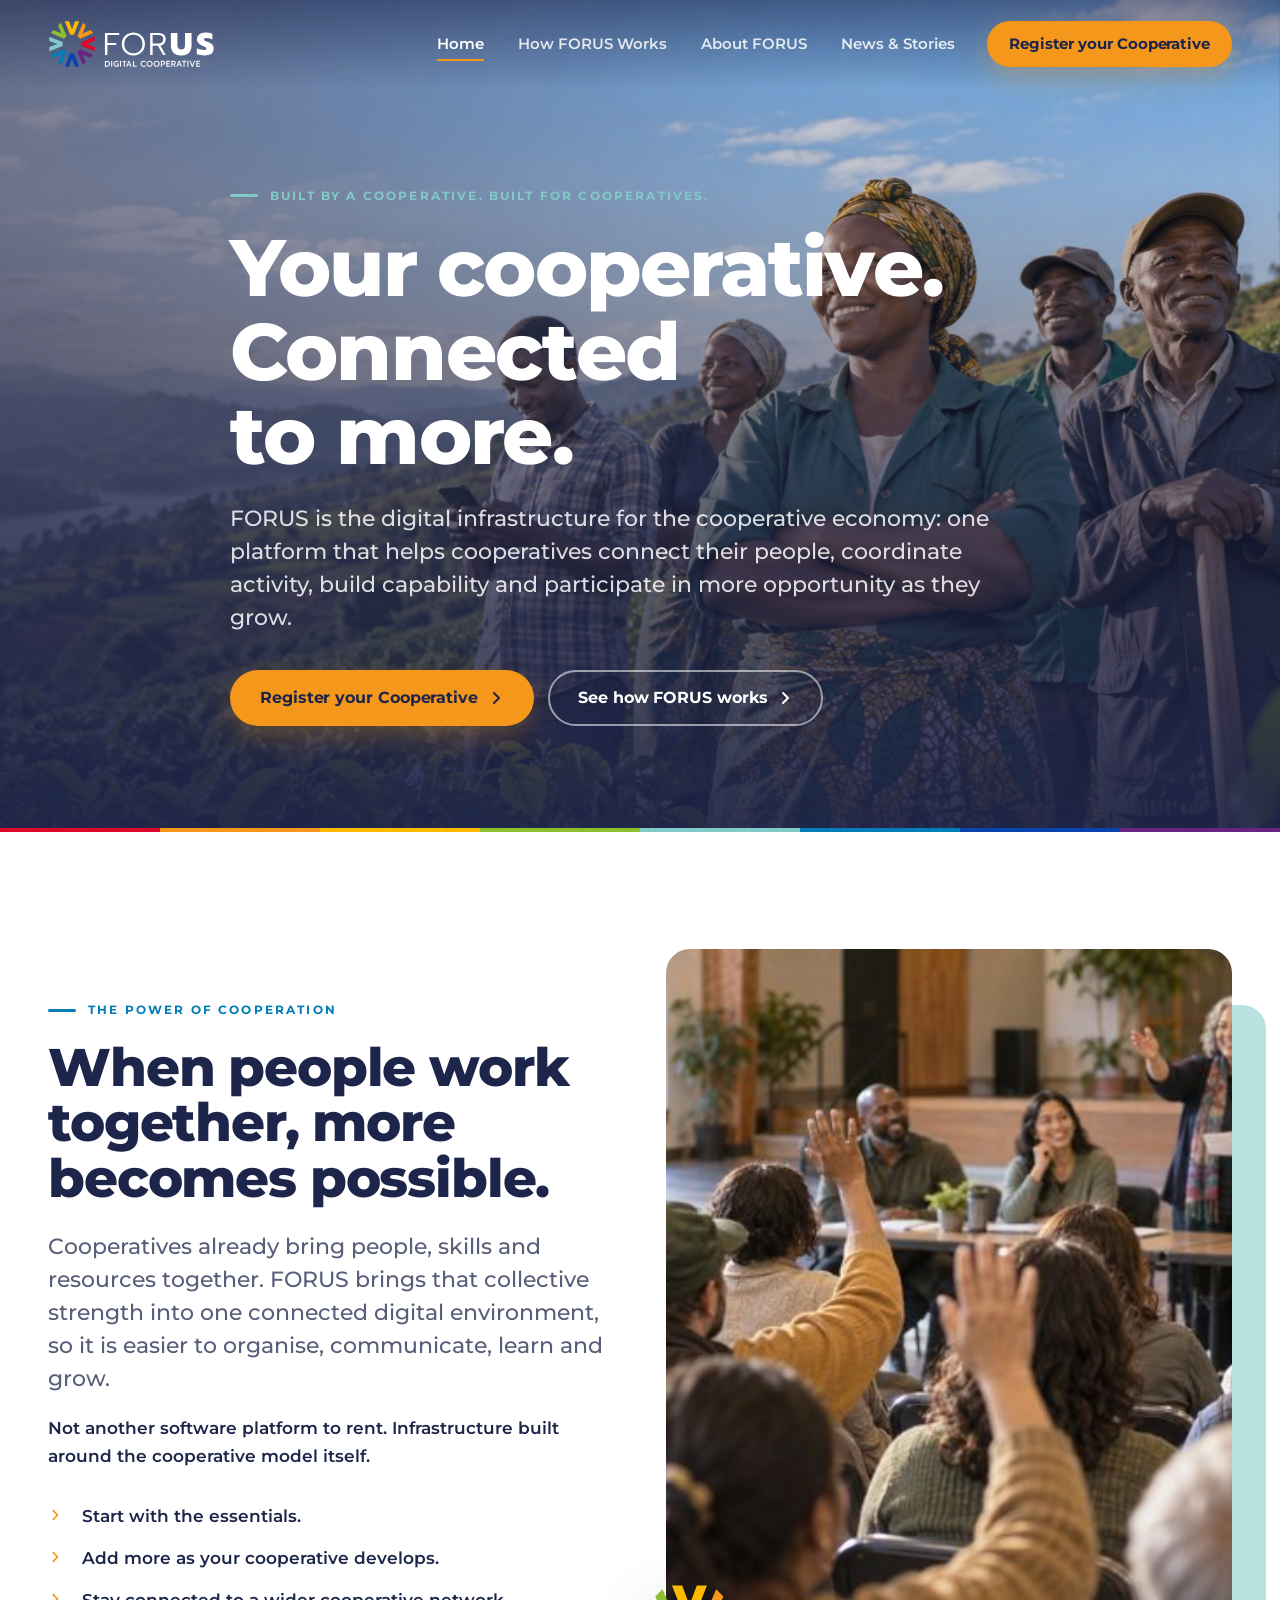
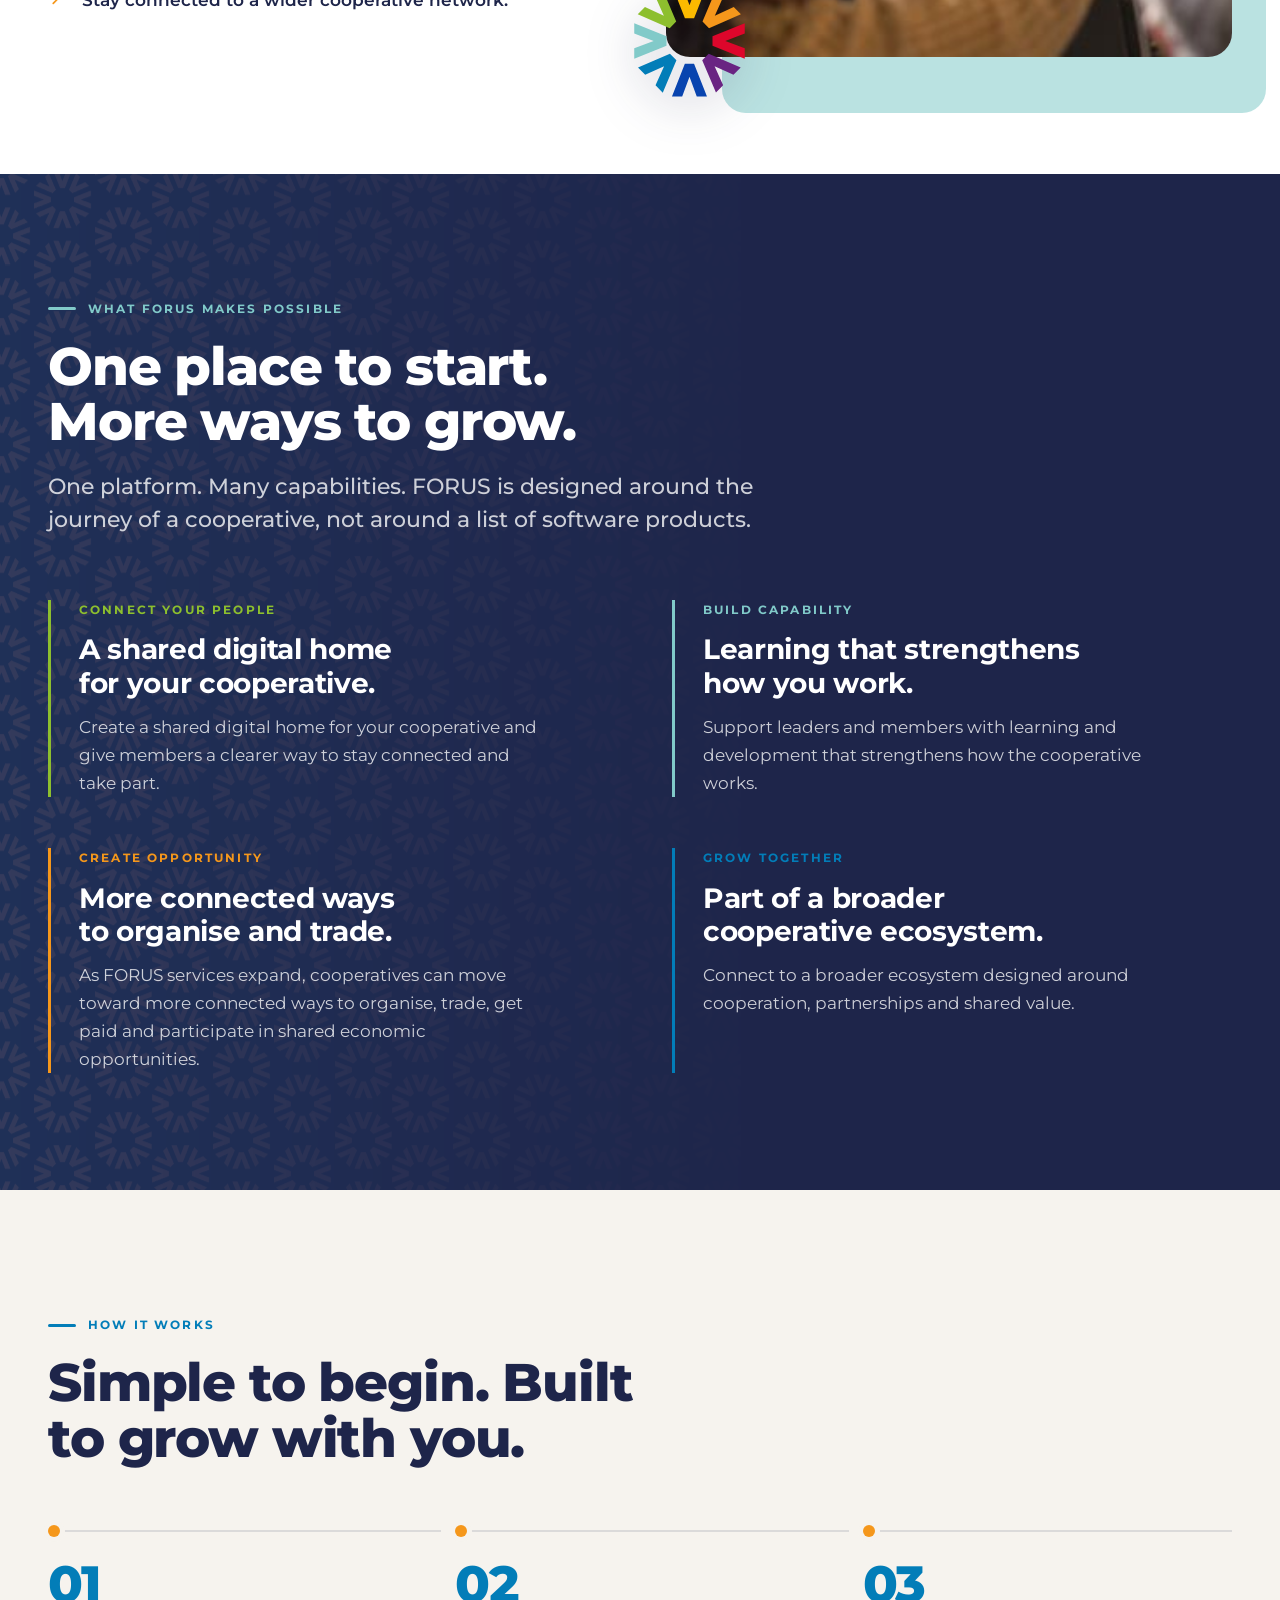
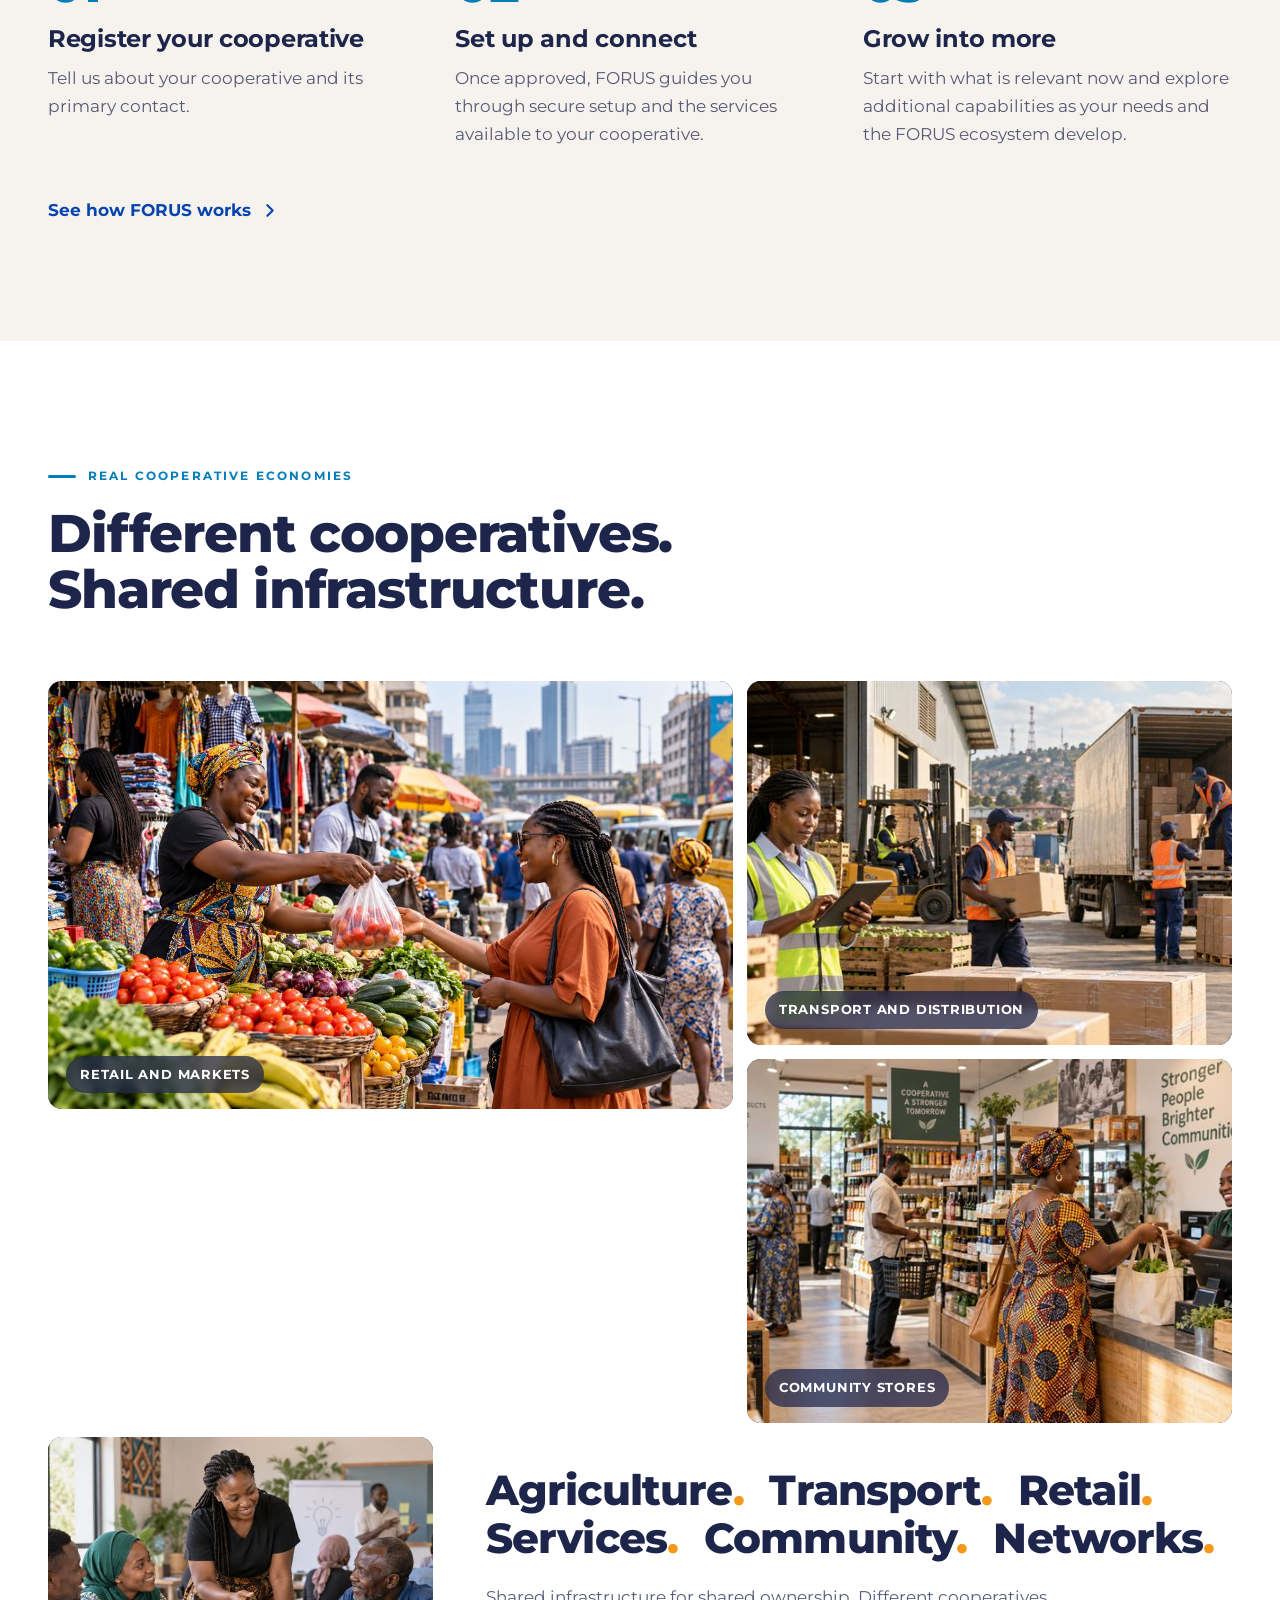
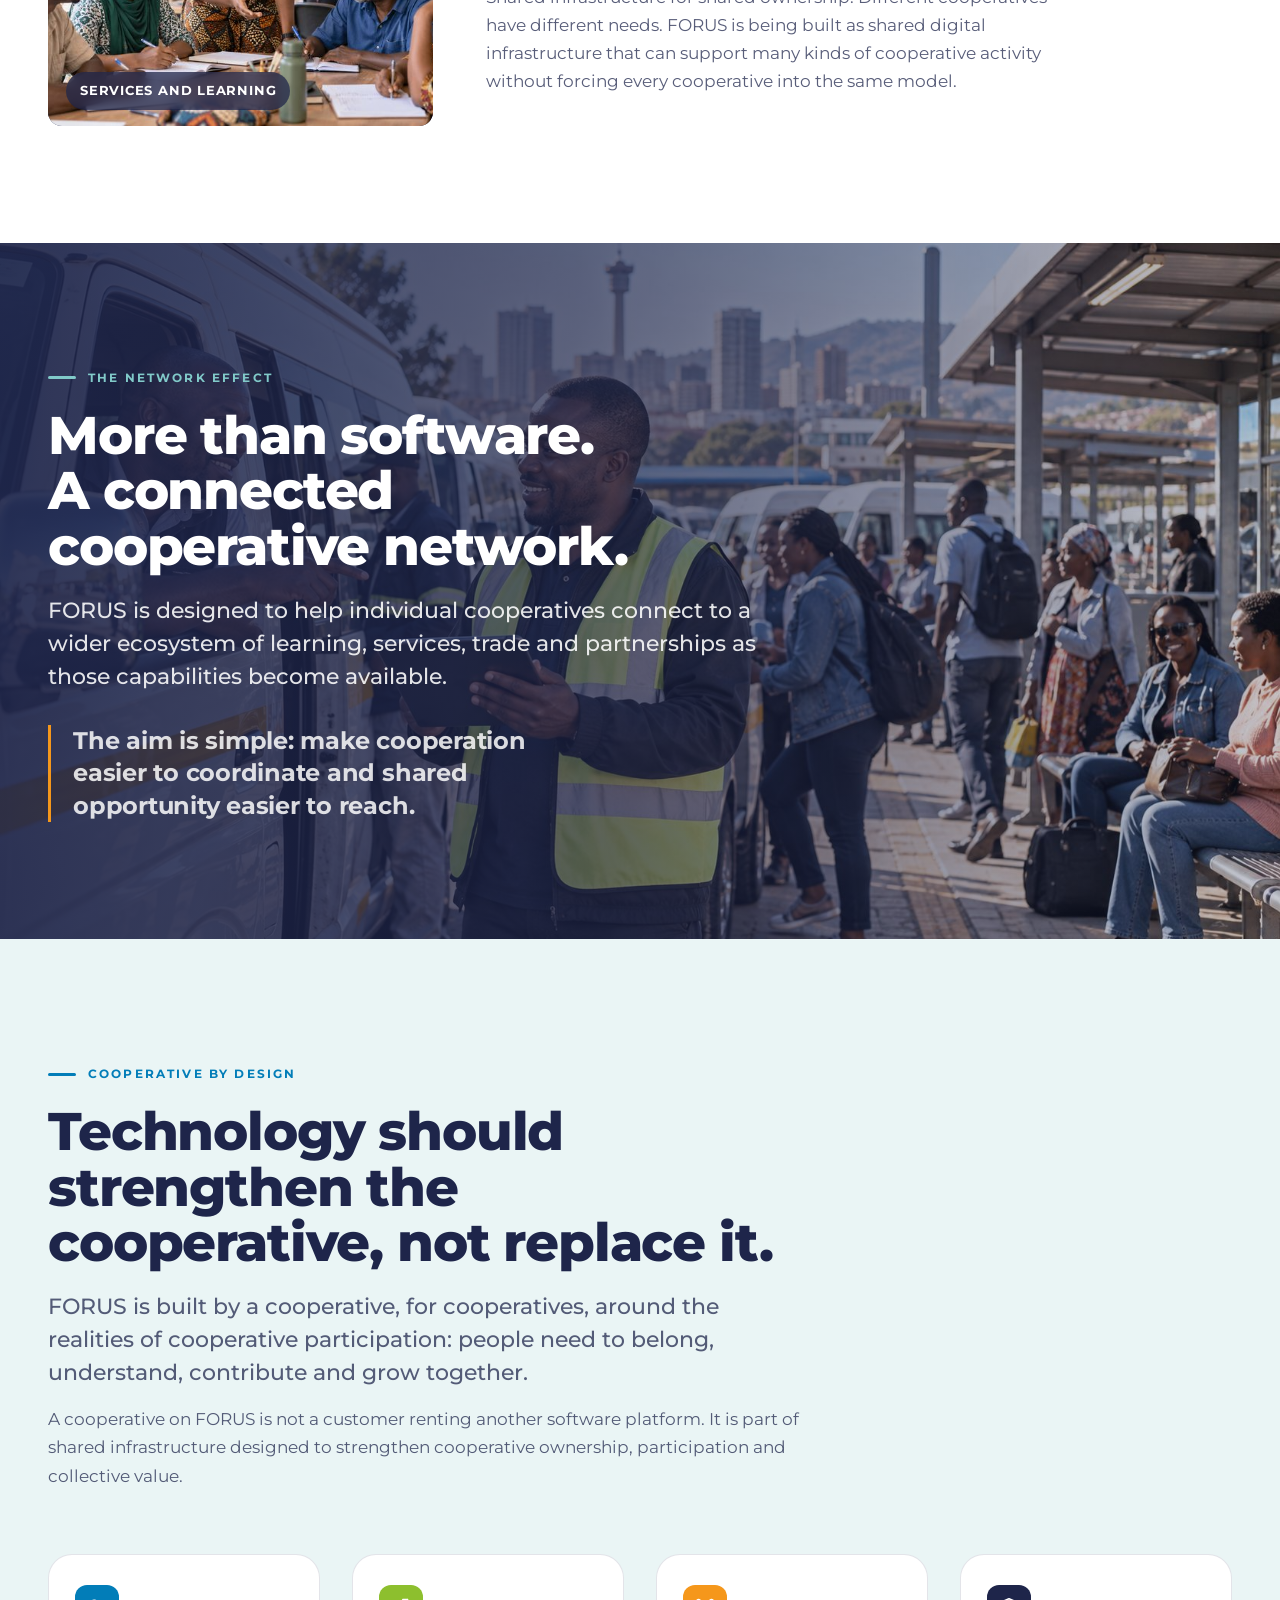
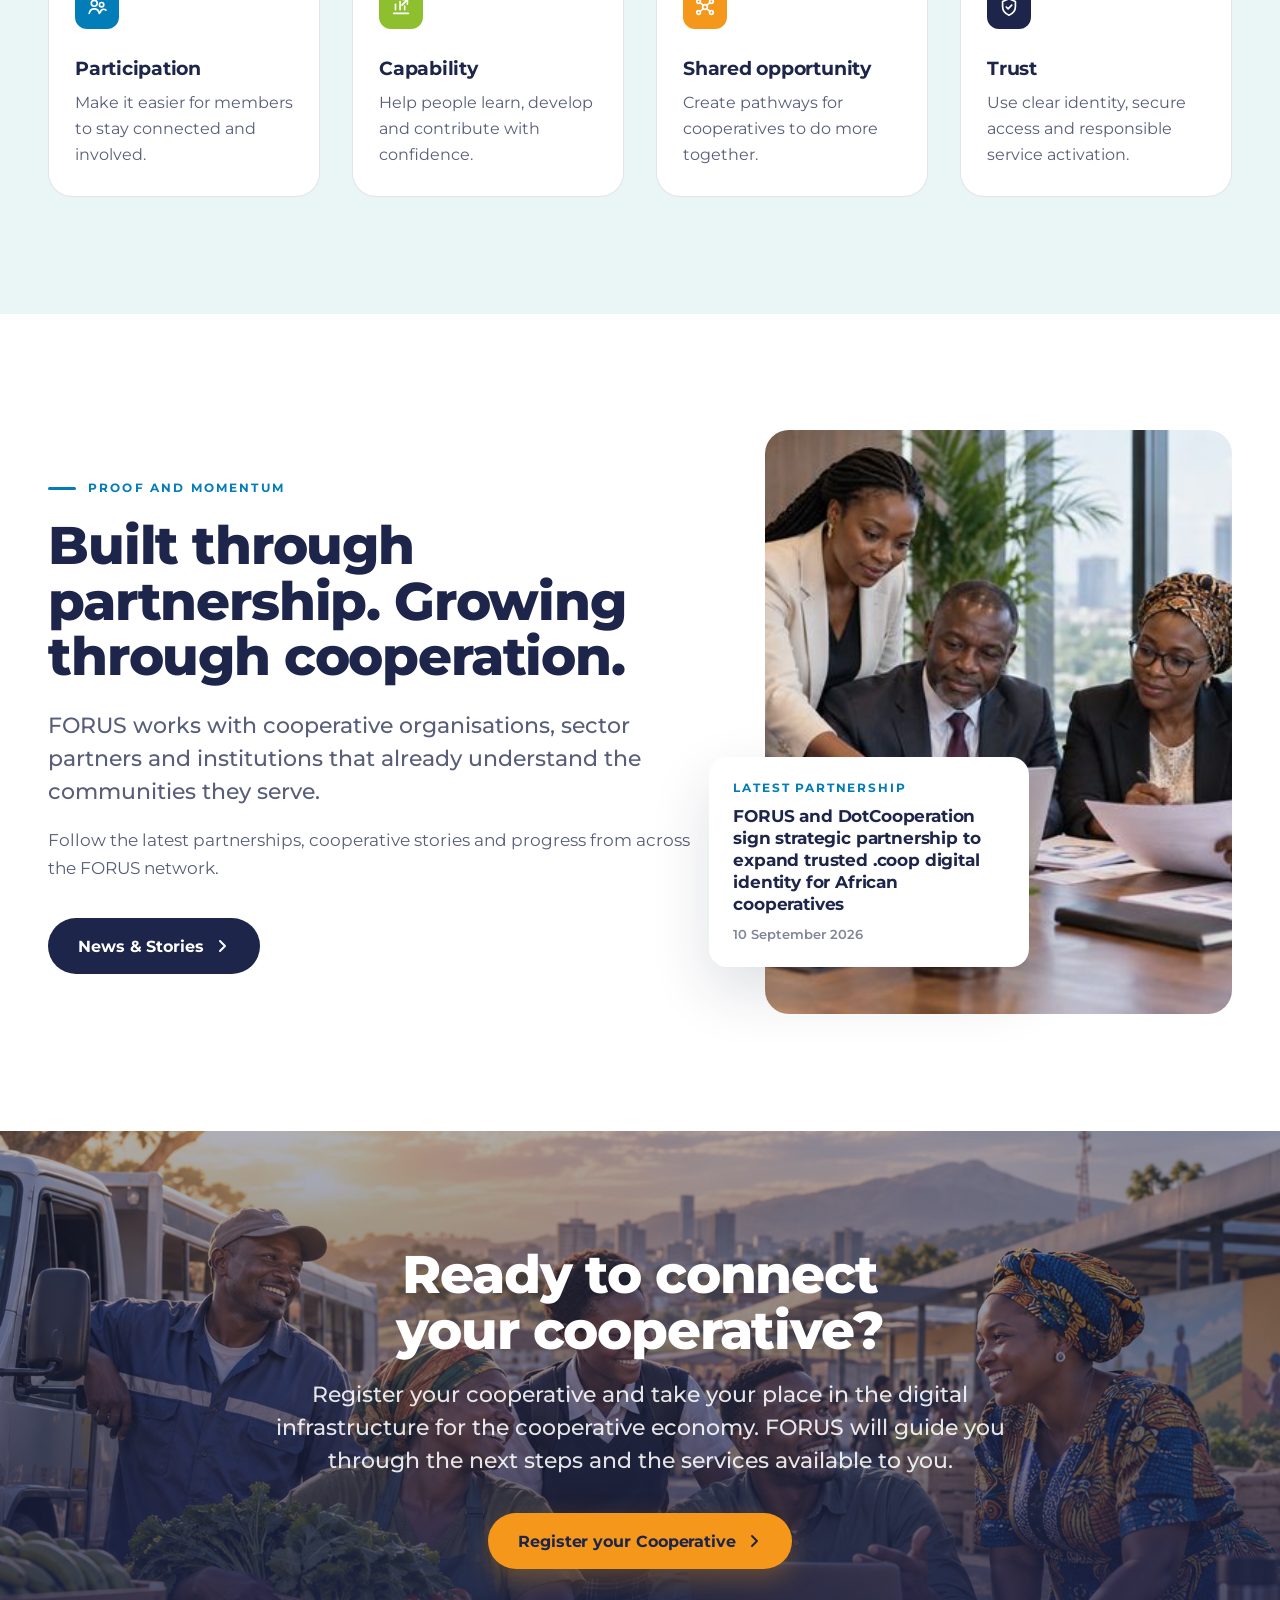
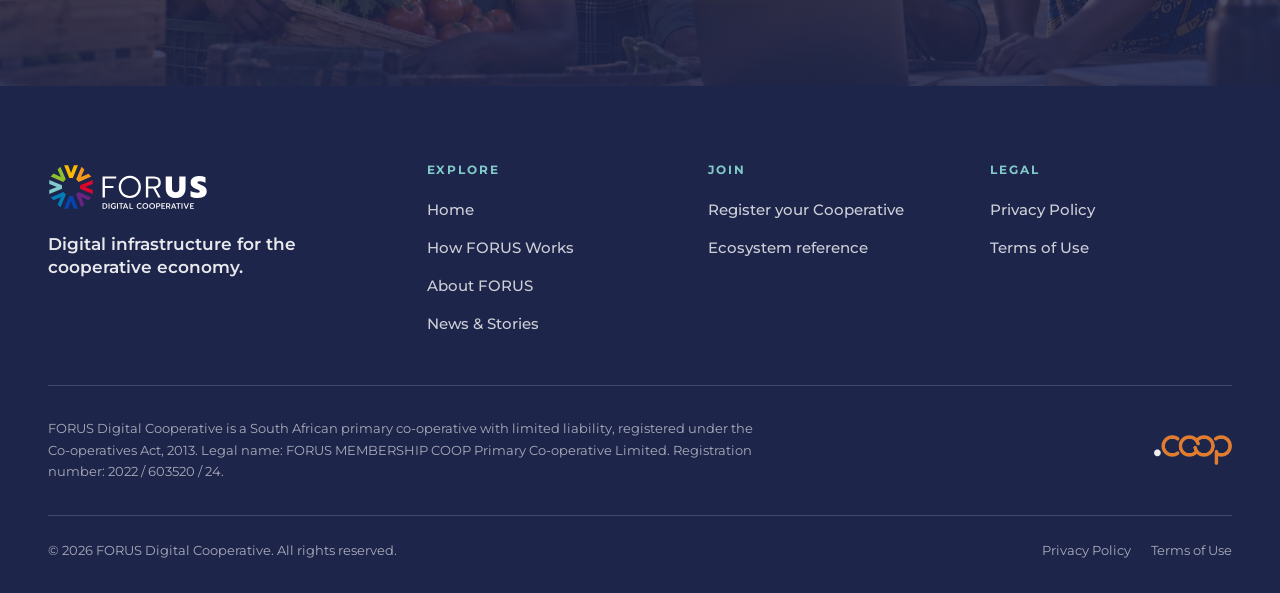
==== index.html @ 2038df40 "FORUS public website, review build 12 September 2026 Co-Authored-By: Claude Fable 5.1 <noreply@anthr" ====
<!DOCTYPE html>
<html lang="en">
<head>
<meta charset="utf-8">
<meta name="viewport" content="width=device-width, initial-scale=1">
<title>FORUS | A Connected Digital Home for Cooperatives</title>
<meta name="description" content="FORUS is the digital infrastructure for the cooperative economy: one platform that helps cooperatives connect their people, coordinate activity, build capability and participate in more opportunity.">
<meta property="og:title" content="FORUS | A Connected Digital Home for Cooperatives">
<meta property="og:description" content="FORUS is the digital infrastructure for the cooperative economy: one platform that helps cooperatives connect their people, coordinate activity, build capability and participate in more opportunity.">
<meta property="og:type" content="website">
<meta property="og:image" content="assets/img/agriculture-1200.jpg">
<meta name="theme-color" content="#1E254A">
<link rel="icon" href="favicon.svg" type="image/svg+xml">
<link rel="preconnect" href="https://fonts.googleapis.com">
<link rel="preconnect" href="https://fonts.gstatic.com" crossorigin>
<link rel="stylesheet" href="https://fonts.googleapis.com/css2?family=Montserrat:wght@400;500;600;700;800&display=swap">
<link rel="stylesheet" href="assets/css/site.css">
<script src="assets/js/site.js" defer></script>
</head>
<body>
<a class="skip-link" href="#main">Skip to content</a>
<header class="site-header" data-header>
  <div class="container header-inner">
    <a class="logo" href="index.html" aria-label="FORUS Digital Cooperative home"><img src="assets/brand/forus-digital-cooperative-horizontal-reversed.svg" alt="FORUS Digital Cooperative" width="173" height="52"></a>
    <nav class="nav" id="nav" aria-label="Primary">
      <a href="index.html" aria-current="page">Home</a><a href="how-forus-works.html">How FORUS Works</a><a href="about.html">About FORUS</a><a href="stories.html">News &amp; Stories</a>
      <a class="btn btn-primary btn-sm" href="register.html">Register your Cooperative</a>
    </nav>
    <button class="nav-toggle" type="button" aria-expanded="false" aria-controls="nav" aria-label="Open menu"><span></span></button>
  </div>
</header>
<main id="main">

<section class="hero" aria-labelledby="home-h1">
  <div class="hero-media"><img src="assets/img/agriculture-1200.jpg" srcset="assets/img/agriculture-720.jpg 720w, assets/img/agriculture-1200.jpg 1200w, assets/img/agriculture-1672.jpg 1672w" sizes="100vw" width="1672" height="941" alt="Members of an agricultural cooperative standing among crops on a hillside, one checking a phone" style="--focus:64% 42%" fetchpriority="high" decoding="async"></div>
  <div class="hero-scrim" aria-hidden="true"></div>
  <div class="container hero-content">
    <p class="eyebrow">Built by a cooperative. Built for cooperatives.</p>
    <h1 id="home-h1">Your cooperative. Connected to more.</h1>
    <p class="lead">FORUS is the digital infrastructure for the cooperative economy: one platform that helps cooperatives connect their people, coordinate activity, build capability and participate in more opportunity as they grow.</p>
    <div class="cta-row"><a class="btn btn-primary" href="register.html">Register your Cooperative<svg class="chev" viewBox="0 0 16 16" aria-hidden="true"><path d="M6 3l5 5-5 5" fill="none" stroke="currentColor" stroke-width="2" stroke-linecap="round" stroke-linejoin="round"/></svg></a><a class="btn btn-ghost" href="how-forus-works.html">See how FORUS works<svg class="chev" viewBox="0 0 16 16" aria-hidden="true"><path d="M6 3l5 5-5 5" fill="none" stroke="currentColor" stroke-width="2" stroke-linecap="round" stroke-linejoin="round"/></svg></a></div>
  </div>
</section>
<div class="spectrum" aria-hidden="true"></div>

<section class="section" aria-labelledby="idea-h2">
  <div class="container split">
    <div class="col-6 reveal">
      <p class="eyebrow">The power of cooperation</p>
      <h2 id="idea-h2">When people work together, more becomes possible.</h2>
      <div class="body-copy" style="margin-top:24px">
        <p class="lead">Cooperatives already bring people, skills and resources together. FORUS brings that collective strength into one connected digital environment, so it is easier to organise, communicate, learn and grow.</p>
        <p style="font-weight:600;color:var(--night-blue)">Not another software platform to rent. Infrastructure built around the cooperative model itself.</p>
      </div>
      <ul class="stack-list">
        <li><svg class="chev" viewBox="0 0 16 16" aria-hidden="true"><path d="M6 3l5 5-5 5" fill="none" stroke="currentColor" stroke-width="2" stroke-linecap="round" stroke-linejoin="round"/></svg><span>Start with the essentials.</span></li>
        <li><svg class="chev" viewBox="0 0 16 16" aria-hidden="true"><path d="M6 3l5 5-5 5" fill="none" stroke="currentColor" stroke-width="2" stroke-linecap="round" stroke-linejoin="round"/></svg><span>Add more as your cooperative develops.</span></li>
        <li><svg class="chev" viewBox="0 0 16 16" aria-hidden="true"><path d="M6 3l5 5-5 5" fill="none" stroke="currentColor" stroke-width="2" stroke-linecap="round" stroke-linejoin="round"/></svg><span>Stay connected to a wider cooperative network.</span></li>
      </ul>
    </div>
    <div class="col-6 reveal" data-delay="1">
      <div class="figure figure-tall figure-offset"><img src="assets/img/participation-1200.jpg" srcset="assets/img/participation-720.jpg 720w, assets/img/participation-1200.jpg 1200w, assets/img/participation-1672.jpg 1672w" sizes="(max-width: 900px) 100vw, 50vw" width="1672" height="941" alt="Cooperative members raising their hands during a meeting in a community hall" style="--focus:52% 42%" loading="lazy" decoding="async"><img class="figure-mark" src="assets/brand/forus-mark.svg" alt="" width="120" height="120" aria-hidden="true"></div>
    </div>
  </div>
</section>

<section class="section bg-night pattern" aria-labelledby="possible-h2">
  <div class="container">
    <div class="section-head reveal">
      <p class="eyebrow on-dark">What FORUS makes possible</p>
      <h2 id="possible-h2">One place to start. More ways to grow.</h2>
      <p class="lead">One platform. Many capabilities. FORUS is designed around the journey of a cooperative, not around a list of software products.</p>
    </div>
    <ul class="outcomes">
      <li class="outcome reveal" style="--accent:var(--green)"><small>Connect your people</small><h3>A shared digital home for your cooperative.</h3><p>Create a shared digital home for your cooperative and give members a clearer way to stay connected and take part.</p></li>
      <li class="outcome reveal" data-delay="1" style="--accent:var(--light-blue)"><small>Build capability</small><h3>Learning that strengthens how you work.</h3><p>Support leaders and members with learning and development that strengthens how the cooperative works.</p></li>
      <li class="outcome reveal" data-delay="2" style="--accent:var(--orange)"><small>Create opportunity</small><h3>More connected ways to organise and trade.</h3><p>As FORUS services expand, cooperatives can move toward more connected ways to organise, trade, get paid and participate in shared economic opportunities.</p></li>
      <li class="outcome reveal" data-delay="3" style="--accent:var(--medium-blue)"><small>Grow together</small><h3>Part of a broader cooperative ecosystem.</h3><p>Connect to a broader ecosystem designed around cooperation, partnerships and shared value.</p></li>
    </ul>
  </div>
</section>

<section class="section bg-sand" aria-labelledby="how-h2">
  <div class="container">
    <div class="section-head reveal">
      <p class="eyebrow">How it works</p>
      <h2 id="how-h2">Simple to begin. Built to grow with you.</h2>
    </div>
    <ol class="steps">
      <li class="step reveal"><span class="num">01</span><h3>Register your cooperative</h3><p>Tell us about your cooperative and its primary contact.</p></li>
      <li class="step reveal" data-delay="1"><span class="num">02</span><h3>Set up and connect</h3><p>Once approved, FORUS guides you through secure setup and the services available to your cooperative.</p></li>
      <li class="step reveal" data-delay="2"><span class="num">03</span><h3>Grow into more</h3><p>Start with what is relevant now and explore additional capabilities as your needs and the FORUS ecosystem develop.</p></li>
    </ol>
    <div class="cta-row reveal" style="margin-top:48px"><a class="link-more" href="how-forus-works.html">See how FORUS works<svg class="chev" viewBox="0 0 16 16" aria-hidden="true"><path d="M6 3l5 5-5 5" fill="none" stroke="currentColor" stroke-width="2" stroke-linecap="round" stroke-linejoin="round"/></svg></a></div>
  </div>
</section>

<section class="section" aria-labelledby="sectors-h2">
  <div class="container">
    <div class="section-head reveal">
      <p class="eyebrow">Real cooperative economies</p>
      <h2 id="sectors-h2">Different cooperatives. Shared infrastructure.</h2>
    </div>
    <div class="mosaic">
      <figure class="m1 reveal"><img src="assets/img/market-1200.jpg" srcset="assets/img/market-720.jpg 720w, assets/img/market-1200.jpg 1200w, assets/img/market-1672.jpg 1672w" sizes="(max-width: 900px) 100vw, 58vw" width="1672" height="941" alt="A market vendor handing fresh produce to a customer on a busy city street" style="--focus:45% 50%" loading="lazy" decoding="async"><figcaption>Retail and markets</figcaption></figure>
      <figure class="m2 reveal" data-delay="1"><img src="assets/img/logistics-1200.jpg" srcset="assets/img/logistics-720.jpg 720w, assets/img/logistics-1200.jpg 1200w, assets/img/logistics-1672.jpg 1672w" sizes="(max-width: 900px) 50vw, 42vw" width="1672" height="941" alt="Warehouse workers loading boxes onto a truck while a colleague checks a tablet" style="--focus:35% 50%" loading="lazy" decoding="async"><figcaption>Transport and distribution</figcaption></figure>
      <figure class="m3 reveal" data-delay="2"><img src="assets/img/retail-1200.jpg" srcset="assets/img/retail-720.jpg 720w, assets/img/retail-1200.jpg 1200w, assets/img/retail-1672.jpg 1672w" sizes="(max-width: 900px) 50vw, 42vw" width="1672" height="941" alt="A customer being served at the counter of a cooperative retail store" style="--focus:55% 50%" loading="lazy" decoding="async"><figcaption>Community stores</figcaption></figure>
      <figure class="m4 reveal" data-delay="1"><img src="assets/img/academy-1200.jpg" srcset="assets/img/academy-720.jpg 720w, assets/img/academy-1200.jpg 1200w, assets/img/academy-1672.jpg 1672w" sizes="(max-width: 900px) 100vw, 33vw" width="1672" height="941" alt="A facilitator leading a small training session around a table" style="--focus:40% 45%" loading="lazy" decoding="async"><figcaption>Services and learning</figcaption></figure>
      <div class="m-text reveal" data-delay="2">
        <div>
          <p class="word-list"><span>Agriculture</span> <span>Transport</span> <span>Retail</span> <span>Services</span> <span>Community</span> <span>Networks</span></p>
          <p class="body-copy" style="margin-top:20px;max-width:52ch">Shared infrastructure for shared ownership. Different cooperatives have different needs. FORUS is being built as shared digital infrastructure that can support many kinds of cooperative activity without forcing every cooperative into the same model.</p>
        </div>
      </div>
    </div>
  </div>
</section>

<section class="bleed section" aria-labelledby="network-h2">
  <div class="bleed-media"><img src="assets/img/transport-1200.jpg" srcset="assets/img/transport-720.jpg 720w, assets/img/transport-1200.jpg 1200w, assets/img/transport-1672.jpg 1672w" sizes="100vw" width="1672" height="941" alt="A minibus taxi operator and colleague reviewing a tablet at a busy taxi rank" style="--focus:38% 50%" loading="lazy" decoding="async"></div>
  <div class="bleed-scrim" aria-hidden="true"></div>
  <div class="container">
    <div class="section-head reveal">
      <p class="eyebrow on-dark">The network effect</p>
      <h2 id="network-h2">More than software. A connected cooperative network.</h2>
      <p class="lead">FORUS is designed to help individual cooperatives connect to a wider ecosystem of learning, services, trade and partnerships as those capabilities become available.</p>
      <p class="pull">The aim is simple: make cooperation easier to coordinate and shared opportunity easier to reach.</p>
    </div>
  </div>
</section>

<section class="section bg-mist" aria-labelledby="design-h2">
  <div class="container">
    <div class="section-head reveal">
      <p class="eyebrow">Cooperative by design</p>
      <h2 id="design-h2">Technology should strengthen the cooperative, not replace it.</h2>
      <p class="lead">FORUS is built by a cooperative, for cooperatives, around the realities of cooperative participation: people need to belong, understand, contribute and grow together.</p>
      <p class="body-copy" style="margin-top:16px">A cooperative on FORUS is not a customer renting another software platform. It is part of shared infrastructure designed to strengthen cooperative ownership, participation and collective value.</p>
    </div>
    <ul class="principles">
      <li class="principle reveal"><div class="principle-glyph" style="--accent:var(--medium-blue)"><svg viewBox="0 0 24 24" fill="none" stroke="currentColor" stroke-width="1.8" stroke-linecap="round" stroke-linejoin="round" aria-hidden="true"><circle cx="9" cy="8" r="3.2"/><circle cx="17" cy="9.5" r="2.4"/><path d="M3.5 19c.6-3.3 2.8-5 5.5-5s4.9 1.7 5.5 5"/><path d="M15.5 18c.4-2.2 1.9-3.5 3.8-3.5 1 0 1.8.3 2.4.9"/></svg></div><h3>Participation</h3><p>Make it easier for members to stay connected and involved.</p></li>
      <li class="principle reveal"><div class="principle-glyph" style="--accent:var(--green)"><svg viewBox="0 0 24 24" fill="none" stroke="currentColor" stroke-width="1.8" stroke-linecap="round" stroke-linejoin="round" aria-hidden="true"><path d="M4 19h16"/><path d="M6 15V9"/><path d="M11 15V6"/><path d="M16 15v-4"/><path d="M14 4h5v5"/><path d="M19 4l-6 6"/></svg></div><h3>Capability</h3><p>Help people learn, develop and contribute with confidence.</p></li>
      <li class="principle reveal"><div class="principle-glyph" style="--accent:var(--orange)"><svg viewBox="0 0 24 24" fill="none" stroke="currentColor" stroke-width="1.8" stroke-linecap="round" stroke-linejoin="round" aria-hidden="true"><circle cx="12" cy="12" r="2.6"/><circle cx="5" cy="6" r="2"/><circle cx="19" cy="6" r="2"/><circle cx="5" cy="18" r="2"/><circle cx="19" cy="18" r="2"/><path d="M6.6 7.3l3.6 3M17.4 7.3l-3.6 3M6.6 16.7l3.6-3M17.4 16.7l-3.6-3"/></svg></div><h3>Shared opportunity</h3><p>Create pathways for cooperatives to do more together.</p></li>
      <li class="principle reveal"><div class="principle-glyph" style="--accent:var(--night-blue)"><svg viewBox="0 0 24 24" fill="none" stroke="currentColor" stroke-width="1.8" stroke-linecap="round" stroke-linejoin="round" aria-hidden="true"><path d="M12 3l7 3v5.5c0 4.4-3 7.8-7 9.5-4-1.7-7-5.1-7-9.5V6z"/><path d="M9 12l2 2 4-4"/></svg></div><h3>Trust</h3><p>Use clear identity, secure access and responsible service activation.</p></li>
    </ul>
  </div>
</section>

<section class="section" aria-labelledby="proof-h2">
  <div class="container proof">
    <div class="reveal">
      <p class="eyebrow">Proof and momentum</p>
      <h2 id="proof-h2">Built through partnership. Growing through cooperation.</h2>
      <div class="body-copy" style="margin-top:24px">
        <p class="lead">FORUS works with cooperative organisations, sector partners and institutions that already understand the communities they serve.</p>
        <p>Follow the latest partnerships, cooperative stories and progress from across the FORUS network.</p>
      </div>
      <div class="cta-row"><a class="btn btn-dark" href="stories.html">News &amp; Stories<svg class="chev" viewBox="0 0 16 16" aria-hidden="true"><path d="M6 3l5 5-5 5" fill="none" stroke="currentColor" stroke-width="2" stroke-linecap="round" stroke-linejoin="round"/></svg></a></div>
    </div>
    <div class="proof-media reveal" data-delay="1">
      <img src="assets/img/leadership-1200.jpg" srcset="assets/img/leadership-720.jpg 720w, assets/img/leadership-1200.jpg 1200w, assets/img/leadership-1672.jpg 1672w" sizes="(max-width: 900px) 100vw, 40vw" width="1672" height="941" alt="Cooperative leaders reviewing documents together around a boardroom table" style="--focus:50% 45%" loading="lazy" decoding="async">
      <a class="proof-card" href="story-template.html" style="text-decoration:none">
        <small>Latest partnership</small>
        <b>FORUS and DotCooperation sign strategic partnership to expand trusted .coop digital identity for African cooperatives</b>
        <time datetime="2026-09-10">10 September 2026</time>
      </a>
    </div>
  </div>
</section>

<section class="bleed bleed-center section" aria-labelledby="cta-h2">
  <div class="bleed-media"><img src="assets/img/community-1200.jpg" srcset="assets/img/community-720.jpg 720w, assets/img/community-1200.jpg 1200w, assets/img/community-1672.jpg 1672w" sizes="100vw" width="1672" height="941" alt="A cooperative team gathered around a laptop and crates of produce in late afternoon light" style="--focus:55% 45%" loading="lazy" decoding="async"></div>
  <div class="bleed-scrim center" aria-hidden="true"></div>
  <div class="container">
    <div class="section-head reveal">
      <h2 id="cta-h2">Ready to connect your cooperative?</h2>
      <p class="lead">Register your cooperative and take your place in the digital infrastructure for the cooperative economy. FORUS will guide you through the next steps and the services available to you.</p>
      <div class="cta-row"><a class="btn btn-primary" href="register.html">Register your Cooperative<svg class="chev" viewBox="0 0 16 16" aria-hidden="true"><path d="M6 3l5 5-5 5" fill="none" stroke="currentColor" stroke-width="2" stroke-linecap="round" stroke-linejoin="round"/></svg></a></div>
    </div>
  </div>
</section>
</main>
<footer class="site-footer">
  <div class="container">
    <div class="footer-top">
      <div class="footer-brand">
        <img src="assets/brand/forus-digital-cooperative-horizontal-reversed.svg" alt="FORUS Digital Cooperative" width="160" height="48">
        <p>Digital infrastructure for the cooperative economy.</p>
      </div>
      <div class="footer-col">
        <h3>Explore</h3>
        <ul>
          <li><a href="index.html">Home</a></li>
          <li><a href="how-forus-works.html">How FORUS Works</a></li>
          <li><a href="about.html">About FORUS</a></li>
          <li><a href="stories.html">News &amp; Stories</a></li>
        </ul>
      </div>
      <div class="footer-col">
        <h3>Join</h3>
        <ul>
          <li><a href="register.html">Register your Cooperative</a></li>
          <li><a href="ecosystem.html">Ecosystem reference</a></li>
        </ul>
      </div>
      <div class="footer-col">
        <h3>Legal</h3>
        <ul>
          <li><a href="privacy.html">Privacy Policy</a></li>
          <li><a href="terms.html">Terms of Use</a></li>
        </ul>
      </div>
    </div>
    <div class="footer-mid">
      <p class="footer-legal">FORUS Digital Cooperative is a South African primary co-operative with limited liability, registered under the Co-operatives Act, 2013. Legal name: FORUS MEMBERSHIP COOP Primary Co-operative Limited. Registration number: 2022 / 603520 / 24.</p>
      <div class="footer-partners" aria-label="Cooperative partners">
        <a href="https://identity.coop" target="_blank" rel="noreferrer" aria-label=".coop domain"><img class="partner-coop" src="assets/brand/dotcoop-mark-reversed.png" alt=".coop" width="78" height="30"></a>
      </div>
    </div>
    <div class="footer-bottom">
      <p>© 2026 FORUS Digital Cooperative. All rights reserved.</p>
      <nav aria-label="Legal"><a href="privacy.html">Privacy Policy</a><a href="terms.html">Terms of Use</a></nav>
    </div>
  </div>
</footer>
</body>
</html>
---- assets/css/site.css ----
/* ==========================================================================
   FORUS public website · site.css
   Greenfield build · September 2026
   Tokens, base, layout, components, sections, responsive.
   ========================================================================== */

:root {
  /* Brand palette (FORUS design system V1.2) */
  --night-blue: #1E254A;
  --deep-blue: #0844AF;
  --medium-blue: #027DB8;
  --light-blue: #81CAC9;
  --orange: #F5971B;
  --green: #8DBF2E;
  --yellow: #FBBA00;
  --red: #DD062B;
  --purple: #692482;
  --light-grey: #EEEEEE;
  --dark-grey: #858585;
  --white: #FFFFFF;

  /* Tints and neutrals */
  --sand: #F6F3EE;
  --mist: #EAF5F5;
  --ink: var(--night-blue);
  --ink-soft: rgba(30, 37, 74, .74);
  --ink-mute: rgba(30, 37, 74, .56);
  --line: rgba(30, 37, 74, .12);
  --line-on-dark: rgba(255, 255, 255, .16);
  --text-on-dark: rgba(255, 255, 255, .78);

  /* Type */
  --font: 'Montserrat', 'Segoe UI', system-ui, -apple-system, sans-serif;
  --fs-body: clamp(1rem, .96rem + .2vw, 1.0625rem);
  --fs-lead: clamp(1.125rem, 1.05rem + .45vw, 1.375rem);
  --fs-h1: clamp(2.5rem, 1.6rem + 4.6vw, 5rem);
  --fs-h1-inner: clamp(2.25rem, 1.4rem + 3.6vw, 4.25rem);
  --fs-h2: clamp(1.9rem, 1.3rem + 2.6vw, 3.3rem);
  --fs-h3: clamp(1.25rem, 1.1rem + .6vw, 1.5rem);
  --fs-eyebrow: .75rem;

  /* Layout, 8px mini-unit */
  --container: 1200px;
  --gutter: clamp(20px, 4vw, 48px);
  --section: clamp(80px, 6vw + 40px, 136px);
  --radius: 24px;
  --radius-sm: 14px;
  --shadow: 0 24px 60px rgba(30, 37, 74, .14);
  --ease: cubic-bezier(.2, .7, .2, 1);
  --header-h: 88px;
}

/* --------------------------------------------------------------------------
   Base
   -------------------------------------------------------------------------- */
*, *::before, *::after { box-sizing: border-box; }
html { scroll-behavior: smooth; -webkit-text-size-adjust: 100%; }
@media (prefers-reduced-motion: reduce) { html { scroll-behavior: auto; } }
body {
  margin: 0;
  font-family: var(--font);
  font-size: var(--fs-body);
  line-height: 1.65;
  color: var(--ink);
  background: var(--white);
  -webkit-font-smoothing: antialiased;
  overflow-x: hidden;
}
img, svg, video { display: block; max-width: 100%; }
img { height: auto; }
a { color: var(--deep-blue); text-decoration-thickness: 1px; text-underline-offset: .18em; }
h1, h2, h3, h4 { margin: 0; font-weight: 800; line-height: 1.05; letter-spacing: -.022em; text-wrap: balance; }
h1 { font-size: var(--fs-h1); }
h2 { font-size: var(--fs-h2); }
h3 { font-size: var(--fs-h3); font-weight: 700; letter-spacing: -.012em; line-height: 1.2; }
p { margin: 0; }
p + p { margin-top: 1em; }
ul, ol { margin: 0; padding: 0; list-style: none; }
button { font: inherit; color: inherit; }
:focus-visible { outline: 3px solid var(--orange); outline-offset: 3px; border-radius: 4px; }
.visually-hidden { position: absolute !important; width: 1px; height: 1px; overflow: hidden; clip: rect(0 0 0 0); white-space: nowrap; }
::selection { background: var(--light-blue); color: var(--night-blue); }

.container { width: min(100% - 2 * var(--gutter), var(--container)); margin-inline: auto; }
.container-wide { width: min(100% - 2 * var(--gutter), 1440px); margin-inline: auto; }
.measure { max-width: 62ch; }
.measure-narrow { max-width: 46ch; }

.eyebrow {
  display: inline-flex; align-items: center; gap: 12px;
  font-size: var(--fs-eyebrow); font-weight: 700; letter-spacing: .18em; text-transform: uppercase;
  color: var(--medium-blue); margin-bottom: 20px;
}
.eyebrow::before { content: ""; width: 28px; height: 3px; border-radius: 2px; background: currentColor; }
.eyebrow.on-dark { color: var(--light-blue); }
.eyebrow.orange { color: var(--orange); }
.eyebrow.plain::before { display: none; }

.lead { font-size: var(--fs-lead); line-height: 1.5; color: var(--ink-soft); font-weight: 500; }
.on-dark .lead, .lead.on-dark { color: var(--text-on-dark); }
.body-copy { color: var(--ink-soft); }
.body-copy p + p { margin-top: 1.1em; }

.skip-link {
  position: absolute; left: 16px; top: -60px; z-index: 100;
  background: var(--night-blue); color: var(--white); padding: 12px 18px; border-radius: 10px; font-weight: 700; text-decoration: none;
  transition: top .2s;
}
.skip-link:focus { top: 16px; }

/* --------------------------------------------------------------------------
   Buttons and links
   -------------------------------------------------------------------------- */
.btn {
  display: inline-flex; align-items: center; justify-content: center; gap: 10px;
  min-height: 56px; padding: 14px 28px; border-radius: 999px;
  font-weight: 700; font-size: 1rem; line-height: 1.2; text-decoration: none; letter-spacing: -.005em;
  border: 2px solid transparent; cursor: pointer; white-space: nowrap;
  transition: transform .25s var(--ease), background-color .25s, border-color .25s, color .25s, box-shadow .25s;
}
.btn:hover { transform: translateY(-2px); }
.btn:active { transform: translateY(0); }
.btn-primary { background: var(--orange); color: var(--night-blue); box-shadow: 0 10px 28px rgba(245, 151, 27, .3); }
.btn-primary:hover { background: #FFA733; box-shadow: 0 14px 32px rgba(245, 151, 27, .38); }
.btn-ghost { background: transparent; color: var(--white); border-color: rgba(255, 255, 255, .55); }
.btn-ghost:hover { border-color: var(--white); background: rgba(255, 255, 255, .08); }
.btn-dark { background: var(--night-blue); color: var(--white); }
.btn-dark:hover { background: #2A3266; }
.btn-outline { background: transparent; color: var(--night-blue); border-color: rgba(30, 37, 74, .35); }
.btn-outline:hover { border-color: var(--night-blue); }
.btn-sm { min-height: 46px; padding: 10px 20px; font-size: .9375rem; }
.btn .chev { transition: transform .25s var(--ease); }
.btn:hover .chev { transform: translateX(3px); }

.link-more {
  display: inline-flex; align-items: center; gap: 10px;
  font-weight: 700; color: var(--deep-blue); text-decoration: none;
}
.link-more .chev { transition: transform .25s var(--ease); }
.link-more:hover .chev { transform: translateX(4px); }
.link-more.on-dark { color: var(--light-blue); }
.link-more.on-dark:hover { color: var(--white); }
.chev { display: inline-block; width: 1em; height: 1em; flex: none; }

.cta-row { display: flex; flex-wrap: wrap; gap: 14px; align-items: center; margin-top: 36px; }

/* --------------------------------------------------------------------------
   Header
   -------------------------------------------------------------------------- */
.site-header {
  position: fixed; inset: 0 0 auto 0; z-index: 50;
  height: var(--header-h);
  background: transparent;
  transition: background-color .35s, box-shadow .35s, height .35s var(--ease);
}
.site-header::before {
  content: ""; position: absolute; inset: 0; pointer-events: none;
  background: linear-gradient(to bottom, rgba(30, 37, 74, .55), rgba(30, 37, 74, 0));
  opacity: 1; transition: opacity .35s;
}
.site-header.is-solid, .site-header.is-static { background: var(--night-blue); box-shadow: 0 8px 30px rgba(30, 37, 74, .18); }
.site-header.is-solid::before, .site-header.is-static::before { opacity: 0; }
.site-header.is-solid { height: 72px; }
.header-inner { position: relative; height: 100%; display: flex; align-items: center; justify-content: space-between; gap: 24px; }
.logo { display: inline-flex; flex: none; position: relative; z-index: 60; }
.logo img { height: 50px; width: auto; transition: height .35s var(--ease); }
.site-header.is-solid .logo img { height: 42px; }
.nav { display: flex; align-items: center; gap: 6px; }
.nav a:not(.btn) {
  display: inline-block; padding: 10px 14px; border-radius: 999px;
  color: rgba(255, 255, 255, .84); font-weight: 600; font-size: .9375rem; text-decoration: none;
  transition: background-color .2s, color .2s;
}
.nav a:not(.btn):hover { color: var(--white); background: rgba(255, 255, 255, .1); }
.nav a[aria-current="page"] { color: var(--white); position: relative; }
.nav a[aria-current="page"]::after { content: ""; position: absolute; left: 14px; right: 14px; bottom: 5px; height: 2px; border-radius: 2px; background: var(--orange); }
.nav .btn { margin-left: 12px; }
.nav-toggle {
  display: none; position: relative; z-index: 60; width: 48px; height: 48px; border: 0; border-radius: 12px; background: transparent; cursor: pointer;
}
.nav-toggle span, .nav-toggle span::before, .nav-toggle span::after {
  content: ""; position: absolute; left: 12px; width: 24px; height: 2px; border-radius: 2px; background: var(--white); transition: transform .3s var(--ease), opacity .2s, top .3s;
}
.nav-toggle span { top: 23px; }
.nav-toggle span::before { top: -8px; left: 0; }
.nav-toggle span::after { top: 8px; left: 0; }
.nav-toggle[aria-expanded="true"] span { background: transparent; }
.nav-toggle[aria-expanded="true"] span::before { top: 0; transform: rotate(45deg); }
.nav-toggle[aria-expanded="true"] span::after { top: 0; transform: rotate(-45deg); }

/* --------------------------------------------------------------------------
   Reveal on scroll (opt-in, reduced-motion safe)
   -------------------------------------------------------------------------- */
.reveal { opacity: 0; transform: translateY(28px); transition: opacity .8s var(--ease), transform .9s var(--ease); }
.reveal.is-in { opacity: 1; transform: none; }
.reveal[data-delay="1"] { transition-delay: .1s; }
.reveal[data-delay="2"] { transition-delay: .2s; }
.reveal[data-delay="3"] { transition-delay: .3s; }
.reveal[data-delay="4"] { transition-delay: .4s; }
@media (prefers-reduced-motion: reduce) {
  .reveal { opacity: 1; transform: none; transition: none; }
  .btn, .link-more .chev, .btn .chev { transition: none; }
}

/* --------------------------------------------------------------------------
   Hero
   -------------------------------------------------------------------------- */
.hero {
  position: relative; isolation: isolate; overflow: hidden;
  min-height: min(92vh, 900px); display: flex; align-items: flex-end;
  background: var(--night-blue); color: var(--white);
  padding: calc(var(--header-h) + 64px) 0 clamp(56px, 8vw, 104px);
}
.hero-media { position: absolute; inset: 0; z-index: -2; }
.hero-media img { width: 100%; height: 100%; object-fit: cover; object-position: var(--focus, 50% 40%); }
.hero-scrim {
  position: absolute; inset: 0; z-index: -1;
  background:
    linear-gradient(to top, rgba(30, 37, 74, .92) 0%, rgba(30, 37, 74, .55) 42%, rgba(30, 37, 74, .12) 78%, rgba(30, 37, 74, 0) 100%),
    linear-gradient(to right, rgba(30, 37, 74, .55) 0%, rgba(30, 37, 74, .1) 60%, rgba(30, 37, 74, 0) 100%);
}
.hero-content { position: relative; max-width: 820px; }
.hero h1 { color: var(--white); max-width: 14ch; }
.hero .lead { color: rgba(255, 255, 255, .84); max-width: 54ch; margin-top: 24px; }
.hero .eyebrow { color: var(--light-blue); }
.hero-inner { min-height: min(72vh, 720px); }
.hero-inner h1 { font-size: var(--fs-h1-inner); max-width: 16ch; }
.hero-split { min-height: 0; padding-bottom: 0; }
.hero-note { margin-top: 28px; font-size: .9375rem; color: rgba(255, 255, 255, .7); font-weight: 500; }

/* Animated hero entrance */
.hero-content > * { animation: rise .9s var(--ease) both; }
.hero-content > :nth-child(2) { animation-delay: .1s; }
.hero-content > :nth-child(3) { animation-delay: .2s; }
.hero-content > :nth-child(4) { animation-delay: .3s; }
.hero-media img { animation: settle 1.6s var(--ease) both; }
@keyframes rise { from { opacity: 0; transform: translateY(24px); } to { opacity: 1; transform: none; } }
@keyframes settle { from { transform: scale(1.06); } to { transform: scale(1); } }
@media (prefers-reduced-motion: reduce) { .hero-content > *, .hero-media img { animation: none; } }

/* --------------------------------------------------------------------------
   Section scaffolding
   -------------------------------------------------------------------------- */
.section { padding: var(--section) 0; position: relative; }
.section-tight { padding: calc(var(--section) * .7) 0; }
.bg-sand { background: var(--sand); }
.bg-mist { background: var(--mist); }
.bg-night { background: var(--night-blue); color: var(--white); }
.bg-night h2, .bg-night h3 { color: var(--white); }
.bg-night .body-copy, .bg-night .lead { color: var(--text-on-dark); }
.bg-deep { background: var(--deep-blue); color: var(--white); }
.pattern { position: relative; }
.pattern::before {
  content: ""; position: absolute; inset: 0; pointer-events: none;
  background: url("../brand/forus-pattern-tile.png") center / 240px 278px repeat;
  opacity: .11; mix-blend-mode: screen;
  -webkit-mask-image: linear-gradient(to right, rgba(0,0,0,.9), rgba(0,0,0,0) 58%);
          mask-image: linear-gradient(to right, rgba(0,0,0,.9), rgba(0,0,0,0) 58%);
}
.pattern > * { position: relative; }
.section-head { max-width: 760px; margin-bottom: clamp(40px, 5vw, 72px); }
.section-head .lead { margin-top: 20px; }
.section-head.center { margin-inline: auto; text-align: center; }
.section-head.center .eyebrow { justify-content: center; }

/* Brand spectrum rule: the eight arrows as a thin line */
.spectrum { height: 4px; background: linear-gradient(90deg, var(--red) 0 12.5%, var(--orange) 0 25%, var(--yellow) 0 37.5%, var(--green) 0 50%, var(--light-blue) 0 62.5%, var(--medium-blue) 0 75%, var(--deep-blue) 0 87.5%, var(--purple) 0); }

/* --------------------------------------------------------------------------
   Layout helpers
   -------------------------------------------------------------------------- */
.split { display: grid; grid-template-columns: repeat(12, 1fr); gap: clamp(28px, 4vw, 64px); align-items: center; }
.split > .col-5 { grid-column: span 5; }
.split > .col-6 { grid-column: span 6; }
.split > .col-7 { grid-column: span 7; }
.split .order-first { order: -1; }

.figure { position: relative; }
.figure > img:not(.figure-mark) { width: 100%; height: 100%; object-fit: cover; border-radius: var(--radius); object-position: var(--focus, 50% 50%); }
.figure-tall img { aspect-ratio: 4 / 5; }
.figure-wide img { aspect-ratio: 16 / 10; }
.figure-square img { aspect-ratio: 1; }
.figure-offset::before {
  content: ""; position: absolute; z-index: -1; inset: 8% -6% -8% 10%;
  border-radius: var(--radius); background: var(--light-blue); opacity: .55;
}
.figure-offset.orange::before { background: var(--orange); opacity: .35; }
.figure-offset.night::before { background: var(--night-blue); opacity: .12; }
.figure-mark { position: absolute; width: clamp(72px, 9vw, 120px); height: auto; bottom: -8%; left: -6%; filter: drop-shadow(0 12px 24px rgba(30, 37, 74, .25)); }
.figure-caption { margin-top: 14px; font-size: .875rem; color: var(--ink-mute); font-weight: 500; }

.stack-list { display: grid; gap: 14px; margin-top: 32px; }
.stack-list li { display: grid; grid-template-columns: 22px 1fr; gap: 12px; align-items: start; font-weight: 600; font-size: 1.0625rem; }
.stack-list .chev { color: var(--orange); margin-top: .35em; width: 14px; height: 14px; }

/* --------------------------------------------------------------------------
   Outcomes (dark) : four numbered outcomes with colour accents
   -------------------------------------------------------------------------- */
.outcomes { display: grid; grid-template-columns: repeat(2, 1fr); gap: clamp(28px, 4vw, 56px) clamp(32px, 5vw, 80px); margin-top: 8px; }
.outcome { position: relative; padding-left: 28px; border-left: 3px solid var(--accent, var(--light-blue)); }
.outcome h3 { color: var(--white); margin-bottom: 12px; font-size: clamp(1.35rem, 1.2rem + .8vw, 1.75rem); }
.outcome p { color: var(--text-on-dark); max-width: 42ch; }
.outcome small { display: block; font-size: .75rem; font-weight: 700; letter-spacing: .18em; text-transform: uppercase; color: var(--accent, var(--light-blue)); margin-bottom: 14px; }

/* --------------------------------------------------------------------------
   Steps: numbered journey
   -------------------------------------------------------------------------- */
.steps { display: grid; grid-template-columns: repeat(3, 1fr); gap: clamp(24px, 3vw, 40px); counter-reset: step; position: relative; }
.steps.five { grid-template-columns: repeat(5, 1fr); }
.step { position: relative; padding-top: 28px; }
.step::before { content: ""; position: absolute; left: 0; right: -24px; top: 0; height: 2px; background: var(--line); }
.step:last-child::before { right: 0; }
.step::after { content: ""; position: absolute; left: 0; top: -5px; width: 12px; height: 12px; border-radius: 50%; background: var(--orange); box-shadow: 0 0 0 5px var(--white); }
.bg-sand .step::after { box-shadow: 0 0 0 5px var(--sand); }
.step .num { display: block; font-size: clamp(2.2rem, 2rem + 1.5vw, 3.2rem); font-weight: 800; line-height: 1; letter-spacing: -.03em; color: var(--medium-blue); margin-bottom: 16px; }
.step h3 { margin-bottom: 10px; }
.step p { color: var(--ink-soft); }
.steps.five .step .num { font-size: clamp(1.8rem, 1.6rem + 1vw, 2.4rem); }
.steps.five .step h3 { font-size: 1.15rem; }
.steps.five .step p { font-size: .9375rem; }

/* Vertical steps with image (register page) */
.steps-v { display: grid; gap: 0; }
.steps-v li { display: grid; grid-template-columns: 64px 1fr; gap: 20px; padding: 26px 0; border-top: 1px solid var(--line); }
.steps-v li:last-child { border-bottom: 1px solid var(--line); }
.steps-v .num { width: 48px; height: 48px; border-radius: 50%; display: grid; place-items: center; font-weight: 800; background: var(--night-blue); color: var(--white); }
.steps-v h3 { font-size: 1.15rem; margin-bottom: 6px; }
.steps-v p { color: var(--ink-soft); }

/* --------------------------------------------------------------------------
   Mosaic: real cooperative economies
   -------------------------------------------------------------------------- */
.mosaic { display: grid; grid-template-columns: repeat(12, 1fr); grid-auto-rows: minmax(120px, auto); gap: 14px; }
.mosaic figure { margin: 0; position: relative; overflow: hidden; border-radius: var(--radius-sm); background: var(--night-blue); }
.mosaic img { width: 100%; height: 100%; object-fit: cover; object-position: var(--focus, 50% 50%); transition: transform 1.2s var(--ease); }
.mosaic figure:hover img { transform: scale(1.04); }
.mosaic figcaption { position: absolute; left: 18px; bottom: 16px; padding: 8px 14px; border-radius: 999px; background: rgba(30, 37, 74, .72); color: var(--white); font-size: .8125rem; font-weight: 700; letter-spacing: .06em; text-transform: uppercase; backdrop-filter: blur(6px); }
.mosaic .m1 { grid-column: 1 / 8; grid-row: 1 / 3; aspect-ratio: 16 / 10; }
.mosaic .m2 { grid-column: 8 / 13; grid-row: 1 / 2; aspect-ratio: 4 / 3; }
.mosaic .m3 { grid-column: 8 / 13; grid-row: 2 / 3; aspect-ratio: 4 / 3; }
.mosaic .m4 { grid-column: 1 / 5; grid-row: 3 / 4; aspect-ratio: 4 / 3; }
.mosaic .m-text { grid-column: 5 / 13; grid-row: 3 / 4; display: flex; align-items: center; padding: 8px 0 8px clamp(8px, 3vw, 40px); }
.word-list { font-size: clamp(1.5rem, 1.1rem + 2vw, 2.6rem); font-weight: 800; letter-spacing: -.02em; line-height: 1.15; color: var(--night-blue); }
.word-list span { display: inline; }
.word-list span::after { content: "."; color: var(--orange); margin-right: .35em; }

/* --------------------------------------------------------------------------
   Full-bleed statement (network effect, final CTA)
   -------------------------------------------------------------------------- */
.bleed { position: relative; isolation: isolate; color: var(--white); overflow: hidden; background: var(--night-blue); }
.bleed-media { position: absolute; inset: 0; z-index: -2; }
.bleed-media img { width: 100%; height: 100%; object-fit: cover; object-position: var(--focus, 50% 50%); }
.bleed-scrim { position: absolute; inset: 0; z-index: -1; background: linear-gradient(to right, rgba(30, 37, 74, .92) 0%, rgba(30, 37, 74, .7) 45%, rgba(30, 37, 74, .25) 100%); }
.bleed-scrim.center { background: linear-gradient(to top, rgba(30, 37, 74, .9), rgba(30, 37, 74, .5) 60%, rgba(30, 37, 74, .35)); }
.bleed .section-head { margin-bottom: 0; }
.bleed h2 { color: var(--white); }
.bleed p { color: rgba(255, 255, 255, .84); }
.bleed .lead { color: rgba(255, 255, 255, .88); }
.bleed-center { text-align: center; }
.bleed-center .section-head { margin-inline: auto; }
.bleed-center .cta-row { justify-content: center; }
.pull { margin-top: 32px; padding-left: 22px; border-left: 3px solid var(--orange); font-size: var(--fs-h3); font-weight: 700; line-height: 1.35; letter-spacing: -.01em; max-width: 30ch; color: var(--white); }

/* --------------------------------------------------------------------------
   Principles
   -------------------------------------------------------------------------- */
.principles { display: grid; grid-template-columns: repeat(4, 1fr); gap: clamp(20px, 2.5vw, 32px); }
.principle { position: relative; padding: 30px 26px 28px; border-radius: var(--radius); background: var(--white); border: 1px solid var(--line); min-height: 240px; display: flex; flex-direction: column; transition: transform .35s var(--ease), box-shadow .35s var(--ease); }
.principle:hover { transform: translateY(-4px); box-shadow: var(--shadow); }
.principle .mark { width: 44px; height: 44px; margin-bottom: auto; }
.principle h3 { margin: 28px 0 10px; font-size: 1.2rem; }
.principle p { color: var(--ink-soft); font-size: .9875rem; }
.principle-glyph { width: 44px; height: 44px; border-radius: 12px; display: grid; place-items: center; color: var(--white); background: var(--accent, var(--medium-blue)); }
.principle-glyph svg { width: 22px; height: 22px; }

/* --------------------------------------------------------------------------
   Proof / momentum
   -------------------------------------------------------------------------- */
.proof { display: grid; grid-template-columns: 7fr 5fr; gap: clamp(32px, 5vw, 80px); align-items: center; }
.proof-media { position: relative; }
.proof-media img { border-radius: var(--radius); aspect-ratio: 4 / 5; object-fit: cover; width: 100%; object-position: var(--focus, 50% 50%); }
.proof-card { position: absolute; left: -12%; bottom: 8%; width: min(320px, 78%); padding: 22px 24px; border-radius: 18px; background: var(--white); box-shadow: var(--shadow); color: var(--night-blue); }
.proof-card small { display: block; font-size: .72rem; font-weight: 700; letter-spacing: .16em; text-transform: uppercase; color: var(--medium-blue); margin-bottom: 8px; }
.proof-card b { display: block; font-size: 1.05rem; line-height: 1.3; letter-spacing: -.01em; }
.proof-card time { display: block; margin-top: 8px; font-size: .8125rem; color: var(--ink-mute); font-weight: 600; }

/* --------------------------------------------------------------------------
   Ecosystem areas (How FORUS Works)
   -------------------------------------------------------------------------- */
.areas { display: grid; grid-template-columns: repeat(12, 1fr); gap: 16px; }
.area { grid-column: span 4; padding: 30px 28px; border-radius: var(--radius); background: rgba(255, 255, 255, .07); border: 1px solid rgba(255, 255, 255, .12); backdrop-filter: blur(8px); }
.area:nth-child(4), .area:nth-child(5) { grid-column: span 6; }
.area small { display: block; font-size: .72rem; font-weight: 700; letter-spacing: .18em; text-transform: uppercase; color: var(--light-blue); margin-bottom: 14px; }
.area h3 { color: var(--white); margin-bottom: 10px; font-size: 1.25rem; }
.area p { color: var(--text-on-dark); font-size: .9875rem; }
.area .bar { display: block; width: 40px; height: 4px; border-radius: 2px; background: var(--accent, var(--light-blue)); margin-bottom: 18px; }

/* Transparency: readiness states */
.readiness { display: grid; grid-template-columns: repeat(3, 1fr); gap: 20px; margin-top: 40px; }
.state { padding: 26px 26px 28px; border-radius: var(--radius); background: var(--white); border: 1px solid var(--line); }
.state .dot { display: block; width: 14px; height: 14px; border-radius: 50%; background: var(--accent); margin-bottom: 18px; box-shadow: 0 0 0 5px color-mix(in srgb, var(--accent) 22%, transparent); }
.state h3 { font-size: 1.1rem; margin-bottom: 8px; }
.state p { color: var(--ink-soft); font-size: .9375rem; }

/* Sector strip */
.sector-strip { display: flex; flex-wrap: wrap; gap: 10px; margin-top: 32px; }
.sector-strip span { padding: 12px 18px; border-radius: 999px; background: var(--white); border: 1px solid var(--line); font-weight: 600; font-size: .9375rem; }

/* --------------------------------------------------------------------------
   Reference panel (link to ecosystem page)
   -------------------------------------------------------------------------- */
.reference { display: grid; grid-template-columns: 1fr auto; gap: 32px; align-items: center; padding: clamp(28px, 4vw, 48px); border-radius: var(--radius); background: var(--night-blue); color: var(--white); overflow: hidden; position: relative; }
.reference::after { content: ""; position: absolute; right: -60px; top: -60px; width: 300px; height: 300px; background: url("../brand/forus-mark-white.svg") center / contain no-repeat; opacity: .06; pointer-events: none; }
.reference h2 { color: var(--white); font-size: clamp(1.5rem, 1.3rem + 1vw, 2.1rem); margin-bottom: 10px; }
.reference p { color: var(--text-on-dark); max-width: 56ch; }
.reference > * { position: relative; }

/* --------------------------------------------------------------------------
   Legal / who we are block
   -------------------------------------------------------------------------- */
.legal-card { padding: clamp(28px, 4vw, 48px); border-radius: var(--radius); background: var(--white); border: 1px solid var(--line); }
.legal-card dl { display: grid; grid-template-columns: auto 1fr; gap: 12px 28px; margin-top: 24px; }
.legal-card dt { font-size: .75rem; font-weight: 700; letter-spacing: .14em; text-transform: uppercase; color: var(--ink-mute); padding-top: 3px; }
.legal-card dd { margin: 0; font-weight: 600; }

/* Partner area (design only, awaiting approved names) */
.partner-area { display: grid; grid-template-columns: repeat(3, 1fr); gap: 16px; margin-top: 36px; }
.partner-slot { min-height: 120px; border-radius: var(--radius-sm); border: 1.5px dashed rgba(30, 37, 74, .22); display: grid; place-items: center; color: var(--ink-mute); font-size: .8125rem; font-weight: 600; text-align: center; padding: 16px; }

/* --------------------------------------------------------------------------
   Stories
   -------------------------------------------------------------------------- */
.featured { display: grid; grid-template-columns: 7fr 5fr; gap: clamp(28px, 4vw, 64px); align-items: center; }
.featured .figure img { aspect-ratio: 16 / 11; }
.tag { display: inline-block; padding: 6px 12px; border-radius: 999px; font-size: .72rem; font-weight: 700; letter-spacing: .12em; text-transform: uppercase; background: var(--mist); color: var(--medium-blue); }
.tag.orange { background: #FFF1DE; color: #B3600A; }
.tag.green { background: #EEF6DD; color: #5B8218; }
.meta { display: flex; flex-wrap: wrap; align-items: center; gap: 14px; margin-bottom: 18px; font-size: .875rem; color: var(--ink-mute); font-weight: 600; }
.story-grid { display: grid; grid-template-columns: repeat(3, 1fr); gap: 28px; }
.story-card { display: flex; flex-direction: column; text-decoration: none; color: inherit; border-radius: var(--radius); overflow: hidden; background: var(--white); border: 1px solid var(--line); transition: transform .35s var(--ease), box-shadow .35s var(--ease); }
.story-card:hover { transform: translateY(-4px); box-shadow: var(--shadow); }
.story-card img { aspect-ratio: 16 / 10; object-fit: cover; width: 100%; object-position: var(--focus, 50% 50%); }
.story-card .body { padding: 24px 24px 26px; display: flex; flex-direction: column; gap: 12px; flex: 1; }
.story-card h3 { font-size: 1.2rem; }
.story-card p { color: var(--ink-soft); font-size: .9375rem; }
.story-card .link-more { margin-top: auto; padding-top: 8px; }
.story-card.is-placeholder { border-style: dashed; background: transparent; }
.story-card.is-placeholder .ph { aspect-ratio: 16 / 10; background: repeating-linear-gradient(135deg, rgba(30, 37, 74, .05) 0 12px, transparent 12px 24px); }
.launch-note { padding: clamp(28px, 4vw, 48px); border-radius: var(--radius); background: var(--sand); display: grid; grid-template-columns: 1fr auto; gap: 24px; align-items: center; }

/* Story detail */
.article-hero { padding: calc(var(--header-h) + 48px) 0 40px; }
.article-hero h1 { font-size: clamp(2rem, 1.4rem + 2.8vw, 3.6rem); max-width: 22ch; }
.article-hero .standfirst { font-size: var(--fs-lead); color: var(--ink-soft); margin-top: 24px; max-width: 62ch; font-weight: 500; }
.article-figure img { width: 100%; aspect-ratio: 21 / 9; object-fit: cover; border-radius: var(--radius); object-position: var(--focus, 50% 40%); }
.article { display: grid; grid-template-columns: minmax(0, 720px) 300px; gap: clamp(32px, 6vw, 96px); justify-content: space-between; }
.prose { font-size: 1.0625rem; line-height: 1.75; color: rgba(30, 37, 74, .86); }
.prose > * + * { margin-top: 1.25em; }
.prose h2 { font-size: 1.6rem; margin-top: 2em; }
.prose h2:first-child { margin-top: 0; }
.prose ul { padding-left: 1.2em; list-style: disc; }
.prose li + li { margin-top: .4em; }
.prose blockquote { margin: 2em 0; padding: 28px 32px; border-left: 4px solid var(--orange); background: var(--sand); border-radius: 0 var(--radius-sm) var(--radius-sm) 0; font-size: 1.25rem; font-weight: 600; line-height: 1.45; letter-spacing: -.01em; }
.prose blockquote footer { margin-top: 14px; font-size: .9rem; font-weight: 600; color: var(--ink-mute); }
.prose .pathway { display: flex; flex-wrap: wrap; gap: 8px; align-items: center; font-weight: 800; letter-spacing: .1em; font-size: .8rem; text-transform: uppercase; color: var(--medium-blue); }
.prose .pathway .chev { color: var(--orange); }
.aside { position: sticky; top: 100px; align-self: start; display: grid; gap: 20px; }
.facts { padding: 24px; border-radius: var(--radius); background: var(--sand); }
.facts h3 { font-size: .8rem; letter-spacing: .16em; text-transform: uppercase; color: var(--ink-mute); margin-bottom: 14px; }
.facts dl { display: grid; gap: 12px; }
.facts dt { font-size: .75rem; font-weight: 700; color: var(--ink-mute); }
.facts dd { margin: 0; font-weight: 600; font-size: .9375rem; }
.facts a { color: var(--deep-blue); }
.share { padding: 24px; border-radius: var(--radius); border: 1px solid var(--line); font-size: .9375rem; }
.related h2 { font-size: clamp(1.5rem, 1.3rem + 1vw, 2rem); margin-bottom: 28px; }

/* --------------------------------------------------------------------------
   Register
   -------------------------------------------------------------------------- */
.register-hero { display: grid; grid-template-columns: 1fr 1fr; min-height: min(88vh, 860px); background: var(--night-blue); color: var(--white); }
.register-hero .copy { display: flex; align-items: center; padding: calc(var(--header-h) + 56px) clamp(24px, 5vw, 80px) clamp(56px, 6vw, 96px) max(var(--gutter), calc((100vw - var(--container)) / 2)); }
.register-hero .copy h1 { color: var(--white); max-width: 12ch; font-size: var(--fs-h1-inner); }
.register-hero .copy .lead { color: rgba(255, 255, 255, .84); margin-top: 24px; max-width: 46ch; }
.register-hero .media { position: relative; min-height: 420px; }
.register-hero .media img { position: absolute; inset: 0; width: 100%; height: 100%; object-fit: cover; object-position: var(--focus, 50% 50%); }
.register-hero .media::after { content: ""; position: absolute; inset: 0; background: linear-gradient(to right, var(--night-blue), rgba(30, 37, 74, 0) 35%); }
.checklist { display: grid; gap: 14px; margin-top: 28px; }
.checklist li { display: grid; grid-template-columns: 26px 1fr; gap: 12px; align-items: start; font-weight: 600; }
.checklist .tick { width: 22px; height: 22px; border-radius: 50%; background: var(--green); color: var(--white); display: grid; place-items: center; margin-top: 2px; }
.checklist .tick svg { width: 12px; height: 12px; }
.faq { display: grid; gap: 12px; }
.faq details { border-radius: var(--radius-sm); border: 1px solid var(--line); background: var(--white); overflow: hidden; }
.faq summary { list-style: none; cursor: pointer; padding: 20px 24px; font-weight: 700; display: flex; justify-content: space-between; align-items: center; gap: 20px; }
.faq summary::-webkit-details-marker { display: none; }
.faq summary .plus { flex: none; width: 28px; height: 28px; border-radius: 50%; background: var(--sand); display: grid; place-items: center; transition: transform .3s var(--ease), background-color .3s; }
.faq details[open] summary .plus { transform: rotate(45deg); background: var(--orange); }
.faq .answer { padding: 0 24px 22px; color: var(--ink-soft); }
.note { display: flex; gap: 14px; align-items: flex-start; padding: 20px 22px; border-radius: var(--radius-sm); background: var(--mist); color: var(--ink); font-size: .9375rem; font-weight: 500; }
.note .chev { color: var(--medium-blue); margin-top: .3em; flex: none; }

/* --------------------------------------------------------------------------
   Legal pages
   -------------------------------------------------------------------------- */
.legal-page { padding: calc(var(--header-h) + 56px) 0 var(--section); }
.legal-page h1 { font-size: clamp(2rem, 1.5rem + 2.4vw, 3.2rem); }

/* --------------------------------------------------------------------------
   Footer
   -------------------------------------------------------------------------- */
.site-footer { background: var(--night-blue); color: var(--white); padding: clamp(56px, 6vw, 88px) 0 32px; }
.footer-top { display: grid; grid-template-columns: 1.4fr 1fr 1fr 1fr; gap: 40px; padding-bottom: 48px; border-bottom: 1px solid var(--line-on-dark); }
.footer-brand img { height: 48px; width: auto; }
.footer-brand p { margin-top: 22px; font-size: 1.05rem; font-weight: 600; max-width: 26ch; line-height: 1.4; color: rgba(255, 255, 255, .9); }
.footer-col h3 { font-size: .75rem; letter-spacing: .16em; text-transform: uppercase; color: var(--light-blue); margin-bottom: 18px; font-weight: 700; }
.footer-col ul { display: grid; gap: 10px; }
.footer-col a { color: rgba(255, 255, 255, .78); text-decoration: none; font-weight: 500; font-size: .9375rem; }
.footer-col a:hover { color: var(--white); text-decoration: underline; }
.footer-mid { display: flex; justify-content: space-between; align-items: center; gap: 32px; flex-wrap: wrap; padding: 32px 0; border-bottom: 1px solid var(--line-on-dark); }
.footer-legal { font-size: .8125rem; line-height: 1.65; color: rgba(255, 255, 255, .62); max-width: 720px; }
.footer-partners { display: flex; align-items: center; gap: 28px; }
.footer-partners a { display: inline-flex; line-height: 0; }
.footer-partners img { display: block; width: auto; opacity: .92; transition: opacity .15s; }
.footer-partners a:hover img { opacity: 1; }
.partner-coop { height: 30px; }
.footer-bottom { display: flex; justify-content: space-between; align-items: center; gap: 16px; flex-wrap: wrap; padding-top: 24px; font-size: .8125rem; color: rgba(255, 255, 255, .62); }
.footer-bottom nav { display: flex; gap: 20px; }
.footer-bottom a { color: inherit; text-decoration: none; }
.footer-bottom a:hover { color: var(--white); }

/* --------------------------------------------------------------------------
   Responsive
   -------------------------------------------------------------------------- */
@media (max-width: 1100px) {
  .principles { grid-template-columns: repeat(2, 1fr); }
  .steps.five { grid-template-columns: repeat(3, 1fr); row-gap: 40px; }
  .steps.five .step:nth-child(3n)::before { right: 0; }
  .areas .area { grid-column: span 6; }
  .areas .area:nth-child(5) { grid-column: span 12; }
}
@media (max-width: 900px) {
  :root { --header-h: 76px; }
  .nav {
    position: fixed; inset: 0; z-index: 55; flex-direction: column; justify-content: center; align-items: stretch; gap: 8px;
    padding: 96px var(--gutter) 40px; background: var(--night-blue);
    opacity: 0; visibility: hidden; transform: translateY(-8px);
    transition: opacity .3s var(--ease), transform .3s var(--ease), visibility 0s .3s;
  }
  .nav.is-open { opacity: 1; visibility: visible; transform: none; transition: opacity .3s var(--ease), transform .3s var(--ease), visibility 0s; }
  .nav a:not(.btn) { font-size: 1.5rem; font-weight: 700; padding: 14px 8px; border-radius: 10px; }
  .nav a[aria-current="page"]::after { left: 8px; right: auto; width: 32px; bottom: 8px; }
  .nav .btn { margin: 24px 0 0; align-self: flex-start; }
  .nav-toggle { display: block; }
  .site-header.nav-open { background: var(--night-blue); }
  .logo img { height: 42px; }
  .site-header.is-solid .logo img { height: 38px; }

  .split { grid-template-columns: 1fr; gap: 36px; }
  .split > [class*="col-"] { grid-column: auto; }
  .split .order-first { order: 0; }
  .figure-tall img { aspect-ratio: 16 / 11; }
  .figure-mark { left: auto; right: -4%; }
  .outcomes { grid-template-columns: 1fr; gap: 32px; }
  .steps { grid-template-columns: 1fr; gap: 32px; }
  .step::before { right: 0; }
  .steps.five { grid-template-columns: 1fr; }
  .mosaic { grid-auto-rows: auto; }
  .mosaic .m1 { grid-column: 1 / 13; grid-row: auto; }
  .mosaic .m2, .mosaic .m3 { grid-column: span 6; grid-row: auto; }
  .mosaic .m4 { grid-column: 1 / 13; grid-row: auto; aspect-ratio: 16 / 9; }
  .mosaic .m-text { grid-column: 1 / 13; grid-row: auto; padding: 16px 0 0; }
  .proof { grid-template-columns: 1fr; }
  .proof-media { order: -1; }
  .proof-media img { aspect-ratio: 16 / 11; }
  .proof-card { left: 16px; bottom: 16px; }
  .readiness { grid-template-columns: 1fr; }
  .areas .area, .areas .area:nth-child(5) { grid-column: span 12; }
  .reference { grid-template-columns: 1fr; }
  .featured { grid-template-columns: 1fr; }
  .story-grid { grid-template-columns: 1fr 1fr; }
  .article { grid-template-columns: 1fr; }
  .aside { position: static; }
  .register-hero { grid-template-columns: 1fr; }
  .register-hero .copy { padding: calc(var(--header-h) + 48px) var(--gutter) 48px; }
  .register-hero .media { min-height: 46vw; }
  .register-hero .media::after { background: linear-gradient(to bottom, var(--night-blue), rgba(30, 37, 74, 0) 30%); }
  .footer-top { grid-template-columns: 1fr 1fr; }
  .footer-brand { grid-column: 1 / -1; }
  .launch-note { grid-template-columns: 1fr; }
  .partner-area { grid-template-columns: 1fr 1fr; }
}
@media (max-width: 600px) {
  .hero { min-height: min(88vh, 760px); }
  .hero h1 { max-width: none; }
  .hero-scrim { background: linear-gradient(to top, rgba(30, 37, 74, .96) 0%, rgba(30, 37, 74, .7) 45%, rgba(30, 37, 74, .2) 85%, rgba(30, 37, 74, .05)); }
  .cta-row .btn { width: 100%; }
  .principles { grid-template-columns: 1fr; }
  .principle { min-height: 0; }
  .principle .mark, .principle-glyph { margin-bottom: 0; }
  .principle h3 { margin-top: 20px; }
  .mosaic .m2, .mosaic .m3 { grid-column: 1 / 13; }
  .story-grid { grid-template-columns: 1fr; }
  .footer-top { grid-template-columns: 1fr; }
  .footer-mid { flex-direction: column; align-items: flex-start; }
  .legal-card dl { grid-template-columns: 1fr; gap: 6px 0; }
  .legal-card dd { margin-bottom: 12px; }
  .partner-area { grid-template-columns: 1fr; }
  .steps-v li { grid-template-columns: 44px 1fr; gap: 14px; }
  .steps-v .num { width: 40px; height: 40px; font-size: .9rem; }
  .btn { white-space: normal; text-align: center; }
}

/* --------------------------------------------------------------------------
   About: "Simple at the front. Connected underneath." visual
   -------------------------------------------------------------------------- */
.layers { position: relative; padding: 0 0 0 clamp(0px, 3vw, 32px); }
.layers-front { display: flex; gap: 10px; margin-bottom: 18px; position: relative; z-index: 2; }
.layers-front span { flex: 1; text-align: center; padding: 22px 12px; border-radius: 16px; background: var(--night-blue); color: var(--white); font-weight: 800; font-size: 1.1rem; letter-spacing: -.01em; box-shadow: 0 18px 40px rgba(30, 37, 74, .22); }
.layers-list { display: grid; gap: 8px; }
.layers-list li { display: flex; align-items: center; gap: 16px; padding: 12px 18px; border-radius: 12px; background: var(--white); border: 1px solid var(--line); font-weight: 600; font-size: .9375rem; color: var(--ink-soft); transform: translateX(calc(var(--i) * 6px)); }
.layers-list .bar { width: 12px; height: 12px; border-radius: 4px; background: var(--accent); flex: none; }

/* Partnership cards */
.partners { display: grid; grid-template-columns: 1fr 1fr; gap: 20px; margin-top: 48px; }
.partner-card { padding: 30px 30px 28px; border-radius: var(--radius); background: var(--white); border: 1px solid var(--line); display: flex; flex-direction: column; gap: 12px; }
.partner-card .partner-logo.dark-bg { align-self: flex-start; height: 30px; width: auto; padding: 10px 14px; box-sizing: content-box; border-radius: 10px; background: var(--night-blue); }
.partner-card .partner-name { display: inline-block; align-self: flex-start; padding: 12px 14px; border-radius: 10px; background: var(--night-blue); color: var(--white); font-weight: 800; font-size: .8rem; letter-spacing: .08em; text-transform: uppercase; }
.partner-card h3 { margin-top: 10px; font-size: 1.25rem; }
.partner-card p { color: var(--ink-soft); font-size: .9875rem; }
.partner-card .link-more { margin-top: auto; padding-top: 10px; }

.story-grid.two { grid-template-columns: 1fr 1fr; }

@media (max-width: 900px) {
  .partners { grid-template-columns: 1fr; }
  .layers { padding: 0; }
  .layers-list li { transform: none; }
}
@media (max-width: 600px) {
  .story-grid.two { grid-template-columns: 1fr; }
  .layers-front span { padding: 16px 8px; font-size: .95rem; }
}
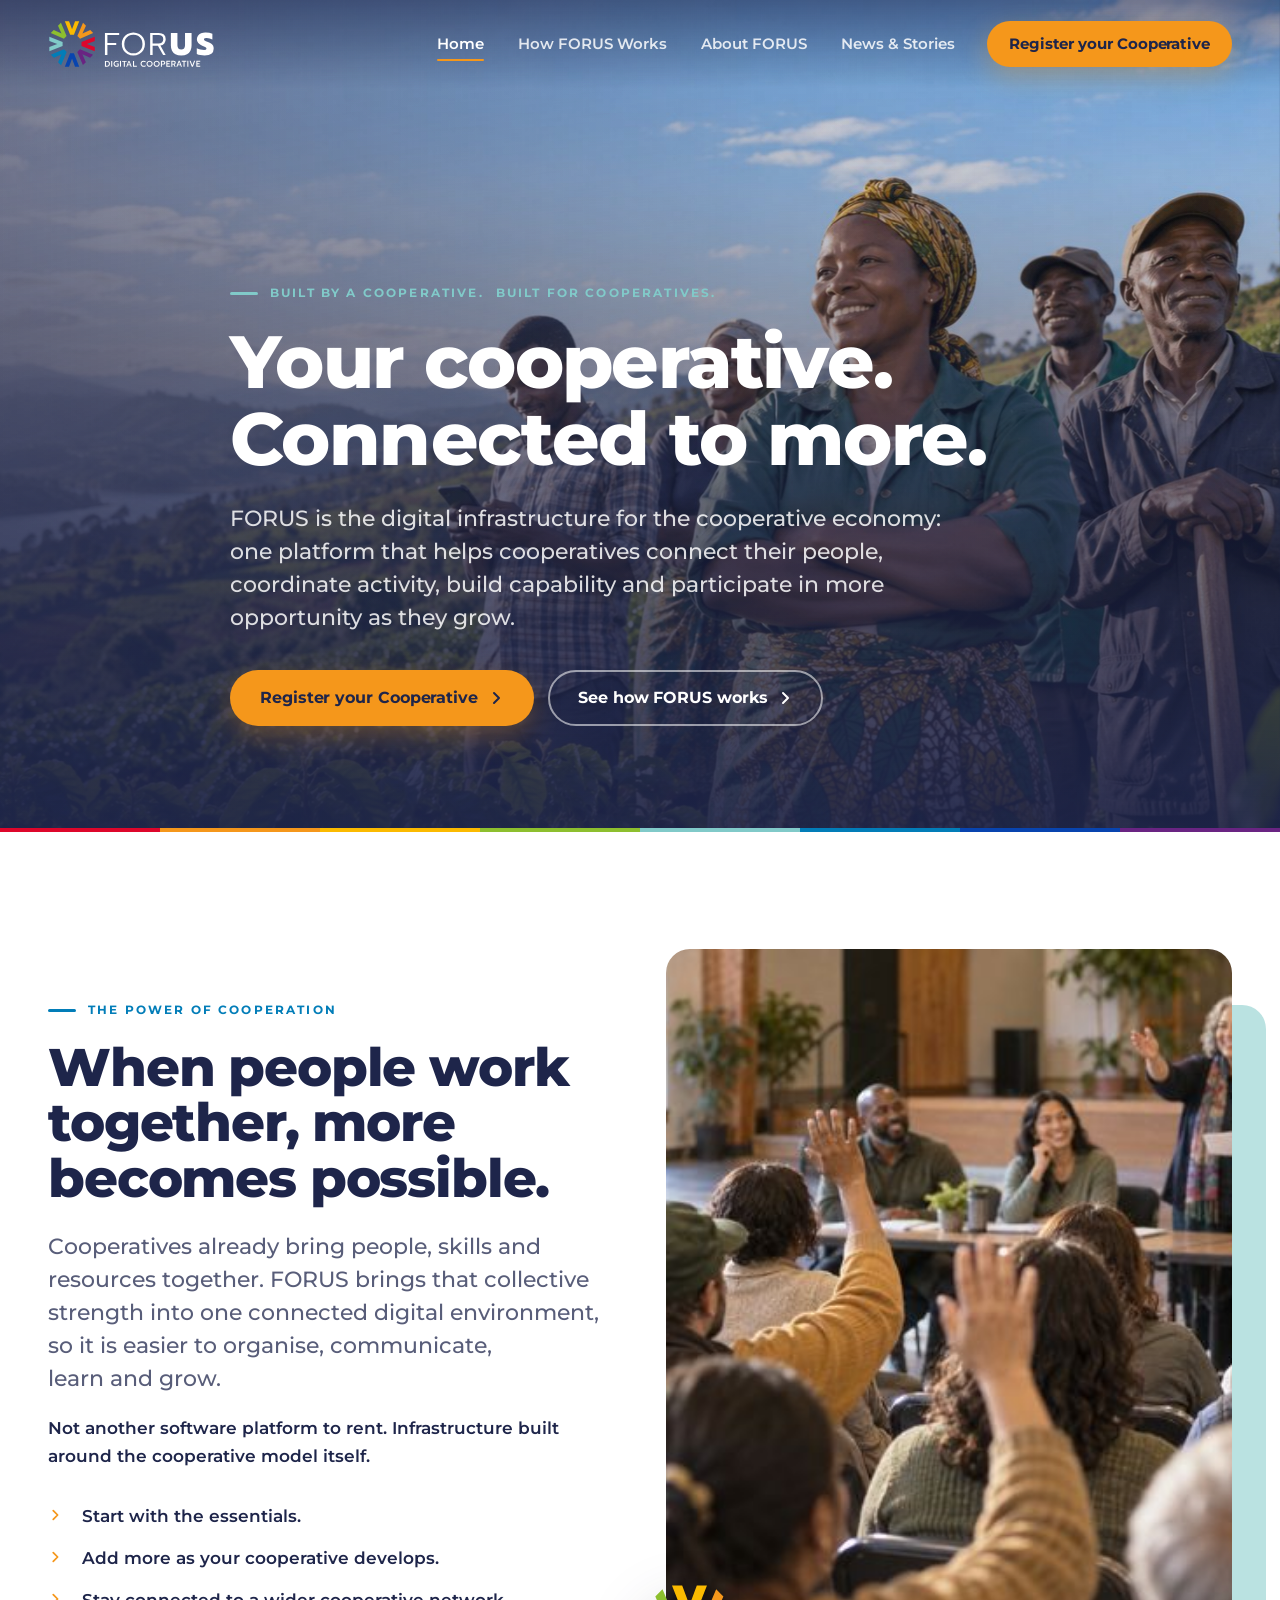
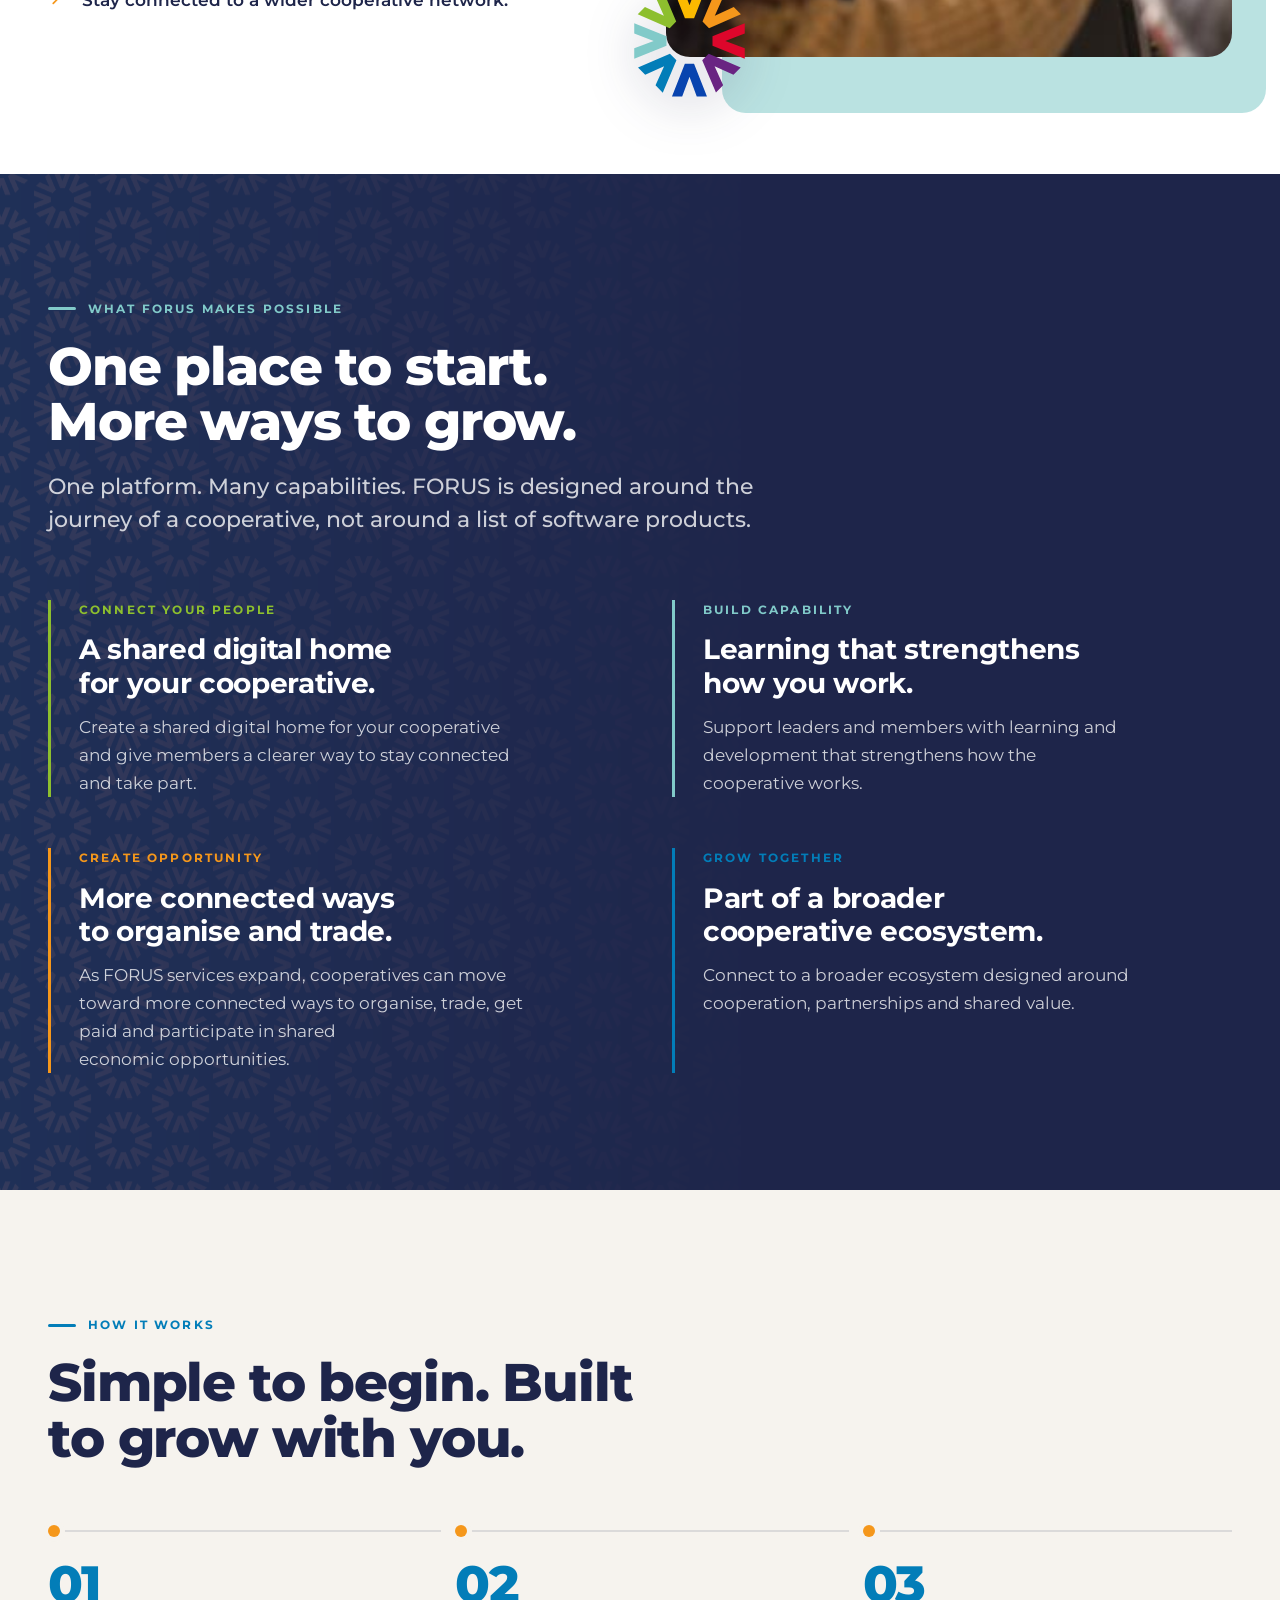
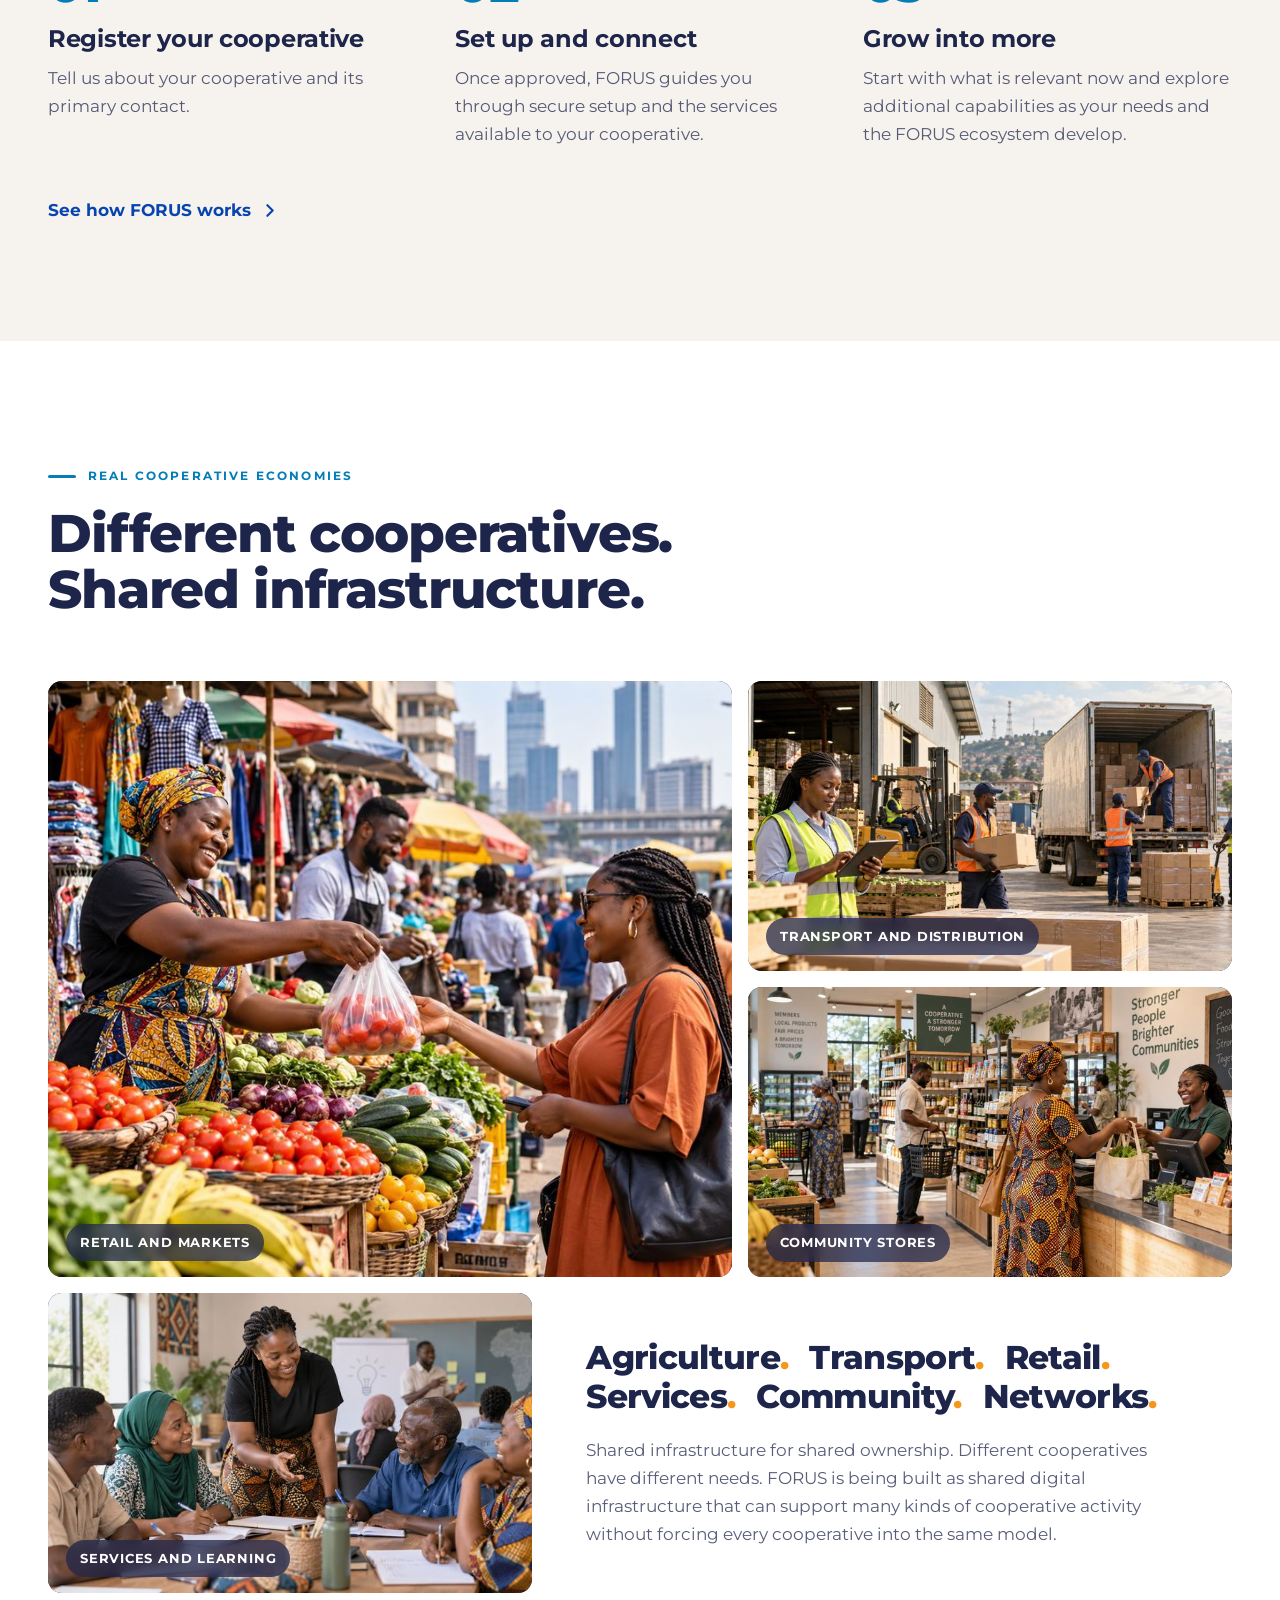
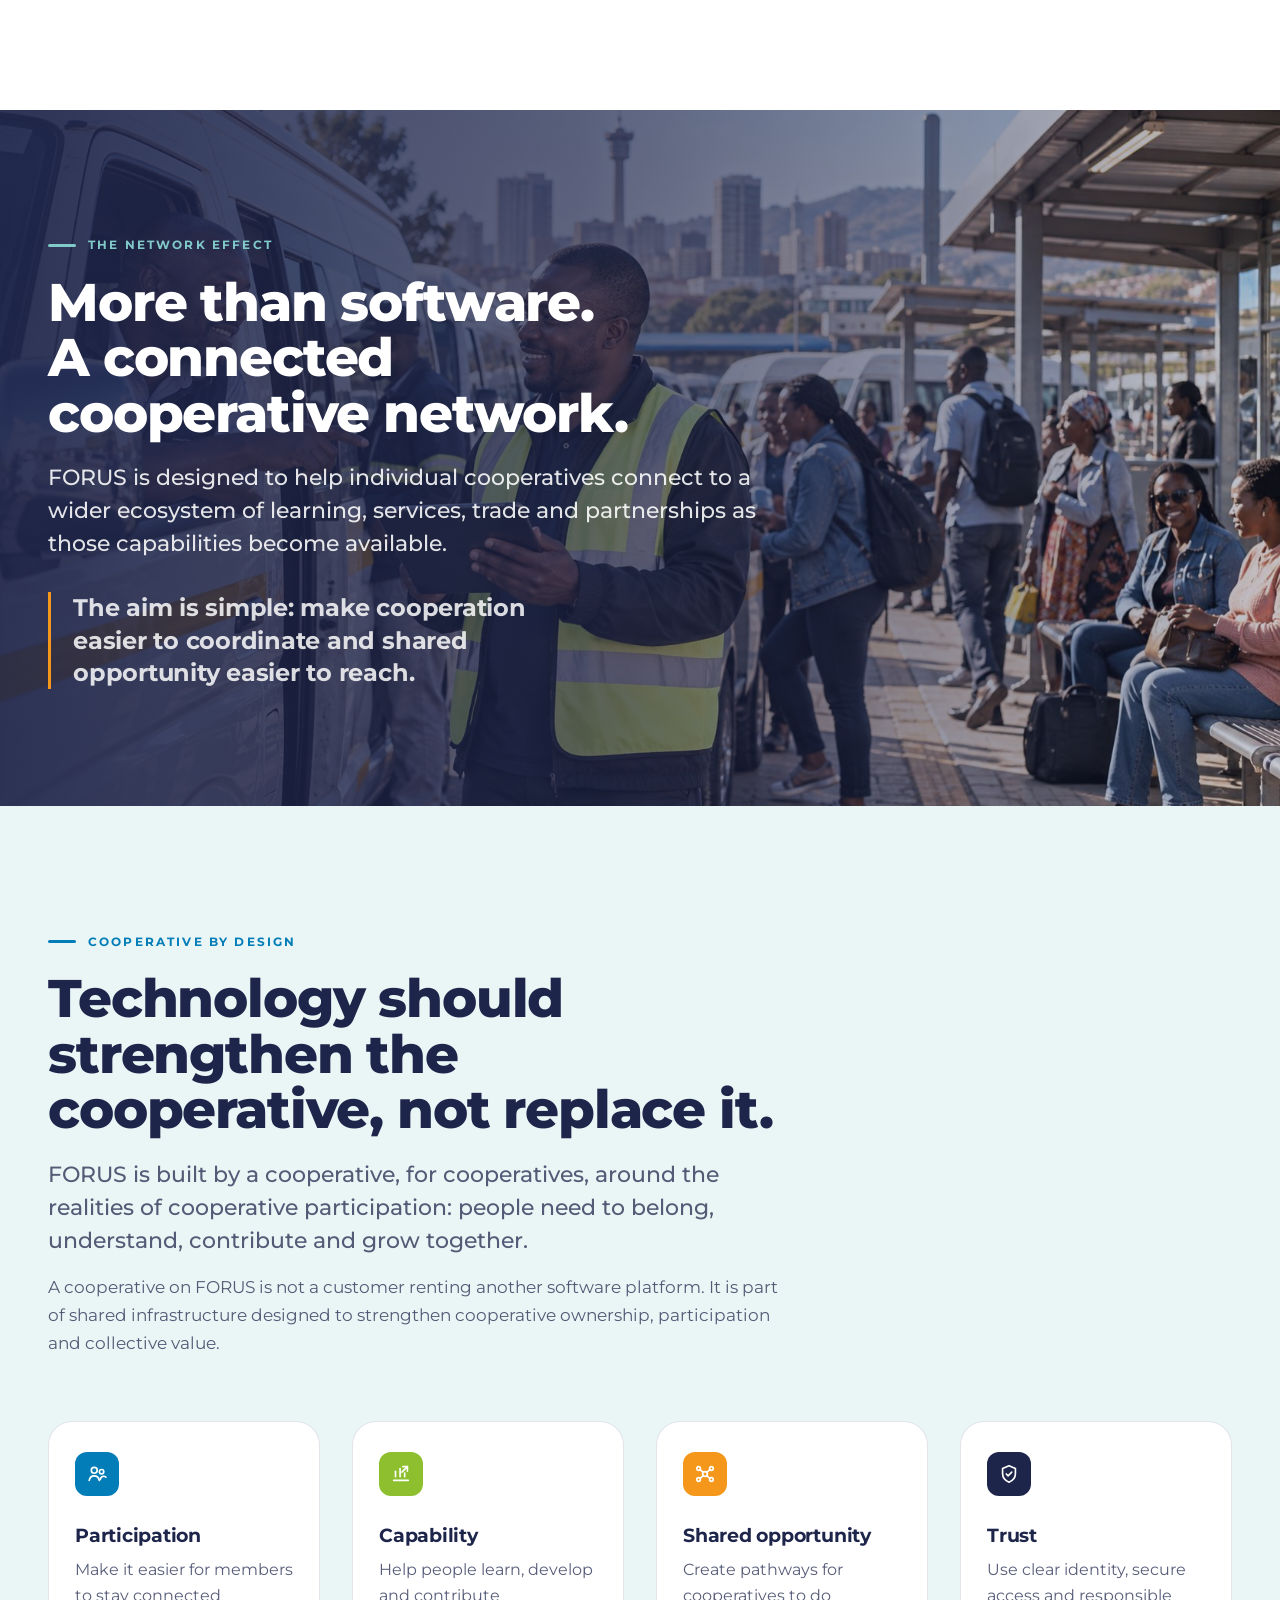
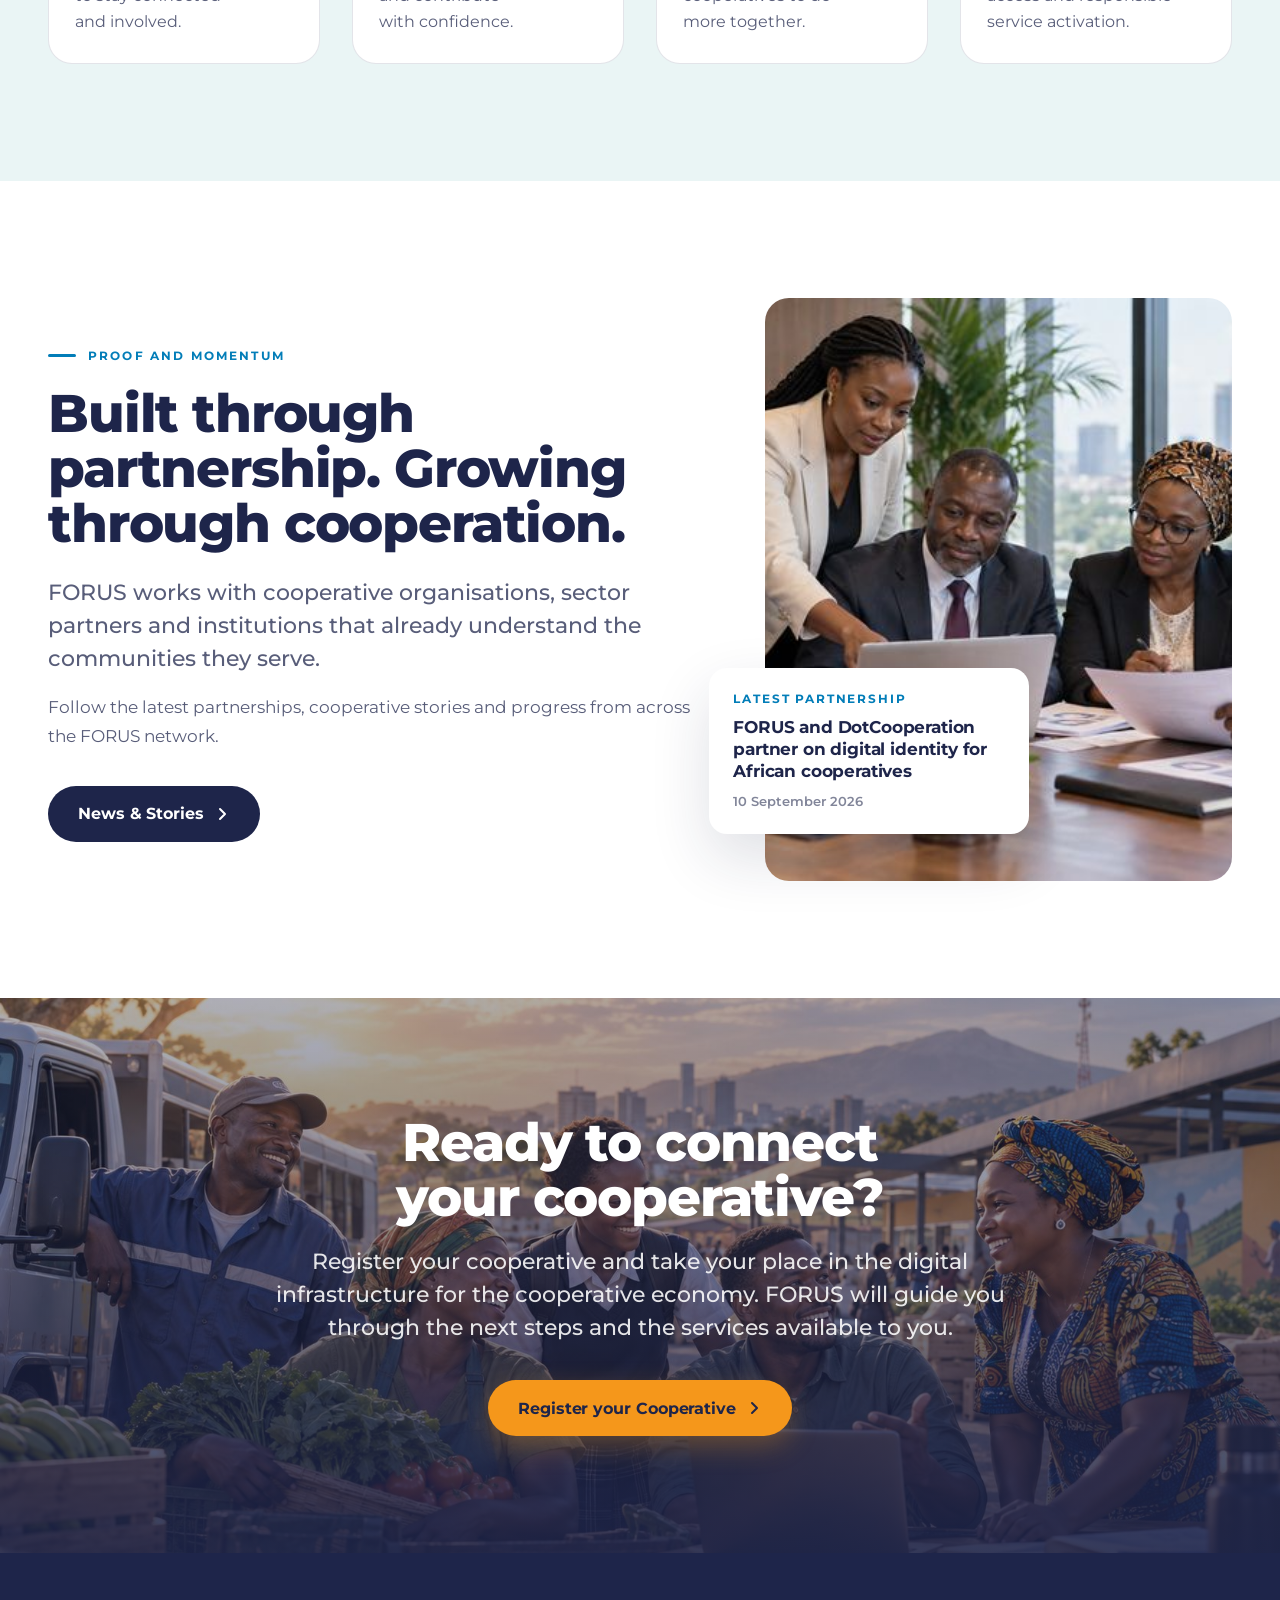
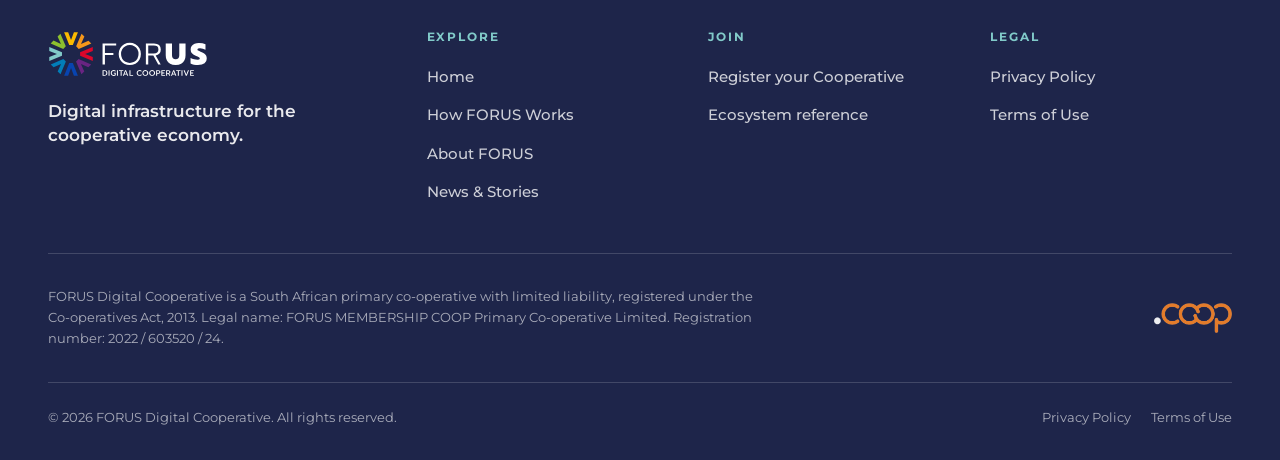
==== commit 34e5728f: "Final art-direction polish: mosaic, hero typesetting, orphan guard, story display titles Co-Authored" ====
--- a/index.html
+++ b/index.html
@@ -31,13 +31,13 @@
 </header>
 <main id="main">
 
-<section class="hero" aria-labelledby="home-h1">
+<section class="hero hero-home" aria-labelledby="home-h1">
   <div class="hero-media"><img src="assets/img/agriculture-1200.jpg" srcset="assets/img/agriculture-720.jpg 720w, assets/img/agriculture-1200.jpg 1200w, assets/img/agriculture-1672.jpg 1672w" sizes="100vw" width="1672" height="941" alt="Members of an agricultural cooperative standing among crops on a hillside, one checking a phone" style="--focus:64% 42%" fetchpriority="high" decoding="async"></div>
   <div class="hero-scrim" aria-hidden="true"></div>
   <div class="container hero-content">
-    <p class="eyebrow">Built by a cooperative. Built for cooperatives.</p>
-    <h1 id="home-h1">Your cooperative. Connected to more.</h1>
-    <p class="lead">FORUS is the digital infrastructure for the cooperative economy: one platform that helps cooperatives connect their people, coordinate activity, build capability and participate in more opportunity as they grow.</p>
+    <p class="eyebrow"><span class="nb">Built by a&nbsp;cooperative.</span> <span class="nb">Built for&nbsp;cooperatives.</span></p>
+    <h1 id="home-h1"><span class="nb">Your&nbsp;cooperative.</span><br><span class="nb">Connected to&nbsp;more.</span></h1>
+    <p class="lead">FORUS is the digital infrastructure for the cooperative economy: one platform that helps cooperatives connect their people, coordinate activity, build capability and participate in more opportunity as they&nbsp;grow.</p>
     <div class="cta-row"><a class="btn btn-primary" href="register.html">Register your Cooperative<svg class="chev" viewBox="0 0 16 16" aria-hidden="true"><path d="M6 3l5 5-5 5" fill="none" stroke="currentColor" stroke-width="2" stroke-linecap="round" stroke-linejoin="round"/></svg></a><a class="btn btn-ghost" href="how-forus-works.html">See how FORUS works<svg class="chev" viewBox="0 0 16 16" aria-hidden="true"><path d="M6 3l5 5-5 5" fill="none" stroke="currentColor" stroke-width="2" stroke-linecap="round" stroke-linejoin="round"/></svg></a></div>
   </div>
 </section>
@@ -46,16 +46,16 @@
 <section class="section" aria-labelledby="idea-h2">
   <div class="container split">
     <div class="col-6 reveal">
-      <p class="eyebrow">The power of cooperation</p>
-      <h2 id="idea-h2">When people work together, more becomes possible.</h2>
+      <p class="eyebrow">The power of&nbsp;cooperation</p>
+      <h2 id="idea-h2">When people work together, more becomes&nbsp;possible.</h2>
       <div class="body-copy" style="margin-top:24px">
-        <p class="lead">Cooperatives already bring people, skills and resources together. FORUS brings that collective strength into one connected digital environment, so it is easier to organise, communicate, learn and grow.</p>
-        <p style="font-weight:600;color:var(--night-blue)">Not another software platform to rent. Infrastructure built around the cooperative model itself.</p>
+        <p class="lead">Cooperatives already bring people, skills and resources together. FORUS brings that collective strength into one connected digital environment, so it is easier to organise, communicate, learn and&nbsp;grow.</p>
+        <p style="font-weight:600;color:var(--night-blue)">Not another software platform to rent. Infrastructure built around the cooperative model&nbsp;itself.</p>
       </div>
       <ul class="stack-list">
-        <li><svg class="chev" viewBox="0 0 16 16" aria-hidden="true"><path d="M6 3l5 5-5 5" fill="none" stroke="currentColor" stroke-width="2" stroke-linecap="round" stroke-linejoin="round"/></svg><span>Start with the essentials.</span></li>
-        <li><svg class="chev" viewBox="0 0 16 16" aria-hidden="true"><path d="M6 3l5 5-5 5" fill="none" stroke="currentColor" stroke-width="2" stroke-linecap="round" stroke-linejoin="round"/></svg><span>Add more as your cooperative develops.</span></li>
-        <li><svg class="chev" viewBox="0 0 16 16" aria-hidden="true"><path d="M6 3l5 5-5 5" fill="none" stroke="currentColor" stroke-width="2" stroke-linecap="round" stroke-linejoin="round"/></svg><span>Stay connected to a wider cooperative network.</span></li>
+        <li><svg class="chev" viewBox="0 0 16 16" aria-hidden="true"><path d="M6 3l5 5-5 5" fill="none" stroke="currentColor" stroke-width="2" stroke-linecap="round" stroke-linejoin="round"/></svg><span>Start with the&nbsp;essentials.</span></li>
+        <li><svg class="chev" viewBox="0 0 16 16" aria-hidden="true"><path d="M6 3l5 5-5 5" fill="none" stroke="currentColor" stroke-width="2" stroke-linecap="round" stroke-linejoin="round"/></svg><span>Add more as your cooperative&nbsp;develops.</span></li>
+        <li><svg class="chev" viewBox="0 0 16 16" aria-hidden="true"><path d="M6 3l5 5-5 5" fill="none" stroke="currentColor" stroke-width="2" stroke-linecap="round" stroke-linejoin="round"/></svg><span>Stay connected to a wider cooperative&nbsp;network.</span></li>
       </ul>
     </div>
     <div class="col-6 reveal" data-delay="1">
@@ -67,15 +67,15 @@
 <section class="section bg-night pattern" aria-labelledby="possible-h2">
   <div class="container">
     <div class="section-head reveal">
-      <p class="eyebrow on-dark">What FORUS makes possible</p>
-      <h2 id="possible-h2">One place to start. More ways to grow.</h2>
-      <p class="lead">One platform. Many capabilities. FORUS is designed around the journey of a cooperative, not around a list of software products.</p>
+      <p class="eyebrow on-dark">What FORUS makes&nbsp;possible</p>
+      <h2 id="possible-h2">One place to start. More ways to&nbsp;grow.</h2>
+      <p class="lead">One platform. Many capabilities. FORUS is designed around the journey of a cooperative, not around a list of software&nbsp;products.</p>
     </div>
     <ul class="outcomes">
-      <li class="outcome reveal" style="--accent:var(--green)"><small>Connect your people</small><h3>A shared digital home for your cooperative.</h3><p>Create a shared digital home for your cooperative and give members a clearer way to stay connected and take part.</p></li>
-      <li class="outcome reveal" data-delay="1" style="--accent:var(--light-blue)"><small>Build capability</small><h3>Learning that strengthens how you work.</h3><p>Support leaders and members with learning and development that strengthens how the cooperative works.</p></li>
-      <li class="outcome reveal" data-delay="2" style="--accent:var(--orange)"><small>Create opportunity</small><h3>More connected ways to organise and trade.</h3><p>As FORUS services expand, cooperatives can move toward more connected ways to organise, trade, get paid and participate in shared economic opportunities.</p></li>
-      <li class="outcome reveal" data-delay="3" style="--accent:var(--medium-blue)"><small>Grow together</small><h3>Part of a broader cooperative ecosystem.</h3><p>Connect to a broader ecosystem designed around cooperation, partnerships and shared value.</p></li>
+      <li class="outcome reveal" style="--accent:var(--green)"><small>Connect your&nbsp;people</small><h3>A shared digital home for your&nbsp;cooperative.</h3><p>Create a shared digital home for your cooperative and give members a clearer way to stay connected and take&nbsp;part.</p></li>
+      <li class="outcome reveal" data-delay="1" style="--accent:var(--light-blue)"><small>Build&nbsp;capability</small><h3>Learning that strengthens how you&nbsp;work.</h3><p>Support leaders and members with learning and development that strengthens how the cooperative&nbsp;works.</p></li>
+      <li class="outcome reveal" data-delay="2" style="--accent:var(--orange)"><small>Create&nbsp;opportunity</small><h3>More connected ways to organise and&nbsp;trade.</h3><p>As FORUS services expand, cooperatives can move toward more connected ways to organise, trade, get paid and participate in shared economic&nbsp;opportunities.</p></li>
+      <li class="outcome reveal" data-delay="3" style="--accent:var(--medium-blue)"><small>Grow&nbsp;together</small><h3>Part of a broader cooperative&nbsp;ecosystem.</h3><p>Connect to a broader ecosystem designed around cooperation, partnerships and shared&nbsp;value.</p></li>
     </ul>
   </div>
 </section>
@@ -83,13 +83,13 @@
 <section class="section bg-sand" aria-labelledby="how-h2">
   <div class="container">
     <div class="section-head reveal">
-      <p class="eyebrow">How it works</p>
-      <h2 id="how-h2">Simple to begin. Built to grow with you.</h2>
+      <p class="eyebrow">How it&nbsp;works</p>
+      <h2 id="how-h2">Simple to begin. Built to grow with&nbsp;you.</h2>
     </div>
     <ol class="steps">
-      <li class="step reveal"><span class="num">01</span><h3>Register your cooperative</h3><p>Tell us about your cooperative and its primary contact.</p></li>
-      <li class="step reveal" data-delay="1"><span class="num">02</span><h3>Set up and connect</h3><p>Once approved, FORUS guides you through secure setup and the services available to your cooperative.</p></li>
-      <li class="step reveal" data-delay="2"><span class="num">03</span><h3>Grow into more</h3><p>Start with what is relevant now and explore additional capabilities as your needs and the FORUS ecosystem develop.</p></li>
+      <li class="step reveal"><span class="num">01</span><h3>Register your&nbsp;cooperative</h3><p>Tell us about your cooperative and its primary&nbsp;contact.</p></li>
+      <li class="step reveal" data-delay="1"><span class="num">02</span><h3>Set up and&nbsp;connect</h3><p>Once approved, FORUS guides you through secure setup and the services available to your&nbsp;cooperative.</p></li>
+      <li class="step reveal" data-delay="2"><span class="num">03</span><h3>Grow into&nbsp;more</h3><p>Start with what is relevant now and explore additional capabilities as your needs and the FORUS ecosystem&nbsp;develop.</p></li>
     </ol>
     <div class="cta-row reveal" style="margin-top:48px"><a class="link-more" href="how-forus-works.html">See how FORUS works<svg class="chev" viewBox="0 0 16 16" aria-hidden="true"><path d="M6 3l5 5-5 5" fill="none" stroke="currentColor" stroke-width="2" stroke-linecap="round" stroke-linejoin="round"/></svg></a></div>
   </div>
@@ -98,18 +98,18 @@
 <section class="section" aria-labelledby="sectors-h2">
   <div class="container">
     <div class="section-head reveal">
-      <p class="eyebrow">Real cooperative economies</p>
-      <h2 id="sectors-h2">Different cooperatives. Shared infrastructure.</h2>
+      <p class="eyebrow">Real cooperative&nbsp;economies</p>
+      <h2 id="sectors-h2">Different cooperatives. Shared&nbsp;infrastructure.</h2>
     </div>
     <div class="mosaic">
-      <figure class="m1 reveal"><img src="assets/img/market-1200.jpg" srcset="assets/img/market-720.jpg 720w, assets/img/market-1200.jpg 1200w, assets/img/market-1672.jpg 1672w" sizes="(max-width: 900px) 100vw, 58vw" width="1672" height="941" alt="A market vendor handing fresh produce to a customer on a busy city street" style="--focus:45% 50%" loading="lazy" decoding="async"><figcaption>Retail and markets</figcaption></figure>
-      <figure class="m2 reveal" data-delay="1"><img src="assets/img/logistics-1200.jpg" srcset="assets/img/logistics-720.jpg 720w, assets/img/logistics-1200.jpg 1200w, assets/img/logistics-1672.jpg 1672w" sizes="(max-width: 900px) 50vw, 42vw" width="1672" height="941" alt="Warehouse workers loading boxes onto a truck while a colleague checks a tablet" style="--focus:35% 50%" loading="lazy" decoding="async"><figcaption>Transport and distribution</figcaption></figure>
-      <figure class="m3 reveal" data-delay="2"><img src="assets/img/retail-1200.jpg" srcset="assets/img/retail-720.jpg 720w, assets/img/retail-1200.jpg 1200w, assets/img/retail-1672.jpg 1672w" sizes="(max-width: 900px) 50vw, 42vw" width="1672" height="941" alt="A customer being served at the counter of a cooperative retail store" style="--focus:55% 50%" loading="lazy" decoding="async"><figcaption>Community stores</figcaption></figure>
-      <figure class="m4 reveal" data-delay="1"><img src="assets/img/academy-1200.jpg" srcset="assets/img/academy-720.jpg 720w, assets/img/academy-1200.jpg 1200w, assets/img/academy-1672.jpg 1672w" sizes="(max-width: 900px) 100vw, 33vw" width="1672" height="941" alt="A facilitator leading a small training session around a table" style="--focus:40% 45%" loading="lazy" decoding="async"><figcaption>Services and learning</figcaption></figure>
+      <figure class="m1 reveal"><img src="assets/img/market-1200.jpg" srcset="assets/img/market-720.jpg 720w, assets/img/market-1200.jpg 1200w, assets/img/market-1672.jpg 1672w" sizes="(max-width: 900px) 100vw, 58vw" width="1672" height="941" alt="A market vendor handing fresh produce to a customer on a busy city street" style="--focus:45% 50%" loading="lazy" decoding="async"><figcaption>Retail and&nbsp;markets</figcaption></figure>
+      <figure class="m2 reveal" data-delay="1"><img src="assets/img/logistics-1200.jpg" srcset="assets/img/logistics-720.jpg 720w, assets/img/logistics-1200.jpg 1200w, assets/img/logistics-1672.jpg 1672w" sizes="(max-width: 900px) 50vw, 42vw" width="1672" height="941" alt="Warehouse workers loading boxes onto a truck while a colleague checks a tablet" style="--focus:35% 50%" loading="lazy" decoding="async"><figcaption>Transport and&nbsp;distribution</figcaption></figure>
+      <figure class="m3 reveal" data-delay="2"><img src="assets/img/retail-1200.jpg" srcset="assets/img/retail-720.jpg 720w, assets/img/retail-1200.jpg 1200w, assets/img/retail-1672.jpg 1672w" sizes="(max-width: 900px) 50vw, 42vw" width="1672" height="941" alt="A customer being served at the counter of a cooperative retail store" style="--focus:55% 50%" loading="lazy" decoding="async"><figcaption>Community&nbsp;stores</figcaption></figure>
+      <figure class="m4 reveal" data-delay="1"><img src="assets/img/academy-1200.jpg" srcset="assets/img/academy-720.jpg 720w, assets/img/academy-1200.jpg 1200w, assets/img/academy-1672.jpg 1672w" sizes="(max-width: 900px) 100vw, 33vw" width="1672" height="941" alt="A facilitator leading a small training session around a table" style="--focus:40% 45%" loading="lazy" decoding="async"><figcaption>Services and&nbsp;learning</figcaption></figure>
       <div class="m-text reveal" data-delay="2">
         <div>
           <p class="word-list"><span>Agriculture</span> <span>Transport</span> <span>Retail</span> <span>Services</span> <span>Community</span> <span>Networks</span></p>
-          <p class="body-copy" style="margin-top:20px;max-width:52ch">Shared infrastructure for shared ownership. Different cooperatives have different needs. FORUS is being built as shared digital infrastructure that can support many kinds of cooperative activity without forcing every cooperative into the same model.</p>
+          <p class="body-copy" style="margin-top:20px;max-width:52ch">Shared infrastructure for shared ownership. Different cooperatives have different needs. FORUS is being built as shared digital infrastructure that can support many kinds of cooperative activity without forcing every cooperative into the same&nbsp;model.</p>
         </div>
       </div>
     </div>
@@ -121,10 +121,10 @@
   <div class="bleed-scrim" aria-hidden="true"></div>
   <div class="container">
     <div class="section-head reveal">
-      <p class="eyebrow on-dark">The network effect</p>
-      <h2 id="network-h2">More than software. A connected cooperative network.</h2>
-      <p class="lead">FORUS is designed to help individual cooperatives connect to a wider ecosystem of learning, services, trade and partnerships as those capabilities become available.</p>
-      <p class="pull">The aim is simple: make cooperation easier to coordinate and shared opportunity easier to reach.</p>
+      <p class="eyebrow on-dark">The network&nbsp;effect</p>
+      <h2 id="network-h2">More than software. A connected cooperative&nbsp;network.</h2>
+      <p class="lead">FORUS is designed to help individual cooperatives connect to a wider ecosystem of learning, services, trade and partnerships as those capabilities become&nbsp;available.</p>
+      <p class="pull">The aim is simple: make cooperation easier to coordinate and shared opportunity easier to&nbsp;reach.</p>
     </div>
   </div>
 </section>
@@ -132,16 +132,16 @@
 <section class="section bg-mist" aria-labelledby="design-h2">
   <div class="container">
     <div class="section-head reveal">
-      <p class="eyebrow">Cooperative by design</p>
-      <h2 id="design-h2">Technology should strengthen the cooperative, not replace it.</h2>
-      <p class="lead">FORUS is built by a cooperative, for cooperatives, around the realities of cooperative participation: people need to belong, understand, contribute and grow together.</p>
-      <p class="body-copy" style="margin-top:16px">A cooperative on FORUS is not a customer renting another software platform. It is part of shared infrastructure designed to strengthen cooperative ownership, participation and collective value.</p>
+      <p class="eyebrow">Cooperative by&nbsp;design</p>
+      <h2 id="design-h2">Technology should strengthen the cooperative, not replace&nbsp;it.</h2>
+      <p class="lead">FORUS is built by a cooperative, for cooperatives, around the realities of cooperative participation: people need to belong, understand, contribute and grow&nbsp;together.</p>
+      <p class="body-copy" style="margin-top:16px">A cooperative on FORUS is not a customer renting another software platform. It is part of shared infrastructure designed to strengthen cooperative ownership, participation and collective&nbsp;value.</p>
     </div>
     <ul class="principles">
-      <li class="principle reveal"><div class="principle-glyph" style="--accent:var(--medium-blue)"><svg viewBox="0 0 24 24" fill="none" stroke="currentColor" stroke-width="1.8" stroke-linecap="round" stroke-linejoin="round" aria-hidden="true"><circle cx="9" cy="8" r="3.2"/><circle cx="17" cy="9.5" r="2.4"/><path d="M3.5 19c.6-3.3 2.8-5 5.5-5s4.9 1.7 5.5 5"/><path d="M15.5 18c.4-2.2 1.9-3.5 3.8-3.5 1 0 1.8.3 2.4.9"/></svg></div><h3>Participation</h3><p>Make it easier for members to stay connected and involved.</p></li>
-      <li class="principle reveal"><div class="principle-glyph" style="--accent:var(--green)"><svg viewBox="0 0 24 24" fill="none" stroke="currentColor" stroke-width="1.8" stroke-linecap="round" stroke-linejoin="round" aria-hidden="true"><path d="M4 19h16"/><path d="M6 15V9"/><path d="M11 15V6"/><path d="M16 15v-4"/><path d="M14 4h5v5"/><path d="M19 4l-6 6"/></svg></div><h3>Capability</h3><p>Help people learn, develop and contribute with confidence.</p></li>
-      <li class="principle reveal"><div class="principle-glyph" style="--accent:var(--orange)"><svg viewBox="0 0 24 24" fill="none" stroke="currentColor" stroke-width="1.8" stroke-linecap="round" stroke-linejoin="round" aria-hidden="true"><circle cx="12" cy="12" r="2.6"/><circle cx="5" cy="6" r="2"/><circle cx="19" cy="6" r="2"/><circle cx="5" cy="18" r="2"/><circle cx="19" cy="18" r="2"/><path d="M6.6 7.3l3.6 3M17.4 7.3l-3.6 3M6.6 16.7l3.6-3M17.4 16.7l-3.6-3"/></svg></div><h3>Shared opportunity</h3><p>Create pathways for cooperatives to do more together.</p></li>
-      <li class="principle reveal"><div class="principle-glyph" style="--accent:var(--night-blue)"><svg viewBox="0 0 24 24" fill="none" stroke="currentColor" stroke-width="1.8" stroke-linecap="round" stroke-linejoin="round" aria-hidden="true"><path d="M12 3l7 3v5.5c0 4.4-3 7.8-7 9.5-4-1.7-7-5.1-7-9.5V6z"/><path d="M9 12l2 2 4-4"/></svg></div><h3>Trust</h3><p>Use clear identity, secure access and responsible service activation.</p></li>
+      <li class="principle reveal"><div class="principle-glyph" style="--accent:var(--medium-blue)"><svg viewBox="0 0 24 24" fill="none" stroke="currentColor" stroke-width="1.8" stroke-linecap="round" stroke-linejoin="round" aria-hidden="true"><circle cx="9" cy="8" r="3.2"/><circle cx="17" cy="9.5" r="2.4"/><path d="M3.5 19c.6-3.3 2.8-5 5.5-5s4.9 1.7 5.5 5"/><path d="M15.5 18c.4-2.2 1.9-3.5 3.8-3.5 1 0 1.8.3 2.4.9"/></svg></div><h3>Participation</h3><p>Make it easier for members to stay connected and&nbsp;involved.</p></li>
+      <li class="principle reveal"><div class="principle-glyph" style="--accent:var(--green)"><svg viewBox="0 0 24 24" fill="none" stroke="currentColor" stroke-width="1.8" stroke-linecap="round" stroke-linejoin="round" aria-hidden="true"><path d="M4 19h16"/><path d="M6 15V9"/><path d="M11 15V6"/><path d="M16 15v-4"/><path d="M14 4h5v5"/><path d="M19 4l-6 6"/></svg></div><h3>Capability</h3><p>Help people learn, develop and contribute with&nbsp;confidence.</p></li>
+      <li class="principle reveal"><div class="principle-glyph" style="--accent:var(--orange)"><svg viewBox="0 0 24 24" fill="none" stroke="currentColor" stroke-width="1.8" stroke-linecap="round" stroke-linejoin="round" aria-hidden="true"><circle cx="12" cy="12" r="2.6"/><circle cx="5" cy="6" r="2"/><circle cx="19" cy="6" r="2"/><circle cx="5" cy="18" r="2"/><circle cx="19" cy="18" r="2"/><path d="M6.6 7.3l3.6 3M17.4 7.3l-3.6 3M6.6 16.7l3.6-3M17.4 16.7l-3.6-3"/></svg></div><h3>Shared&nbsp;opportunity</h3><p>Create pathways for cooperatives to do more&nbsp;together.</p></li>
+      <li class="principle reveal"><div class="principle-glyph" style="--accent:var(--night-blue)"><svg viewBox="0 0 24 24" fill="none" stroke="currentColor" stroke-width="1.8" stroke-linecap="round" stroke-linejoin="round" aria-hidden="true"><path d="M12 3l7 3v5.5c0 4.4-3 7.8-7 9.5-4-1.7-7-5.1-7-9.5V6z"/><path d="M9 12l2 2 4-4"/></svg></div><h3>Trust</h3><p>Use clear identity, secure access and responsible service&nbsp;activation.</p></li>
     </ul>
   </div>
 </section>
@@ -149,19 +149,19 @@
 <section class="section" aria-labelledby="proof-h2">
   <div class="container proof">
     <div class="reveal">
-      <p class="eyebrow">Proof and momentum</p>
-      <h2 id="proof-h2">Built through partnership. Growing through cooperation.</h2>
+      <p class="eyebrow">Proof and&nbsp;momentum</p>
+      <h2 id="proof-h2">Built through partnership. Growing through&nbsp;cooperation.</h2>
       <div class="body-copy" style="margin-top:24px">
-        <p class="lead">FORUS works with cooperative organisations, sector partners and institutions that already understand the communities they serve.</p>
-        <p>Follow the latest partnerships, cooperative stories and progress from across the FORUS network.</p>
+        <p class="lead">FORUS works with cooperative organisations, sector partners and institutions that already understand the communities they&nbsp;serve.</p>
+        <p>Follow the latest partnerships, cooperative stories and progress from across the FORUS&nbsp;network.</p>
       </div>
       <div class="cta-row"><a class="btn btn-dark" href="stories.html">News &amp; Stories<svg class="chev" viewBox="0 0 16 16" aria-hidden="true"><path d="M6 3l5 5-5 5" fill="none" stroke="currentColor" stroke-width="2" stroke-linecap="round" stroke-linejoin="round"/></svg></a></div>
     </div>
     <div class="proof-media reveal" data-delay="1">
       <img src="assets/img/leadership-1200.jpg" srcset="assets/img/leadership-720.jpg 720w, assets/img/leadership-1200.jpg 1200w, assets/img/leadership-1672.jpg 1672w" sizes="(max-width: 900px) 100vw, 40vw" width="1672" height="941" alt="Cooperative leaders reviewing documents together around a boardroom table" style="--focus:50% 45%" loading="lazy" decoding="async">
       <a class="proof-card" href="story-template.html" style="text-decoration:none">
-        <small>Latest partnership</small>
-        <b>FORUS and DotCooperation sign strategic partnership to expand trusted .coop digital identity for African cooperatives</b>
+        <small>Latest&nbsp;partnership</small>
+        <b>FORUS and DotCooperation partner on digital identity for African&nbsp;cooperatives</b>
         <time datetime="2026-09-10">10 September 2026</time>
       </a>
     </div>
@@ -173,8 +173,8 @@
   <div class="bleed-scrim center" aria-hidden="true"></div>
   <div class="container">
     <div class="section-head reveal">
-      <h2 id="cta-h2">Ready to connect your cooperative?</h2>
-      <p class="lead">Register your cooperative and take your place in the digital infrastructure for the cooperative economy. FORUS will guide you through the next steps and the services available to you.</p>
+      <h2 id="cta-h2">Ready to connect your&nbsp;cooperative?</h2>
+      <p class="lead">Register your cooperative and take your place in the digital infrastructure for the cooperative economy. FORUS will guide you through the next steps and the services available to&nbsp;you.</p>
       <div class="cta-row"><a class="btn btn-primary" href="register.html">Register your Cooperative<svg class="chev" viewBox="0 0 16 16" aria-hidden="true"><path d="M6 3l5 5-5 5" fill="none" stroke="currentColor" stroke-width="2" stroke-linecap="round" stroke-linejoin="round"/></svg></a></div>
     </div>
   </div>
@@ -185,7 +185,7 @@
     <div class="footer-top">
       <div class="footer-brand">
         <img src="assets/brand/forus-digital-cooperative-horizontal-reversed.svg" alt="FORUS Digital Cooperative" width="160" height="48">
-        <p>Digital infrastructure for the cooperative economy.</p>
+        <p>Digital infrastructure for the cooperative&nbsp;economy.</p>
       </div>
       <div class="footer-col">
         <h3>Explore</h3>
@@ -212,13 +212,13 @@
       </div>
     </div>
     <div class="footer-mid">
-      <p class="footer-legal">FORUS Digital Cooperative is a South African primary co-operative with limited liability, registered under the Co-operatives Act, 2013. Legal name: FORUS MEMBERSHIP COOP Primary Co-operative Limited. Registration number: 2022 / 603520 / 24.</p>
+      <p class="footer-legal">FORUS Digital Cooperative is a South African primary co-operative with limited liability, registered under the Co-operatives Act, 2013. Legal name: FORUS MEMBERSHIP COOP Primary Co-operative Limited. Registration number: 2022 / 603520 /&nbsp;24.</p>
       <div class="footer-partners" aria-label="Cooperative partners">
         <a href="https://identity.coop" target="_blank" rel="noreferrer" aria-label=".coop domain"><img class="partner-coop" src="assets/brand/dotcoop-mark-reversed.png" alt=".coop" width="78" height="30"></a>
       </div>
     </div>
     <div class="footer-bottom">
-      <p>© 2026 FORUS Digital Cooperative. All rights reserved.</p>
+      <p>© 2026 FORUS Digital Cooperative. All rights&nbsp;reserved.</p>
       <nav aria-label="Legal"><a href="privacy.html">Privacy Policy</a><a href="terms.html">Terms of Use</a></nav>
     </div>
   </div>
--- a/assets/css/site.css
+++ b/assets/css/site.css
@@ -73,7 +73,8 @@
 h1 { font-size: var(--fs-h1); }
 h2 { font-size: var(--fs-h2); }
 h3 { font-size: var(--fs-h3); font-weight: 700; letter-spacing: -.012em; line-height: 1.2; }
-p { margin: 0; }
+p { margin: 0; text-wrap: pretty; }
+li { text-wrap: pretty; }
 p + p { margin-top: 1em; }
 ul, ol { margin: 0; padding: 0; list-style: none; }
 button { font: inherit; color: inherit; }
@@ -87,7 +88,7 @@
 .measure-narrow { max-width: 46ch; }
 
 .eyebrow {
-  display: inline-flex; align-items: center; gap: 12px;
+  display: inline-flex; flex-wrap: wrap; align-items: center; gap: 6px 12px;
   font-size: var(--fs-eyebrow); font-weight: 700; letter-spacing: .18em; text-transform: uppercase;
   color: var(--medium-blue); margin-bottom: 20px;
 }
@@ -220,8 +221,10 @@
     linear-gradient(to right, rgba(30, 37, 74, .55) 0%, rgba(30, 37, 74, .1) 60%, rgba(30, 37, 74, 0) 100%);
 }
 .hero-content { position: relative; max-width: 820px; }
-.hero h1 { color: var(--white); max-width: 14ch; }
-.hero .lead { color: rgba(255, 255, 255, .84); max-width: 54ch; margin-top: 24px; }
+.hero h1 { color: var(--white); max-width: 20ch; }
+.nb { white-space: nowrap; }
+.hero-home h1 { font-size: clamp(2.5rem, 1.5rem + 4.3vw, 4.6rem); }
+.hero .lead { color: rgba(255, 255, 255, .84); max-width: 50ch; margin-top: 24px; }
 .hero .eyebrow { color: var(--light-blue); }
 .hero-inner { min-height: min(72vh, 720px); }
 .hero-inner h1 { font-size: var(--fs-h1-inner); max-width: 16ch; }
@@ -274,6 +277,8 @@
 .split > .col-6 { grid-column: span 6; }
 .split > .col-7 { grid-column: span 7; }
 .split .order-first { order: -1; }
+.split.editorial { align-items: start; }
+.split.editorial > .col-7 { padding-top: 42px; }
 
 .figure { position: relative; }
 .figure > img:not(.figure-mark) { width: 100%; height: 100%; object-fit: cover; border-radius: var(--radius); object-position: var(--focus, 50% 50%); }
@@ -329,18 +334,20 @@
 
 /* --------------------------------------------------------------------------
    Mosaic: real cooperative economies
-   -------------------------------------------------------------------------- */
-.mosaic { display: grid; grid-template-columns: repeat(12, 1fr); grid-auto-rows: minmax(120px, auto); gap: 14px; }
+   Desktop: fixed row heights so every frame fills its cell. One tall anchor
+   frame, two stacked frames beside it, one wide frame under, text alongside.
+   -------------------------------------------------------------------------- */
+.mosaic { display: grid; grid-template-columns: repeat(12, 1fr); grid-template-rows: 290px 290px 300px; gap: 16px; }
 .mosaic figure { margin: 0; position: relative; overflow: hidden; border-radius: var(--radius-sm); background: var(--night-blue); }
 .mosaic img { width: 100%; height: 100%; object-fit: cover; object-position: var(--focus, 50% 50%); transition: transform 1.2s var(--ease); }
 .mosaic figure:hover img { transform: scale(1.04); }
 .mosaic figcaption { position: absolute; left: 18px; bottom: 16px; padding: 8px 14px; border-radius: 999px; background: rgba(30, 37, 74, .72); color: var(--white); font-size: .8125rem; font-weight: 700; letter-spacing: .06em; text-transform: uppercase; backdrop-filter: blur(6px); }
-.mosaic .m1 { grid-column: 1 / 8; grid-row: 1 / 3; aspect-ratio: 16 / 10; }
-.mosaic .m2 { grid-column: 8 / 13; grid-row: 1 / 2; aspect-ratio: 4 / 3; }
-.mosaic .m3 { grid-column: 8 / 13; grid-row: 2 / 3; aspect-ratio: 4 / 3; }
-.mosaic .m4 { grid-column: 1 / 5; grid-row: 3 / 4; aspect-ratio: 4 / 3; }
-.mosaic .m-text { grid-column: 5 / 13; grid-row: 3 / 4; display: flex; align-items: center; padding: 8px 0 8px clamp(8px, 3vw, 40px); }
-.word-list { font-size: clamp(1.5rem, 1.1rem + 2vw, 2.6rem); font-weight: 800; letter-spacing: -.02em; line-height: 1.15; color: var(--night-blue); }
+.mosaic .m1 { grid-column: 1 / 8; grid-row: 1 / 3; }
+.mosaic .m2 { grid-column: 8 / 13; grid-row: 1 / 2; }
+.mosaic .m3 { grid-column: 8 / 13; grid-row: 2 / 3; }
+.mosaic .m4 { grid-column: 1 / 6; grid-row: 3 / 4; }
+.mosaic .m-text { grid-column: 6 / 13; grid-row: 3 / 4; display: flex; align-items: center; padding: 0 0 0 clamp(16px, 3vw, 40px); }
+.word-list { font-size: clamp(1.5rem, 1.05rem + 1.5vw, 2.05rem); font-weight: 800; letter-spacing: -.02em; line-height: 1.18; color: var(--night-blue); }
 .word-list span { display: inline; }
 .word-list span::after { content: "."; color: var(--orange); margin-right: .35em; }
 
@@ -387,7 +394,7 @@
 /* --------------------------------------------------------------------------
    Ecosystem areas (How FORUS Works)
    -------------------------------------------------------------------------- */
-.areas { display: grid; grid-template-columns: repeat(12, 1fr); gap: 16px; }
+.areas { display: grid; grid-template-columns: repeat(12, 1fr); gap: 16px; margin-top: clamp(40px, 5vw, 64px); }
 .area { grid-column: span 4; padding: 30px 28px; border-radius: var(--radius); background: rgba(255, 255, 255, .07); border: 1px solid rgba(255, 255, 255, .12); backdrop-filter: blur(8px); }
 .area:nth-child(4), .area:nth-child(5) { grid-column: span 6; }
 .area small { display: block; font-size: .72rem; font-weight: 700; letter-spacing: .18em; text-transform: uppercase; color: var(--light-blue); margin-bottom: 14px; }
@@ -430,7 +437,7 @@
 /* --------------------------------------------------------------------------
    Stories
    -------------------------------------------------------------------------- */
-.featured { display: grid; grid-template-columns: 7fr 5fr; gap: clamp(28px, 4vw, 64px); align-items: center; }
+.featured { display: grid; grid-template-columns: 6fr 6fr; gap: clamp(28px, 4vw, 64px); align-items: center; }
 .featured .figure img { aspect-ratio: 16 / 11; }
 .tag { display: inline-block; padding: 6px 12px; border-radius: 999px; font-size: .72rem; font-weight: 700; letter-spacing: .12em; text-transform: uppercase; background: var(--mist); color: var(--medium-blue); }
 .tag.orange { background: #FFF1DE; color: #B3600A; }
@@ -450,7 +457,7 @@
 
 /* Story detail */
 .article-hero { padding: calc(var(--header-h) + 48px) 0 40px; }
-.article-hero h1 { font-size: clamp(2rem, 1.4rem + 2.8vw, 3.6rem); max-width: 22ch; }
+.article-hero h1 { font-size: clamp(1.75rem, 1.2rem + 2.6vw, 3.4rem); max-width: 24ch; }
 .article-hero .standfirst { font-size: var(--fs-lead); color: var(--ink-soft); margin-top: 24px; max-width: 62ch; font-weight: 500; }
 .article-figure img { width: 100%; aspect-ratio: 21 / 9; object-fit: cover; border-radius: var(--radius); object-position: var(--focus, 50% 40%); }
 .article { display: grid; grid-template-columns: minmax(0, 720px) 300px; gap: clamp(32px, 6vw, 96px); justify-content: space-between; }
@@ -531,6 +538,7 @@
    Responsive
    -------------------------------------------------------------------------- */
 @media (max-width: 1100px) {
+  .mosaic { grid-template-rows: 240px 240px 260px; }
   .principles { grid-template-columns: repeat(2, 1fr); }
   .steps.five { grid-template-columns: repeat(3, 1fr); row-gap: 40px; }
   .steps.five .step:nth-child(3n)::before { right: 0; }
@@ -557,15 +565,16 @@
   .split { grid-template-columns: 1fr; gap: 36px; }
   .split > [class*="col-"] { grid-column: auto; }
   .split .order-first { order: 0; }
+  .split.editorial > .col-7 { padding-top: 0; }
   .figure-tall img { aspect-ratio: 16 / 11; }
   .figure-mark { left: auto; right: -4%; }
   .outcomes { grid-template-columns: 1fr; gap: 32px; }
   .steps { grid-template-columns: 1fr; gap: 32px; }
   .step::before { right: 0; }
   .steps.five { grid-template-columns: 1fr; }
-  .mosaic { grid-auto-rows: auto; }
-  .mosaic .m1 { grid-column: 1 / 13; grid-row: auto; }
-  .mosaic .m2, .mosaic .m3 { grid-column: span 6; grid-row: auto; }
+  .mosaic { grid-template-rows: auto; gap: 12px; }
+  .mosaic .m1 { grid-column: 1 / 13; grid-row: auto; aspect-ratio: 16 / 10; }
+  .mosaic .m2, .mosaic .m3 { grid-column: span 6; grid-row: auto; aspect-ratio: 4 / 3; }
   .mosaic .m4 { grid-column: 1 / 13; grid-row: auto; aspect-ratio: 16 / 9; }
   .mosaic .m-text { grid-column: 1 / 13; grid-row: auto; padding: 16px 0 0; }
   .proof { grid-template-columns: 1fr; }
@@ -590,6 +599,7 @@
 }
 @media (max-width: 600px) {
   .hero { min-height: min(88vh, 760px); }
+  h1 .nb, h2 .nb { white-space: normal; }
   .hero h1 { max-width: none; }
   .hero-scrim { background: linear-gradient(to top, rgba(30, 37, 74, .96) 0%, rgba(30, 37, 74, .7) 45%, rgba(30, 37, 74, .2) 85%, rgba(30, 37, 74, .05)); }
   .cta-row .btn { width: 100%; }
@@ -597,7 +607,7 @@
   .principle { min-height: 0; }
   .principle .mark, .principle-glyph { margin-bottom: 0; }
   .principle h3 { margin-top: 20px; }
-  .mosaic .m2, .mosaic .m3 { grid-column: 1 / 13; }
+  .mosaic .m2, .mosaic .m3 { grid-column: 1 / 13; aspect-ratio: 16 / 10; }
   .story-grid { grid-template-columns: 1fr; }
   .footer-top { grid-template-columns: 1fr; }
   .footer-mid { flex-direction: column; align-items: flex-start; }
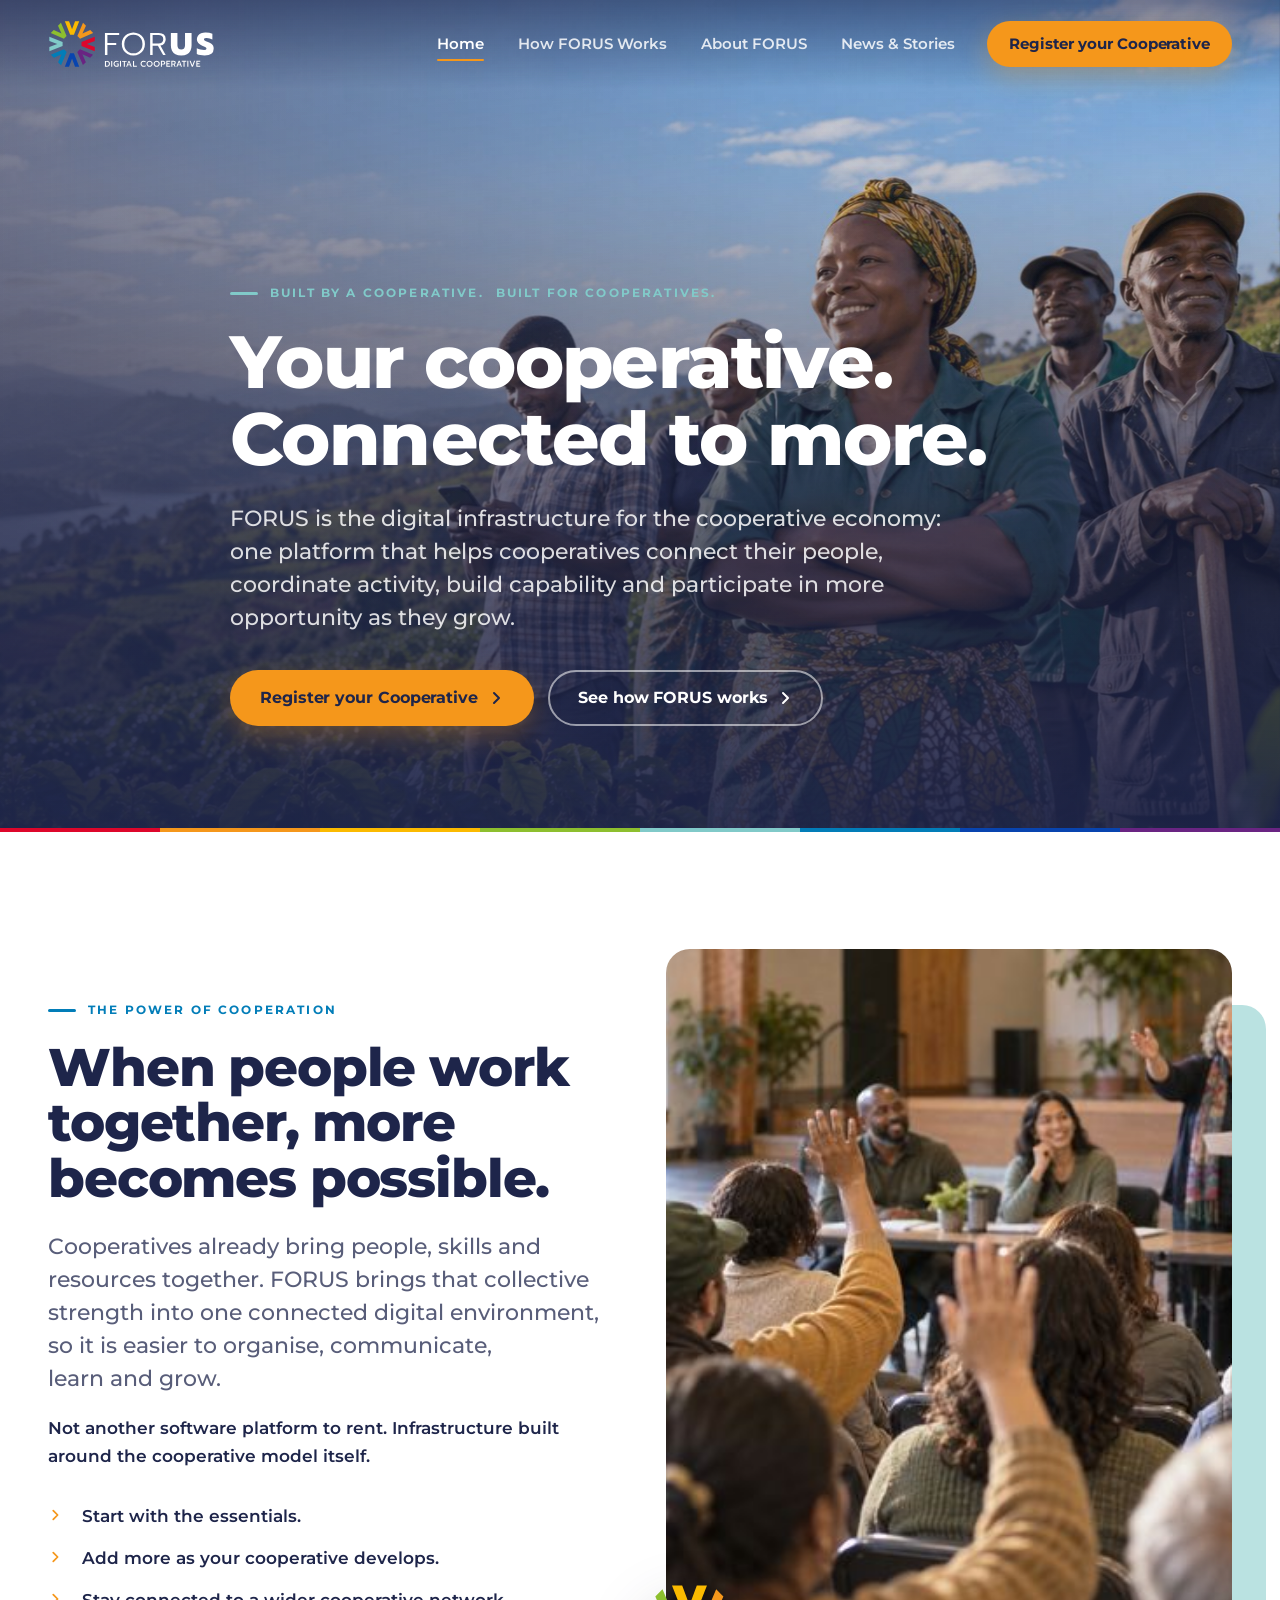
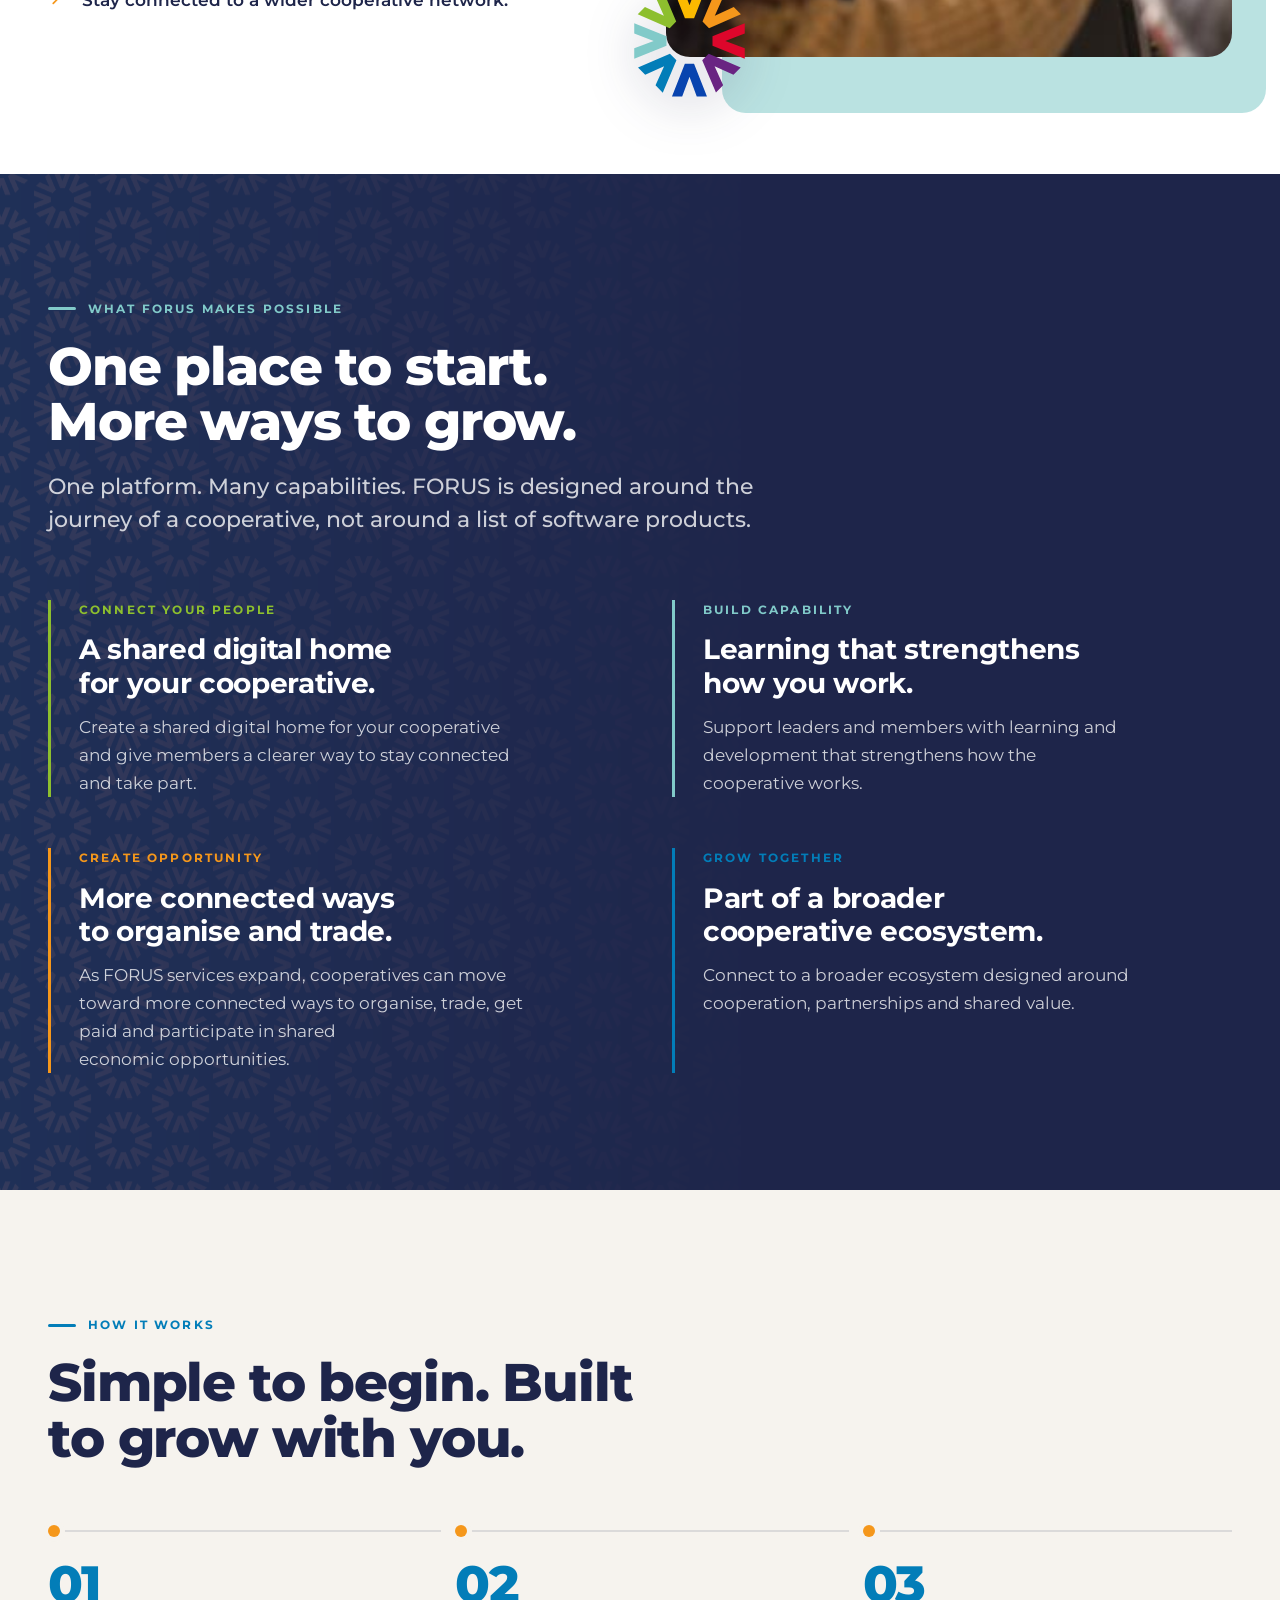
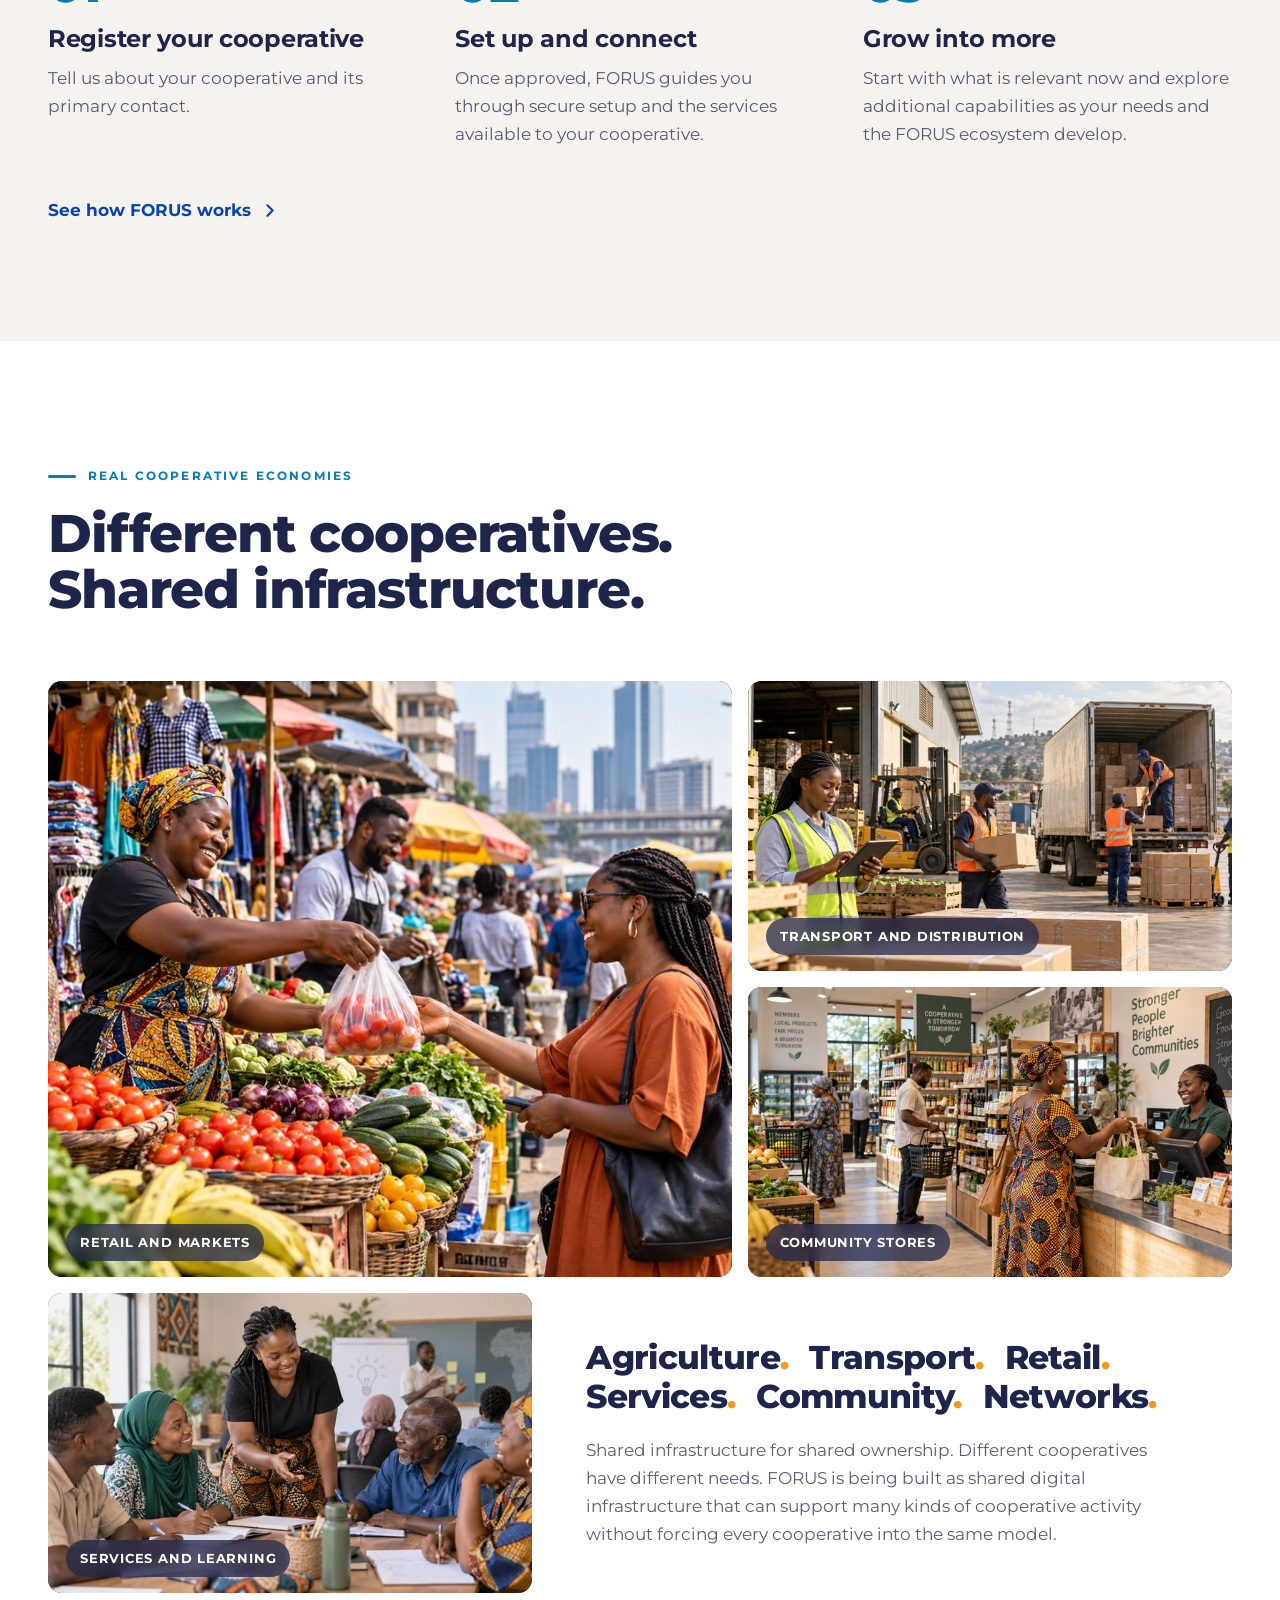
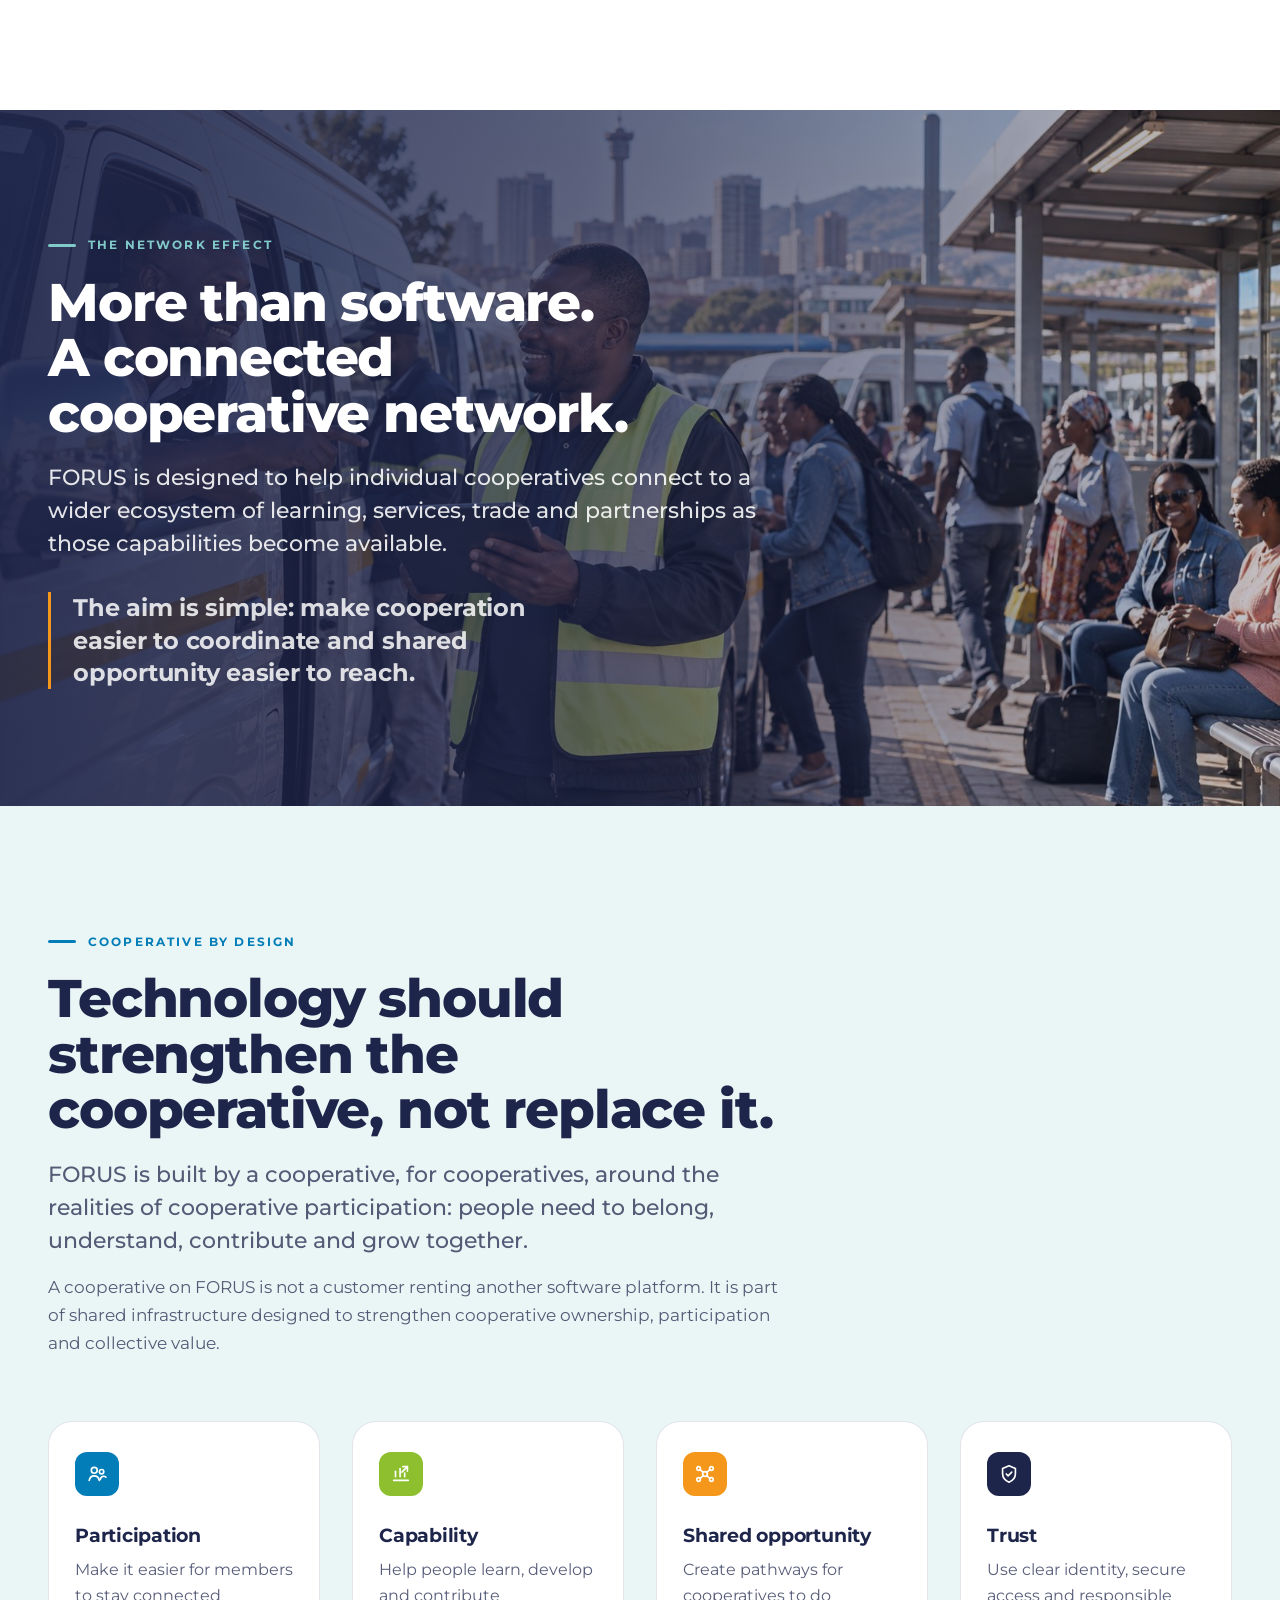
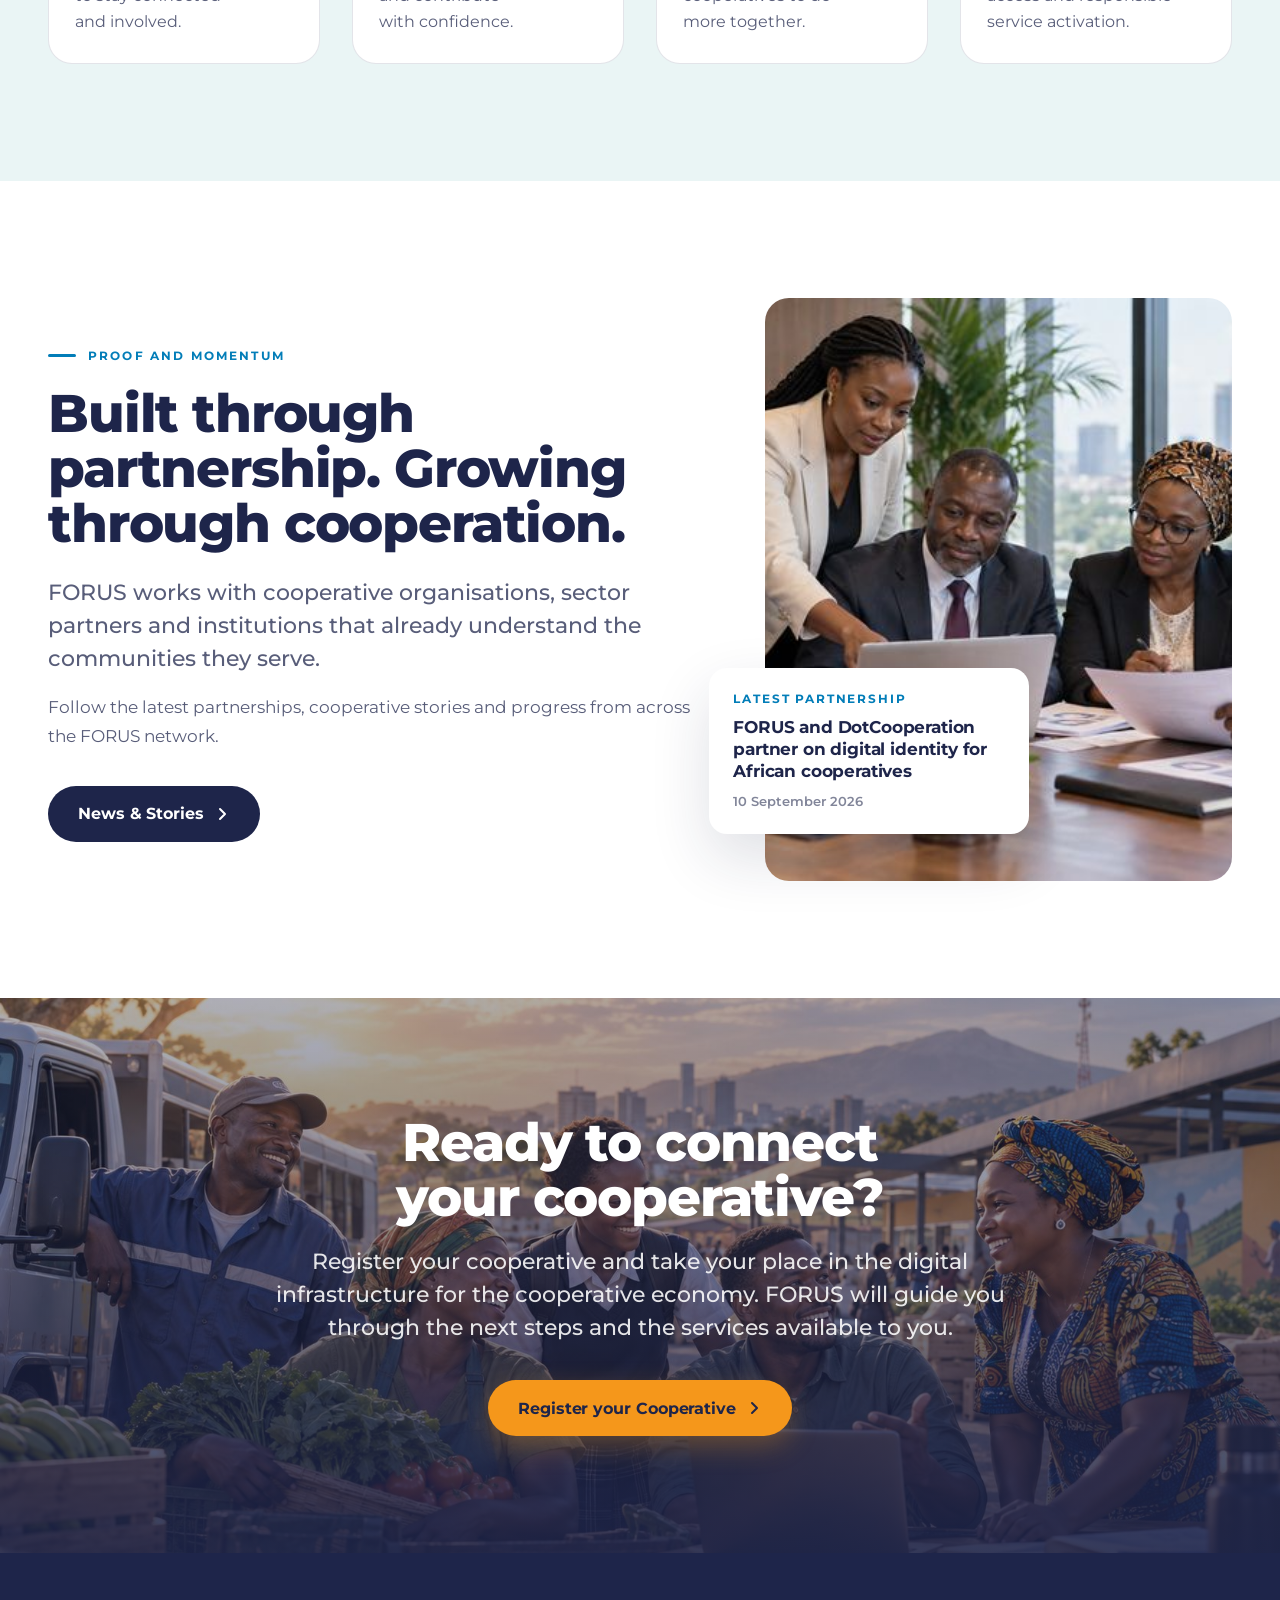
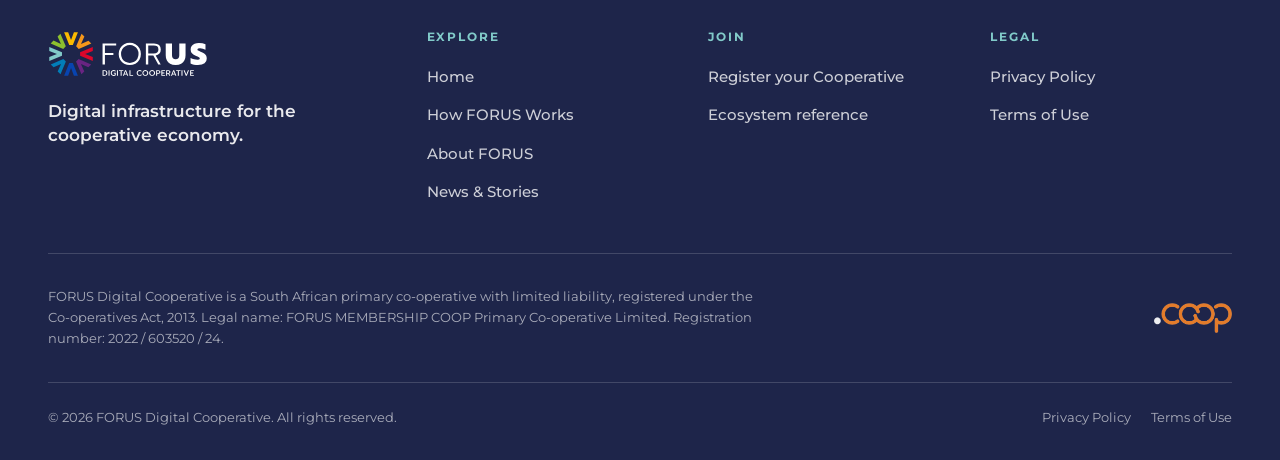
==== commit d5eff004: "Polish: keep long heading pairs breakable on phones Co-Authored-By: Claude Fable 5.1 <noreply@anthro" ====
--- a/index.html
+++ b/index.html
@@ -35,8 +35,8 @@
   <div class="hero-media"><img src="assets/img/agriculture-1200.jpg" srcset="assets/img/agriculture-720.jpg 720w, assets/img/agriculture-1200.jpg 1200w, assets/img/agriculture-1672.jpg 1672w" sizes="100vw" width="1672" height="941" alt="Members of an agricultural cooperative standing among crops on a hillside, one checking a phone" style="--focus:64% 42%" fetchpriority="high" decoding="async"></div>
   <div class="hero-scrim" aria-hidden="true"></div>
   <div class="container hero-content">
-    <p class="eyebrow"><span class="nb">Built by a&nbsp;cooperative.</span> <span class="nb">Built for&nbsp;cooperatives.</span></p>
-    <h1 id="home-h1"><span class="nb">Your&nbsp;cooperative.</span><br><span class="nb">Connected to&nbsp;more.</span></h1>
+    <p class="eyebrow"><span class="nb">Built by a&nbsp;cooperative.</span> <span class="nb">Built for cooperatives.</span></p>
+    <h1 id="home-h1"><span class="nb">Your cooperative.</span><br><span class="nb">Connected to&nbsp;more.</span></h1>
     <p class="lead">FORUS is the digital infrastructure for the cooperative economy: one platform that helps cooperatives connect their people, coordinate activity, build capability and participate in more opportunity as they&nbsp;grow.</p>
     <div class="cta-row"><a class="btn btn-primary" href="register.html">Register your Cooperative<svg class="chev" viewBox="0 0 16 16" aria-hidden="true"><path d="M6 3l5 5-5 5" fill="none" stroke="currentColor" stroke-width="2" stroke-linecap="round" stroke-linejoin="round"/></svg></a><a class="btn btn-ghost" href="how-forus-works.html">See how FORUS works<svg class="chev" viewBox="0 0 16 16" aria-hidden="true"><path d="M6 3l5 5-5 5" fill="none" stroke="currentColor" stroke-width="2" stroke-linecap="round" stroke-linejoin="round"/></svg></a></div>
   </div>
@@ -47,15 +47,15 @@
   <div class="container split">
     <div class="col-6 reveal">
       <p class="eyebrow">The power of&nbsp;cooperation</p>
-      <h2 id="idea-h2">When people work together, more becomes&nbsp;possible.</h2>
+      <h2 id="idea-h2">When people work together, more becomes possible.</h2>
       <div class="body-copy" style="margin-top:24px">
         <p class="lead">Cooperatives already bring people, skills and resources together. FORUS brings that collective strength into one connected digital environment, so it is easier to organise, communicate, learn and&nbsp;grow.</p>
         <p style="font-weight:600;color:var(--night-blue)">Not another software platform to rent. Infrastructure built around the cooperative model&nbsp;itself.</p>
       </div>
       <ul class="stack-list">
         <li><svg class="chev" viewBox="0 0 16 16" aria-hidden="true"><path d="M6 3l5 5-5 5" fill="none" stroke="currentColor" stroke-width="2" stroke-linecap="round" stroke-linejoin="round"/></svg><span>Start with the&nbsp;essentials.</span></li>
-        <li><svg class="chev" viewBox="0 0 16 16" aria-hidden="true"><path d="M6 3l5 5-5 5" fill="none" stroke="currentColor" stroke-width="2" stroke-linecap="round" stroke-linejoin="round"/></svg><span>Add more as your cooperative&nbsp;develops.</span></li>
-        <li><svg class="chev" viewBox="0 0 16 16" aria-hidden="true"><path d="M6 3l5 5-5 5" fill="none" stroke="currentColor" stroke-width="2" stroke-linecap="round" stroke-linejoin="round"/></svg><span>Stay connected to a wider cooperative&nbsp;network.</span></li>
+        <li><svg class="chev" viewBox="0 0 16 16" aria-hidden="true"><path d="M6 3l5 5-5 5" fill="none" stroke="currentColor" stroke-width="2" stroke-linecap="round" stroke-linejoin="round"/></svg><span>Add more as your cooperative develops.</span></li>
+        <li><svg class="chev" viewBox="0 0 16 16" aria-hidden="true"><path d="M6 3l5 5-5 5" fill="none" stroke="currentColor" stroke-width="2" stroke-linecap="round" stroke-linejoin="round"/></svg><span>Stay connected to a wider cooperative network.</span></li>
       </ul>
     </div>
     <div class="col-6 reveal" data-delay="1">
@@ -72,10 +72,10 @@
       <p class="lead">One platform. Many capabilities. FORUS is designed around the journey of a cooperative, not around a list of software&nbsp;products.</p>
     </div>
     <ul class="outcomes">
-      <li class="outcome reveal" style="--accent:var(--green)"><small>Connect your&nbsp;people</small><h3>A shared digital home for your&nbsp;cooperative.</h3><p>Create a shared digital home for your cooperative and give members a clearer way to stay connected and take&nbsp;part.</p></li>
+      <li class="outcome reveal" style="--accent:var(--green)"><small>Connect your&nbsp;people</small><h3>A shared digital home for your cooperative.</h3><p>Create a shared digital home for your cooperative and give members a clearer way to stay connected and take&nbsp;part.</p></li>
       <li class="outcome reveal" data-delay="1" style="--accent:var(--light-blue)"><small>Build&nbsp;capability</small><h3>Learning that strengthens how you&nbsp;work.</h3><p>Support leaders and members with learning and development that strengthens how the cooperative&nbsp;works.</p></li>
       <li class="outcome reveal" data-delay="2" style="--accent:var(--orange)"><small>Create&nbsp;opportunity</small><h3>More connected ways to organise and&nbsp;trade.</h3><p>As FORUS services expand, cooperatives can move toward more connected ways to organise, trade, get paid and participate in shared economic&nbsp;opportunities.</p></li>
-      <li class="outcome reveal" data-delay="3" style="--accent:var(--medium-blue)"><small>Grow&nbsp;together</small><h3>Part of a broader cooperative&nbsp;ecosystem.</h3><p>Connect to a broader ecosystem designed around cooperation, partnerships and shared&nbsp;value.</p></li>
+      <li class="outcome reveal" data-delay="3" style="--accent:var(--medium-blue)"><small>Grow&nbsp;together</small><h3>Part of a broader cooperative ecosystem.</h3><p>Connect to a broader ecosystem designed around cooperation, partnerships and shared&nbsp;value.</p></li>
     </ul>
   </div>
 </section>
@@ -99,7 +99,7 @@
   <div class="container">
     <div class="section-head reveal">
       <p class="eyebrow">Real cooperative&nbsp;economies</p>
-      <h2 id="sectors-h2">Different cooperatives. Shared&nbsp;infrastructure.</h2>
+      <h2 id="sectors-h2">Different cooperatives. Shared infrastructure.</h2>
     </div>
     <div class="mosaic">
       <figure class="m1 reveal"><img src="assets/img/market-1200.jpg" srcset="assets/img/market-720.jpg 720w, assets/img/market-1200.jpg 1200w, assets/img/market-1672.jpg 1672w" sizes="(max-width: 900px) 100vw, 58vw" width="1672" height="941" alt="A market vendor handing fresh produce to a customer on a busy city street" style="--focus:45% 50%" loading="lazy" decoding="async"><figcaption>Retail and&nbsp;markets</figcaption></figure>
@@ -122,7 +122,7 @@
   <div class="container">
     <div class="section-head reveal">
       <p class="eyebrow on-dark">The network&nbsp;effect</p>
-      <h2 id="network-h2">More than software. A connected cooperative&nbsp;network.</h2>
+      <h2 id="network-h2">More than software. A connected cooperative network.</h2>
       <p class="lead">FORUS is designed to help individual cooperatives connect to a wider ecosystem of learning, services, trade and partnerships as those capabilities become&nbsp;available.</p>
       <p class="pull">The aim is simple: make cooperation easier to coordinate and shared opportunity easier to&nbsp;reach.</p>
     </div>
@@ -140,7 +140,7 @@
     <ul class="principles">
       <li class="principle reveal"><div class="principle-glyph" style="--accent:var(--medium-blue)"><svg viewBox="0 0 24 24" fill="none" stroke="currentColor" stroke-width="1.8" stroke-linecap="round" stroke-linejoin="round" aria-hidden="true"><circle cx="9" cy="8" r="3.2"/><circle cx="17" cy="9.5" r="2.4"/><path d="M3.5 19c.6-3.3 2.8-5 5.5-5s4.9 1.7 5.5 5"/><path d="M15.5 18c.4-2.2 1.9-3.5 3.8-3.5 1 0 1.8.3 2.4.9"/></svg></div><h3>Participation</h3><p>Make it easier for members to stay connected and&nbsp;involved.</p></li>
       <li class="principle reveal"><div class="principle-glyph" style="--accent:var(--green)"><svg viewBox="0 0 24 24" fill="none" stroke="currentColor" stroke-width="1.8" stroke-linecap="round" stroke-linejoin="round" aria-hidden="true"><path d="M4 19h16"/><path d="M6 15V9"/><path d="M11 15V6"/><path d="M16 15v-4"/><path d="M14 4h5v5"/><path d="M19 4l-6 6"/></svg></div><h3>Capability</h3><p>Help people learn, develop and contribute with&nbsp;confidence.</p></li>
-      <li class="principle reveal"><div class="principle-glyph" style="--accent:var(--orange)"><svg viewBox="0 0 24 24" fill="none" stroke="currentColor" stroke-width="1.8" stroke-linecap="round" stroke-linejoin="round" aria-hidden="true"><circle cx="12" cy="12" r="2.6"/><circle cx="5" cy="6" r="2"/><circle cx="19" cy="6" r="2"/><circle cx="5" cy="18" r="2"/><circle cx="19" cy="18" r="2"/><path d="M6.6 7.3l3.6 3M17.4 7.3l-3.6 3M6.6 16.7l3.6-3M17.4 16.7l-3.6-3"/></svg></div><h3>Shared&nbsp;opportunity</h3><p>Create pathways for cooperatives to do more&nbsp;together.</p></li>
+      <li class="principle reveal"><div class="principle-glyph" style="--accent:var(--orange)"><svg viewBox="0 0 24 24" fill="none" stroke="currentColor" stroke-width="1.8" stroke-linecap="round" stroke-linejoin="round" aria-hidden="true"><circle cx="12" cy="12" r="2.6"/><circle cx="5" cy="6" r="2"/><circle cx="19" cy="6" r="2"/><circle cx="5" cy="18" r="2"/><circle cx="19" cy="18" r="2"/><path d="M6.6 7.3l3.6 3M17.4 7.3l-3.6 3M6.6 16.7l3.6-3M17.4 16.7l-3.6-3"/></svg></div><h3>Shared opportunity</h3><p>Create pathways for cooperatives to do more&nbsp;together.</p></li>
       <li class="principle reveal"><div class="principle-glyph" style="--accent:var(--night-blue)"><svg viewBox="0 0 24 24" fill="none" stroke="currentColor" stroke-width="1.8" stroke-linecap="round" stroke-linejoin="round" aria-hidden="true"><path d="M12 3l7 3v5.5c0 4.4-3 7.8-7 9.5-4-1.7-7-5.1-7-9.5V6z"/><path d="M9 12l2 2 4-4"/></svg></div><h3>Trust</h3><p>Use clear identity, secure access and responsible service&nbsp;activation.</p></li>
     </ul>
   </div>
@@ -150,7 +150,7 @@
   <div class="container proof">
     <div class="reveal">
       <p class="eyebrow">Proof and&nbsp;momentum</p>
-      <h2 id="proof-h2">Built through partnership. Growing through&nbsp;cooperation.</h2>
+      <h2 id="proof-h2">Built through partnership. Growing through cooperation.</h2>
       <div class="body-copy" style="margin-top:24px">
         <p class="lead">FORUS works with cooperative organisations, sector partners and institutions that already understand the communities they&nbsp;serve.</p>
         <p>Follow the latest partnerships, cooperative stories and progress from across the FORUS&nbsp;network.</p>
@@ -173,7 +173,7 @@
   <div class="bleed-scrim center" aria-hidden="true"></div>
   <div class="container">
     <div class="section-head reveal">
-      <h2 id="cta-h2">Ready to connect your&nbsp;cooperative?</h2>
+      <h2 id="cta-h2">Ready to connect your cooperative?</h2>
       <p class="lead">Register your cooperative and take your place in the digital infrastructure for the cooperative economy. FORUS will guide you through the next steps and the services available to&nbsp;you.</p>
       <div class="cta-row"><a class="btn btn-primary" href="register.html">Register your Cooperative<svg class="chev" viewBox="0 0 16 16" aria-hidden="true"><path d="M6 3l5 5-5 5" fill="none" stroke="currentColor" stroke-width="2" stroke-linecap="round" stroke-linejoin="round"/></svg></a></div>
     </div>
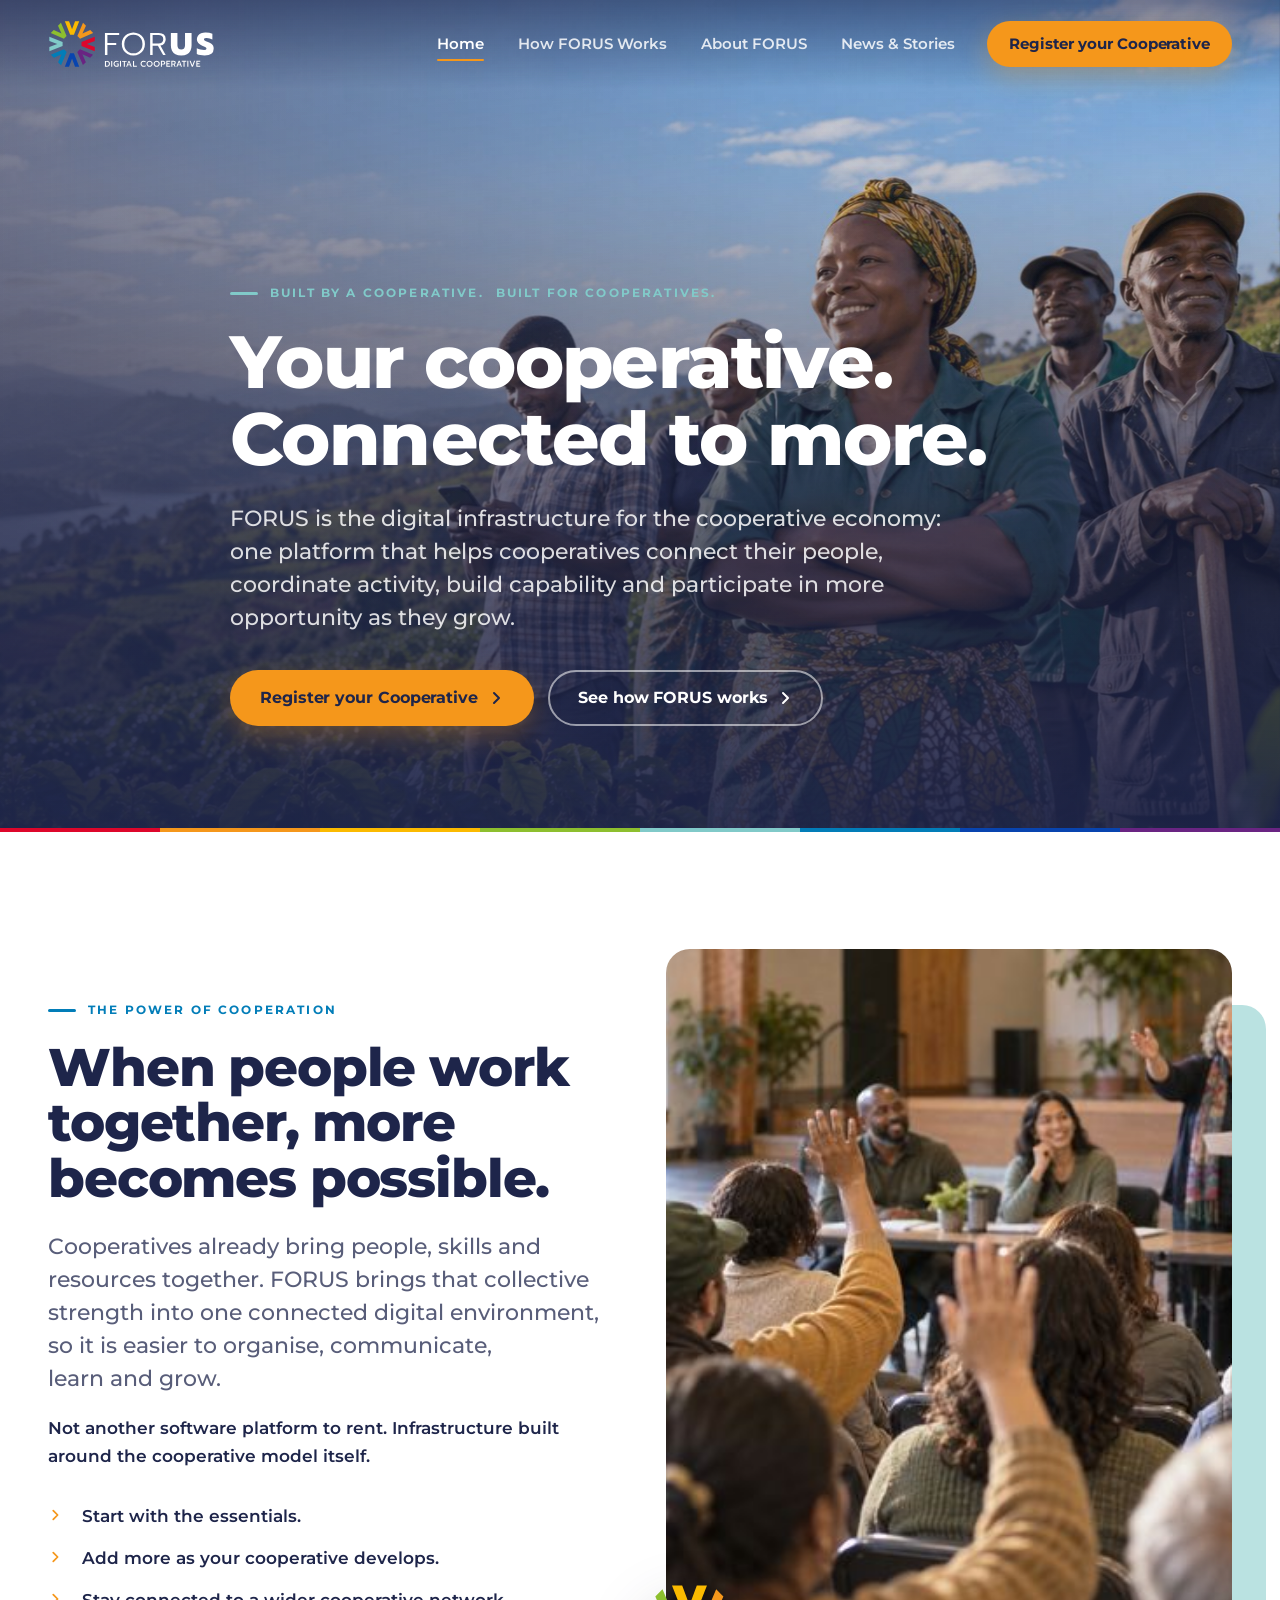
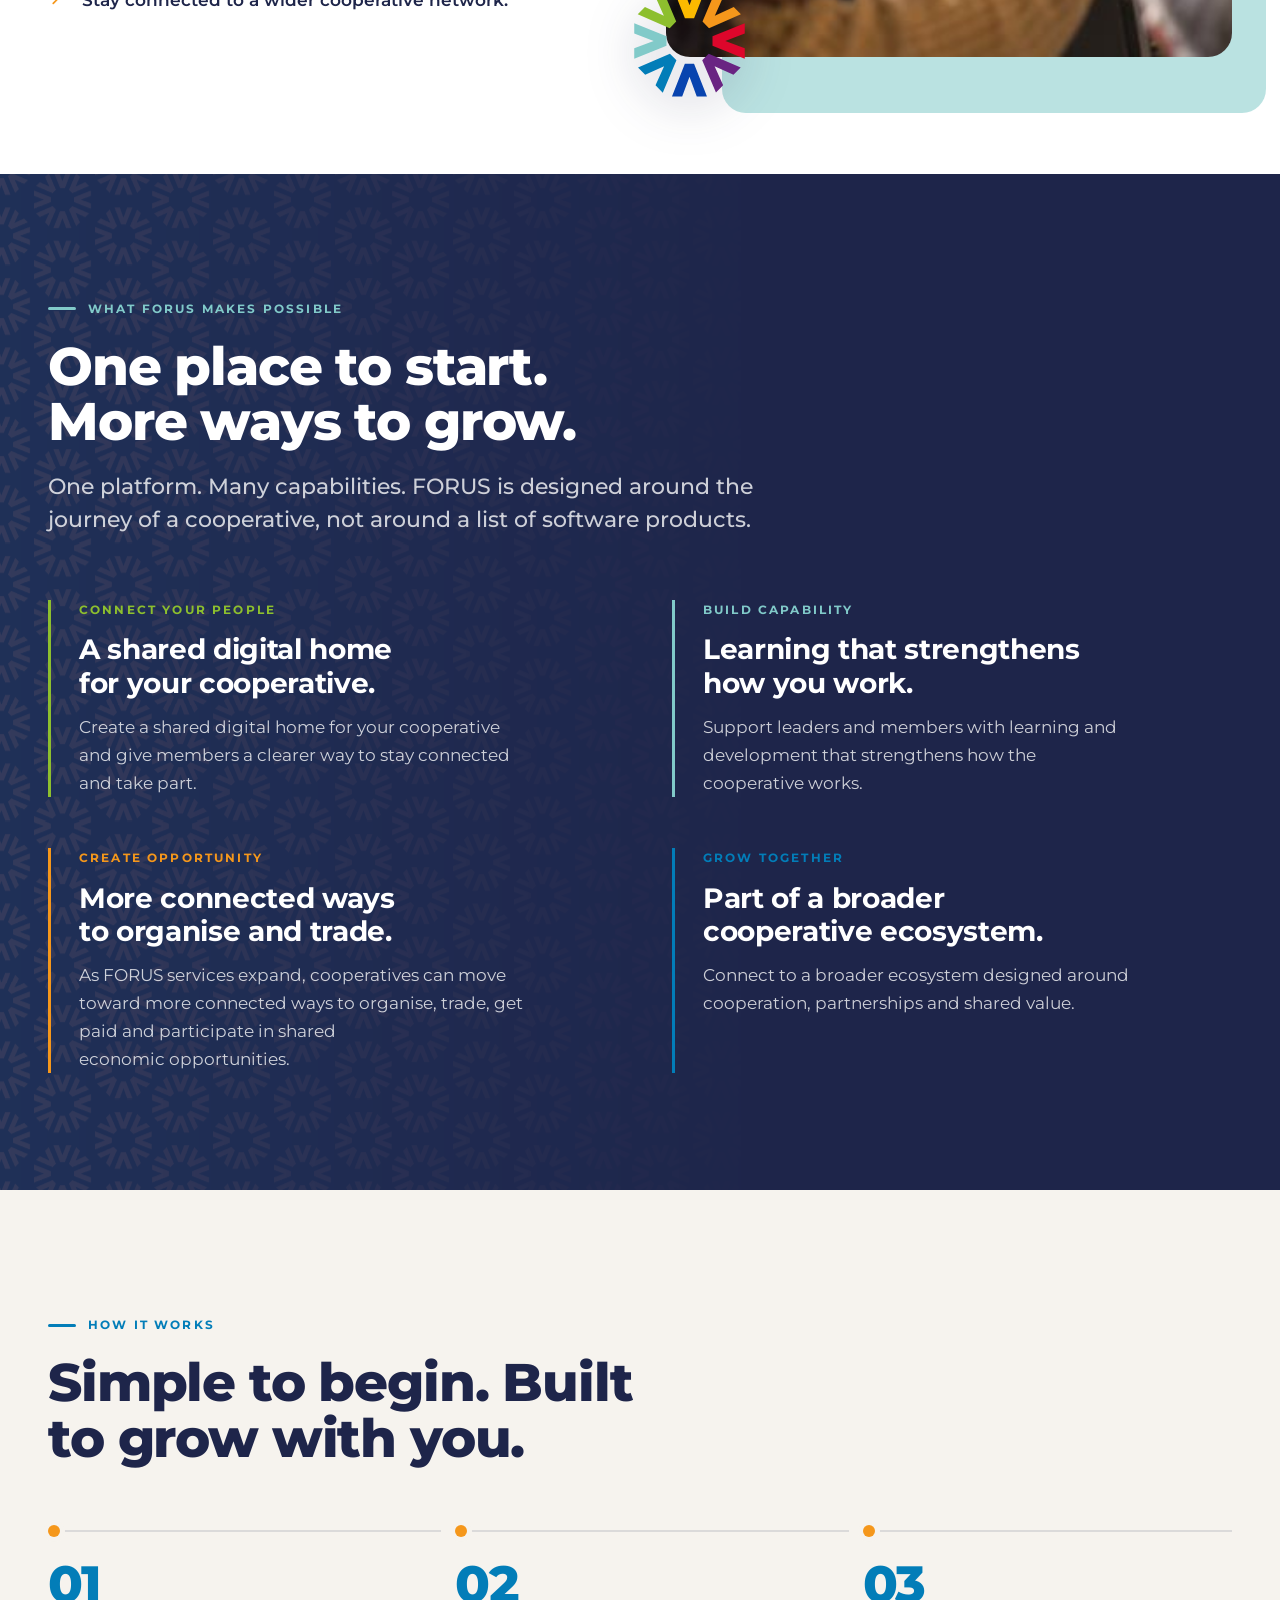
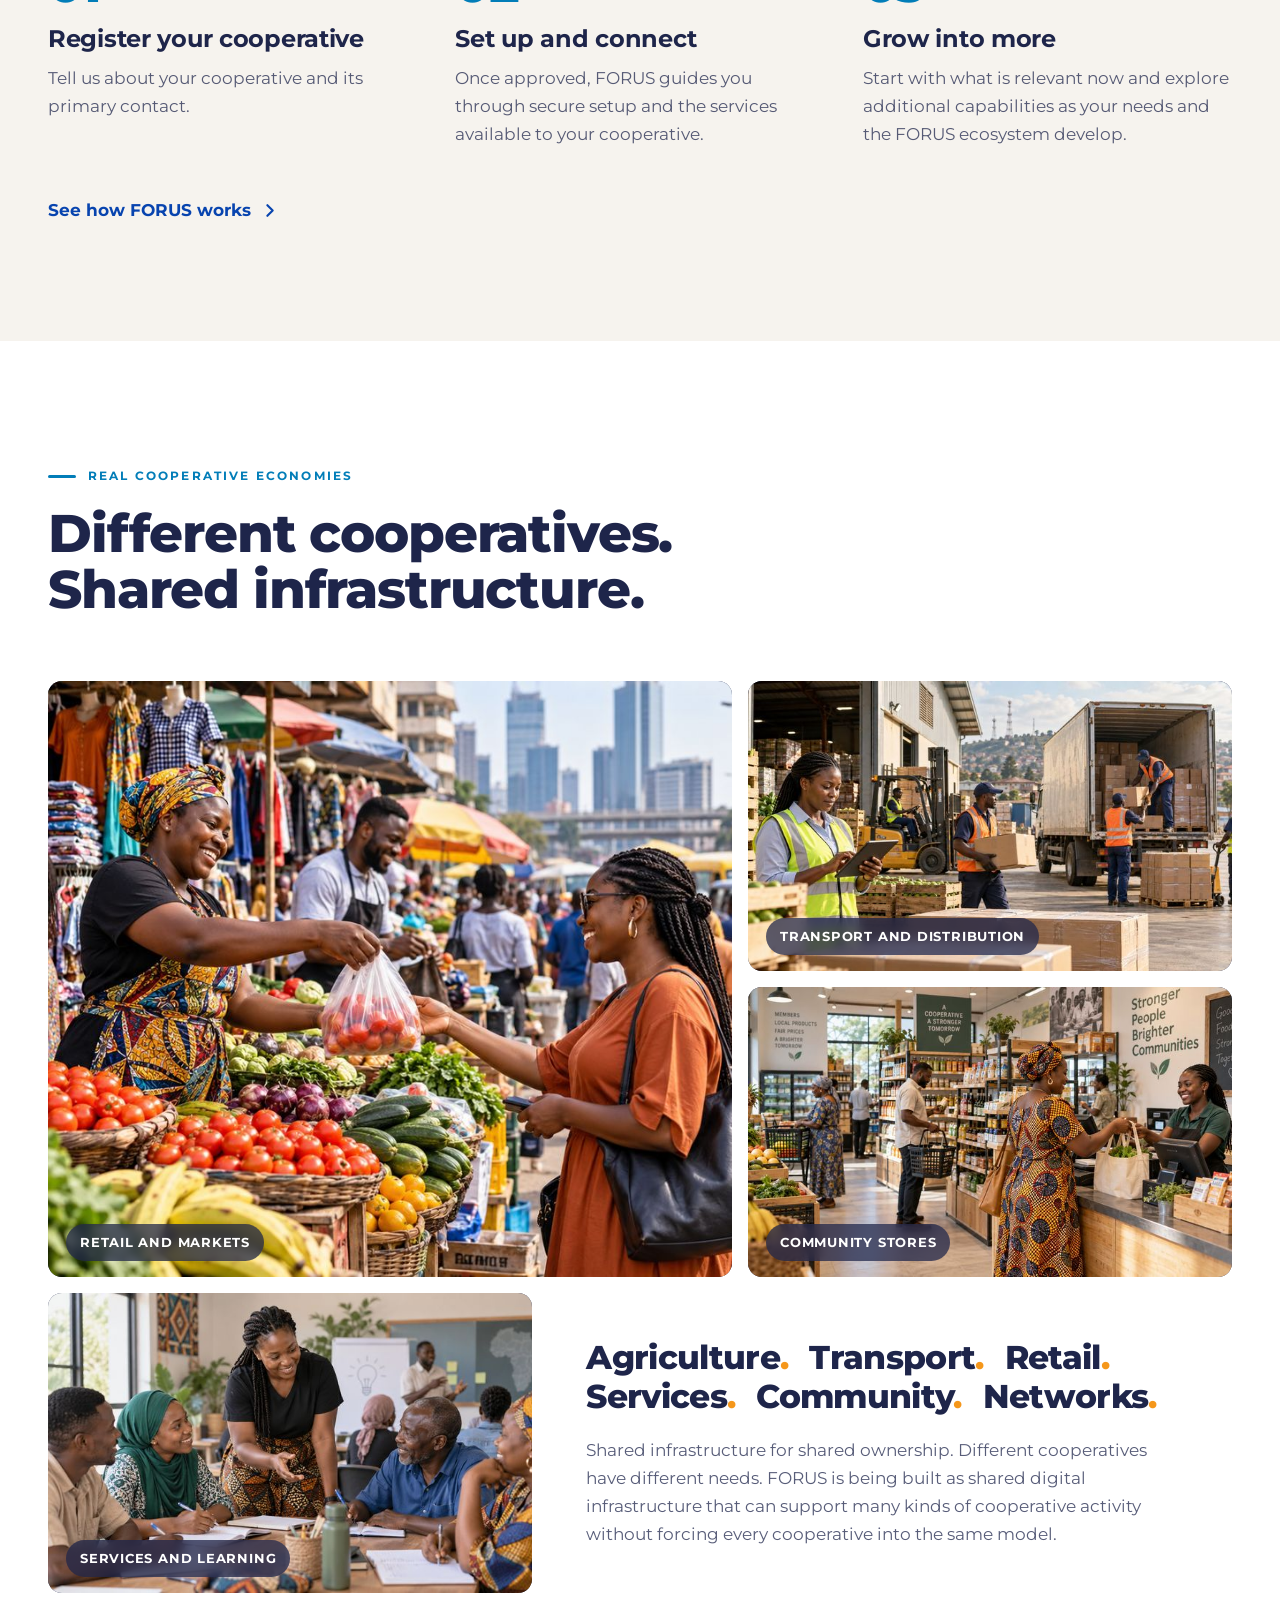
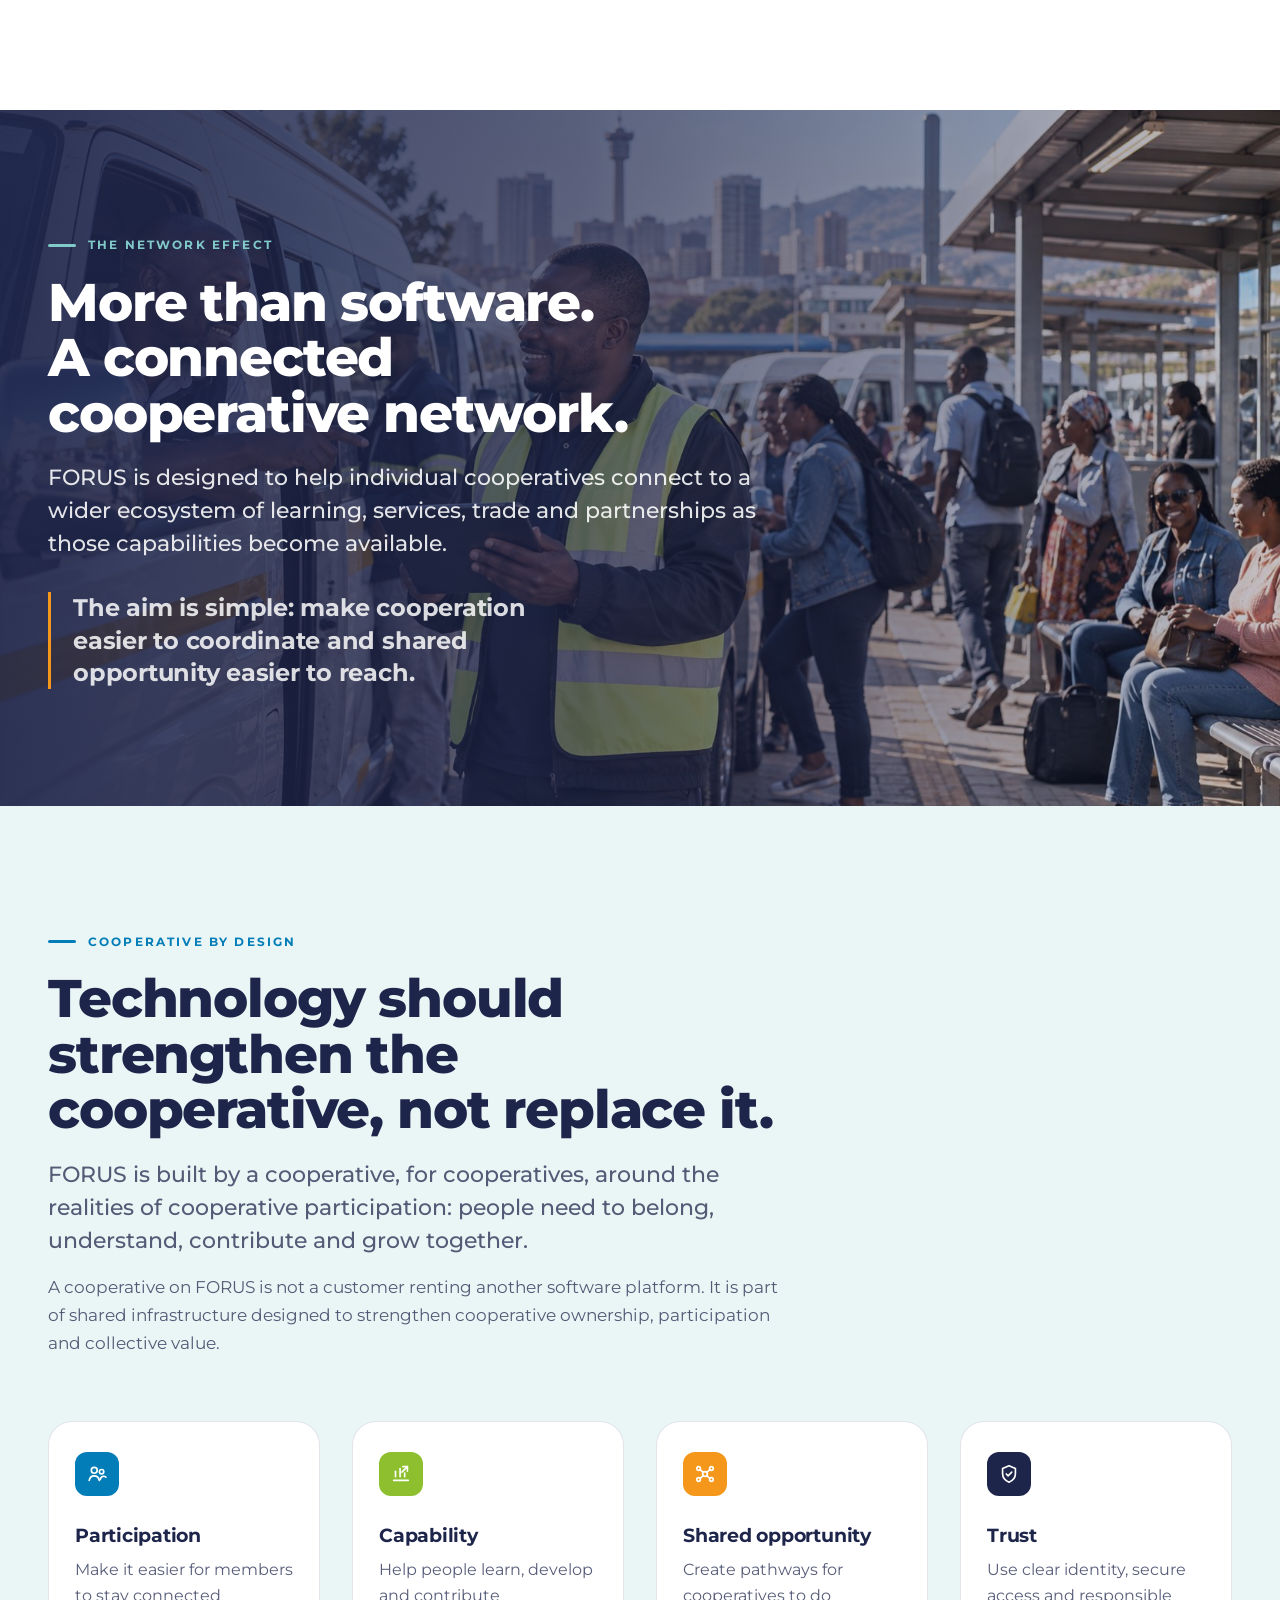
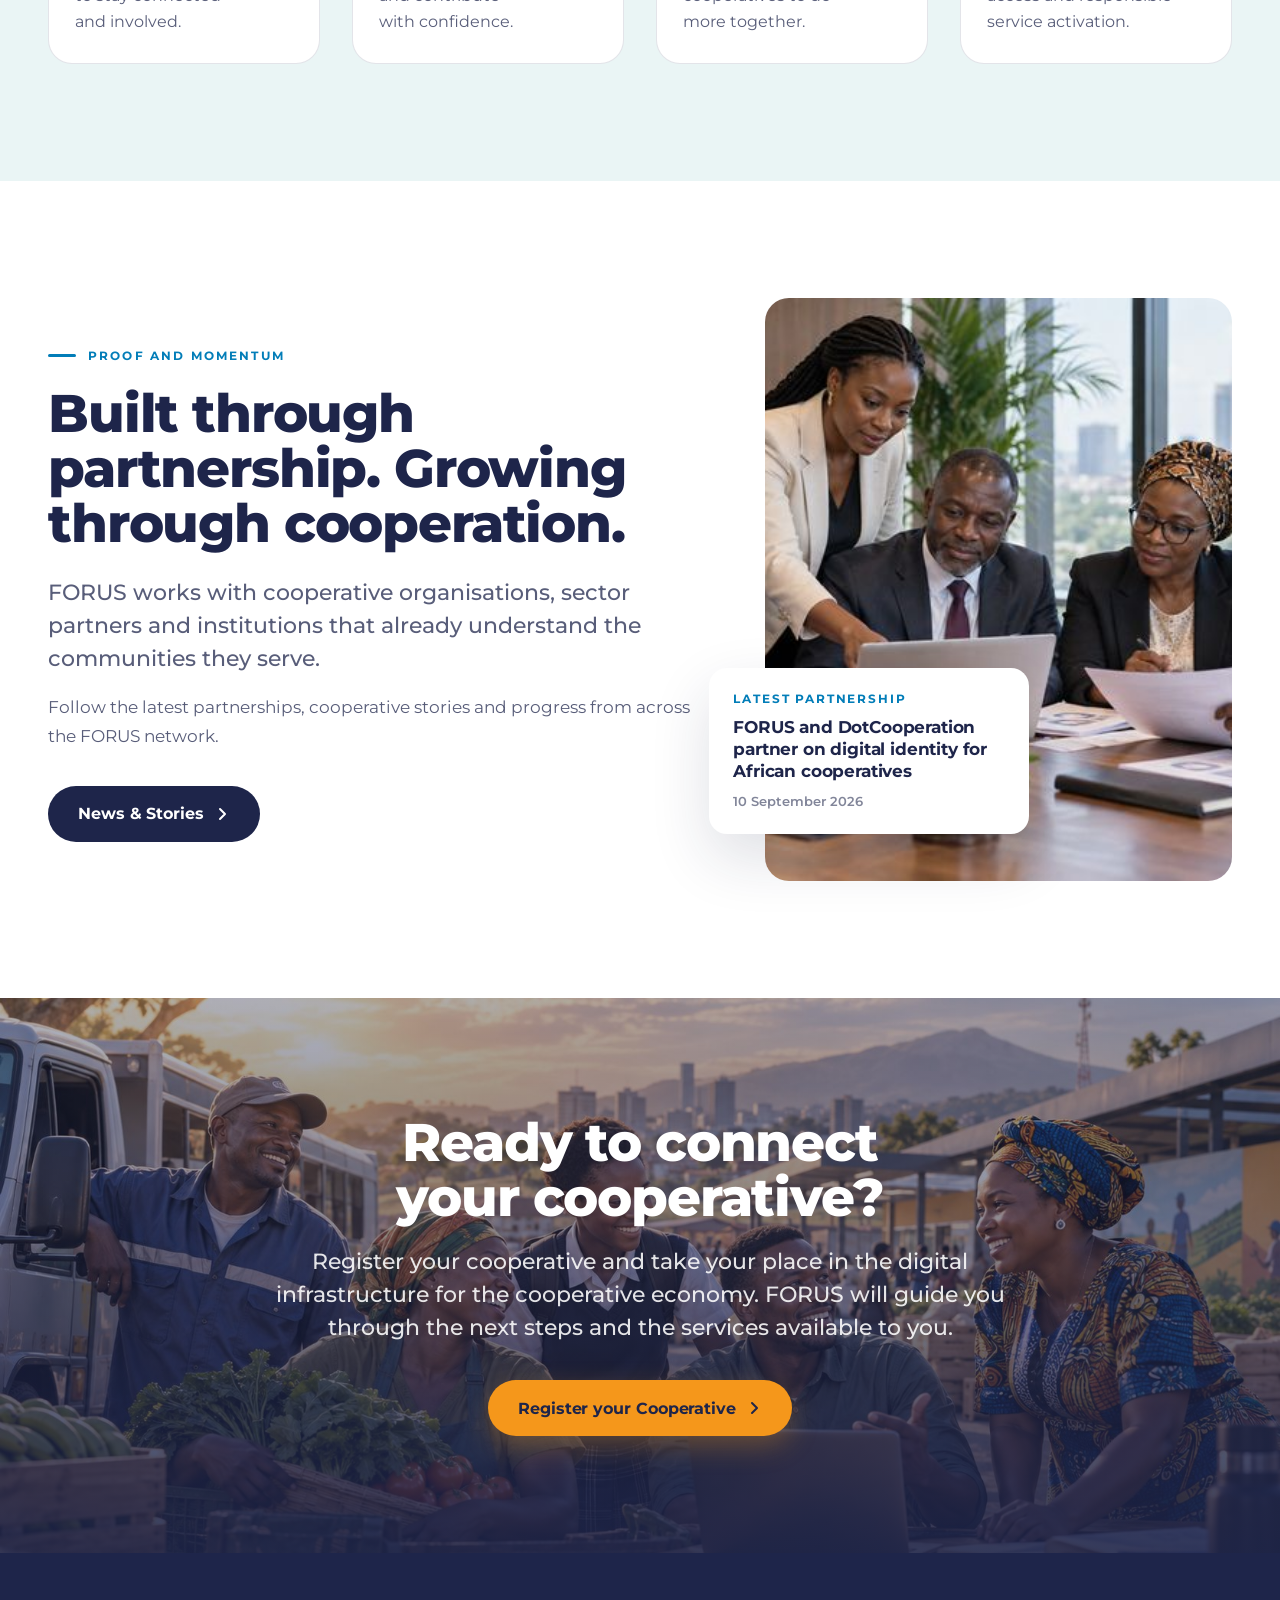
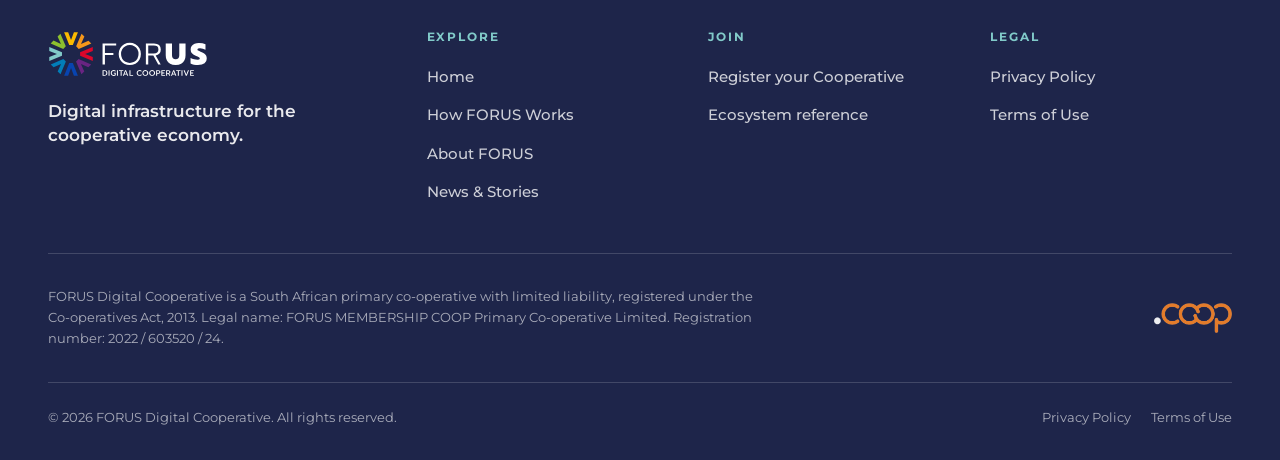
==== commit 5e0e5b48: "Polish: fix inline clamp syntax, breakable heading ties on phones Co-Authored-By: Claude Fable 5.1 <" ====
--- a/index.html
+++ b/index.html
@@ -35,8 +35,8 @@
   <div class="hero-media"><img src="assets/img/agriculture-1200.jpg" srcset="assets/img/agriculture-720.jpg 720w, assets/img/agriculture-1200.jpg 1200w, assets/img/agriculture-1672.jpg 1672w" sizes="100vw" width="1672" height="941" alt="Members of an agricultural cooperative standing among crops on a hillside, one checking a phone" style="--focus:64% 42%" fetchpriority="high" decoding="async"></div>
   <div class="hero-scrim" aria-hidden="true"></div>
   <div class="container hero-content">
-    <p class="eyebrow"><span class="nb">Built by a&nbsp;cooperative.</span> <span class="nb">Built for cooperatives.</span></p>
-    <h1 id="home-h1"><span class="nb">Your cooperative.</span><br><span class="nb">Connected to&nbsp;more.</span></h1>
+    <p class="eyebrow"><span class="nb">Built by <span class="tie">a cooperative.</span></span> <span class="nb">Built <span class="tie-long">for cooperatives.</span></span></p>
+    <h1 id="home-h1"><span class="nb"><span class="tie-long">Your cooperative.</span></span><br><span class="nb">Connected <span class="tie">to more.</span></span></h1>
     <p class="lead">FORUS is the digital infrastructure for the cooperative economy: one platform that helps cooperatives connect their people, coordinate activity, build capability and participate in more opportunity as they&nbsp;grow.</p>
     <div class="cta-row"><a class="btn btn-primary" href="register.html">Register your Cooperative<svg class="chev" viewBox="0 0 16 16" aria-hidden="true"><path d="M6 3l5 5-5 5" fill="none" stroke="currentColor" stroke-width="2" stroke-linecap="round" stroke-linejoin="round"/></svg></a><a class="btn btn-ghost" href="how-forus-works.html">See how FORUS works<svg class="chev" viewBox="0 0 16 16" aria-hidden="true"><path d="M6 3l5 5-5 5" fill="none" stroke="currentColor" stroke-width="2" stroke-linecap="round" stroke-linejoin="round"/></svg></a></div>
   </div>
@@ -47,15 +47,15 @@
   <div class="container split">
     <div class="col-6 reveal">
       <p class="eyebrow">The power of&nbsp;cooperation</p>
-      <h2 id="idea-h2">When people work together, more becomes possible.</h2>
+      <h2 id="idea-h2">When people work together, more <span class="tie-long">becomes possible.</span></h2>
       <div class="body-copy" style="margin-top:24px">
         <p class="lead">Cooperatives already bring people, skills and resources together. FORUS brings that collective strength into one connected digital environment, so it is easier to organise, communicate, learn and&nbsp;grow.</p>
         <p style="font-weight:600;color:var(--night-blue)">Not another software platform to rent. Infrastructure built around the cooperative model&nbsp;itself.</p>
       </div>
       <ul class="stack-list">
-        <li><svg class="chev" viewBox="0 0 16 16" aria-hidden="true"><path d="M6 3l5 5-5 5" fill="none" stroke="currentColor" stroke-width="2" stroke-linecap="round" stroke-linejoin="round"/></svg><span>Start with the&nbsp;essentials.</span></li>
-        <li><svg class="chev" viewBox="0 0 16 16" aria-hidden="true"><path d="M6 3l5 5-5 5" fill="none" stroke="currentColor" stroke-width="2" stroke-linecap="round" stroke-linejoin="round"/></svg><span>Add more as your cooperative develops.</span></li>
-        <li><svg class="chev" viewBox="0 0 16 16" aria-hidden="true"><path d="M6 3l5 5-5 5" fill="none" stroke="currentColor" stroke-width="2" stroke-linecap="round" stroke-linejoin="round"/></svg><span>Stay connected to a wider cooperative network.</span></li>
+        <li><svg class="chev" viewBox="0 0 16 16" aria-hidden="true"><path d="M6 3l5 5-5 5" fill="none" stroke="currentColor" stroke-width="2" stroke-linecap="round" stroke-linejoin="round"/></svg><span>Start with <span class="tie">the essentials.</span></span></li>
+        <li><svg class="chev" viewBox="0 0 16 16" aria-hidden="true"><path d="M6 3l5 5-5 5" fill="none" stroke="currentColor" stroke-width="2" stroke-linecap="round" stroke-linejoin="round"/></svg><span>Add more as your <span class="tie-long">cooperative develops.</span></span></li>
+        <li><svg class="chev" viewBox="0 0 16 16" aria-hidden="true"><path d="M6 3l5 5-5 5" fill="none" stroke="currentColor" stroke-width="2" stroke-linecap="round" stroke-linejoin="round"/></svg><span>Stay connected to a wider <span class="tie-long">cooperative network.</span></span></li>
       </ul>
     </div>
     <div class="col-6 reveal" data-delay="1">
@@ -68,14 +68,14 @@
   <div class="container">
     <div class="section-head reveal">
       <p class="eyebrow on-dark">What FORUS makes&nbsp;possible</p>
-      <h2 id="possible-h2">One place to start. More ways to&nbsp;grow.</h2>
+      <h2 id="possible-h2">One place to start. More ways <span class="tie">to grow.</span></h2>
       <p class="lead">One platform. Many capabilities. FORUS is designed around the journey of a cooperative, not around a list of software&nbsp;products.</p>
     </div>
     <ul class="outcomes">
-      <li class="outcome reveal" style="--accent:var(--green)"><small>Connect your&nbsp;people</small><h3>A shared digital home for your cooperative.</h3><p>Create a shared digital home for your cooperative and give members a clearer way to stay connected and take&nbsp;part.</p></li>
-      <li class="outcome reveal" data-delay="1" style="--accent:var(--light-blue)"><small>Build&nbsp;capability</small><h3>Learning that strengthens how you&nbsp;work.</h3><p>Support leaders and members with learning and development that strengthens how the cooperative&nbsp;works.</p></li>
-      <li class="outcome reveal" data-delay="2" style="--accent:var(--orange)"><small>Create&nbsp;opportunity</small><h3>More connected ways to organise and&nbsp;trade.</h3><p>As FORUS services expand, cooperatives can move toward more connected ways to organise, trade, get paid and participate in shared economic&nbsp;opportunities.</p></li>
-      <li class="outcome reveal" data-delay="3" style="--accent:var(--medium-blue)"><small>Grow&nbsp;together</small><h3>Part of a broader cooperative ecosystem.</h3><p>Connect to a broader ecosystem designed around cooperation, partnerships and shared&nbsp;value.</p></li>
+      <li class="outcome reveal" style="--accent:var(--green)"><small>Connect your&nbsp;people</small><h3>A shared digital home for <span class="tie-long">your cooperative.</span></h3><p>Create a shared digital home for your cooperative and give members a clearer way to stay connected and take&nbsp;part.</p></li>
+      <li class="outcome reveal" data-delay="1" style="--accent:var(--light-blue)"><small>Build&nbsp;capability</small><h3>Learning that strengthens how <span class="tie">you work.</span></h3><p>Support leaders and members with learning and development that strengthens how the cooperative&nbsp;works.</p></li>
+      <li class="outcome reveal" data-delay="2" style="--accent:var(--orange)"><small>Create&nbsp;opportunity</small><h3>More connected ways to organise <span class="tie">and trade.</span></h3><p>As FORUS services expand, cooperatives can move toward more connected ways to organise, trade, get paid and participate in shared economic&nbsp;opportunities.</p></li>
+      <li class="outcome reveal" data-delay="3" style="--accent:var(--medium-blue)"><small>Grow&nbsp;together</small><h3>Part of a broader <span class="tie-long">cooperative ecosystem.</span></h3><p>Connect to a broader ecosystem designed around cooperation, partnerships and shared&nbsp;value.</p></li>
     </ul>
   </div>
 </section>
@@ -84,12 +84,12 @@
   <div class="container">
     <div class="section-head reveal">
       <p class="eyebrow">How it&nbsp;works</p>
-      <h2 id="how-h2">Simple to begin. Built to grow with&nbsp;you.</h2>
+      <h2 id="how-h2">Simple to begin. Built to grow <span class="tie">with you.</span></h2>
     </div>
     <ol class="steps">
-      <li class="step reveal"><span class="num">01</span><h3>Register your&nbsp;cooperative</h3><p>Tell us about your cooperative and its primary&nbsp;contact.</p></li>
-      <li class="step reveal" data-delay="1"><span class="num">02</span><h3>Set up and&nbsp;connect</h3><p>Once approved, FORUS guides you through secure setup and the services available to your&nbsp;cooperative.</p></li>
-      <li class="step reveal" data-delay="2"><span class="num">03</span><h3>Grow into&nbsp;more</h3><p>Start with what is relevant now and explore additional capabilities as your needs and the FORUS ecosystem&nbsp;develop.</p></li>
+      <li class="step reveal"><span class="num">01</span><h3>Register <span class="tie">your cooperative</span></h3><p>Tell us about your cooperative and its primary&nbsp;contact.</p></li>
+      <li class="step reveal" data-delay="1"><span class="num">02</span><h3>Set up <span class="tie">and connect</span></h3><p>Once approved, FORUS guides you through secure setup and the services available to your&nbsp;cooperative.</p></li>
+      <li class="step reveal" data-delay="2"><span class="num">03</span><h3>Grow <span class="tie">into more</span></h3><p>Start with what is relevant now and explore additional capabilities as your needs and the FORUS ecosystem&nbsp;develop.</p></li>
     </ol>
     <div class="cta-row reveal" style="margin-top:48px"><a class="link-more" href="how-forus-works.html">See how FORUS works<svg class="chev" viewBox="0 0 16 16" aria-hidden="true"><path d="M6 3l5 5-5 5" fill="none" stroke="currentColor" stroke-width="2" stroke-linecap="round" stroke-linejoin="round"/></svg></a></div>
   </div>
@@ -99,7 +99,7 @@
   <div class="container">
     <div class="section-head reveal">
       <p class="eyebrow">Real cooperative&nbsp;economies</p>
-      <h2 id="sectors-h2">Different cooperatives. Shared infrastructure.</h2>
+      <h2 id="sectors-h2">Different cooperatives. <span class="tie-long">Shared infrastructure.</span></h2>
     </div>
     <div class="mosaic">
       <figure class="m1 reveal"><img src="assets/img/market-1200.jpg" srcset="assets/img/market-720.jpg 720w, assets/img/market-1200.jpg 1200w, assets/img/market-1672.jpg 1672w" sizes="(max-width: 900px) 100vw, 58vw" width="1672" height="941" alt="A market vendor handing fresh produce to a customer on a busy city street" style="--focus:45% 50%" loading="lazy" decoding="async"><figcaption>Retail and&nbsp;markets</figcaption></figure>
@@ -122,7 +122,7 @@
   <div class="container">
     <div class="section-head reveal">
       <p class="eyebrow on-dark">The network&nbsp;effect</p>
-      <h2 id="network-h2">More than software. A connected cooperative network.</h2>
+      <h2 id="network-h2">More than software. A connected <span class="tie-long">cooperative network.</span></h2>
       <p class="lead">FORUS is designed to help individual cooperatives connect to a wider ecosystem of learning, services, trade and partnerships as those capabilities become&nbsp;available.</p>
       <p class="pull">The aim is simple: make cooperation easier to coordinate and shared opportunity easier to&nbsp;reach.</p>
     </div>
@@ -133,14 +133,14 @@
   <div class="container">
     <div class="section-head reveal">
       <p class="eyebrow">Cooperative by&nbsp;design</p>
-      <h2 id="design-h2">Technology should strengthen the cooperative, not replace&nbsp;it.</h2>
+      <h2 id="design-h2">Technology should strengthen the cooperative, not <span class="tie">replace it.</span></h2>
       <p class="lead">FORUS is built by a cooperative, for cooperatives, around the realities of cooperative participation: people need to belong, understand, contribute and grow&nbsp;together.</p>
       <p class="body-copy" style="margin-top:16px">A cooperative on FORUS is not a customer renting another software platform. It is part of shared infrastructure designed to strengthen cooperative ownership, participation and collective&nbsp;value.</p>
     </div>
     <ul class="principles">
       <li class="principle reveal"><div class="principle-glyph" style="--accent:var(--medium-blue)"><svg viewBox="0 0 24 24" fill="none" stroke="currentColor" stroke-width="1.8" stroke-linecap="round" stroke-linejoin="round" aria-hidden="true"><circle cx="9" cy="8" r="3.2"/><circle cx="17" cy="9.5" r="2.4"/><path d="M3.5 19c.6-3.3 2.8-5 5.5-5s4.9 1.7 5.5 5"/><path d="M15.5 18c.4-2.2 1.9-3.5 3.8-3.5 1 0 1.8.3 2.4.9"/></svg></div><h3>Participation</h3><p>Make it easier for members to stay connected and&nbsp;involved.</p></li>
       <li class="principle reveal"><div class="principle-glyph" style="--accent:var(--green)"><svg viewBox="0 0 24 24" fill="none" stroke="currentColor" stroke-width="1.8" stroke-linecap="round" stroke-linejoin="round" aria-hidden="true"><path d="M4 19h16"/><path d="M6 15V9"/><path d="M11 15V6"/><path d="M16 15v-4"/><path d="M14 4h5v5"/><path d="M19 4l-6 6"/></svg></div><h3>Capability</h3><p>Help people learn, develop and contribute with&nbsp;confidence.</p></li>
-      <li class="principle reveal"><div class="principle-glyph" style="--accent:var(--orange)"><svg viewBox="0 0 24 24" fill="none" stroke="currentColor" stroke-width="1.8" stroke-linecap="round" stroke-linejoin="round" aria-hidden="true"><circle cx="12" cy="12" r="2.6"/><circle cx="5" cy="6" r="2"/><circle cx="19" cy="6" r="2"/><circle cx="5" cy="18" r="2"/><circle cx="19" cy="18" r="2"/><path d="M6.6 7.3l3.6 3M17.4 7.3l-3.6 3M6.6 16.7l3.6-3M17.4 16.7l-3.6-3"/></svg></div><h3>Shared opportunity</h3><p>Create pathways for cooperatives to do more&nbsp;together.</p></li>
+      <li class="principle reveal"><div class="principle-glyph" style="--accent:var(--orange)"><svg viewBox="0 0 24 24" fill="none" stroke="currentColor" stroke-width="1.8" stroke-linecap="round" stroke-linejoin="round" aria-hidden="true"><circle cx="12" cy="12" r="2.6"/><circle cx="5" cy="6" r="2"/><circle cx="19" cy="6" r="2"/><circle cx="5" cy="18" r="2"/><circle cx="19" cy="18" r="2"/><path d="M6.6 7.3l3.6 3M17.4 7.3l-3.6 3M6.6 16.7l3.6-3M17.4 16.7l-3.6-3"/></svg></div><h3><span class="tie-long">Shared opportunity</span></h3><p>Create pathways for cooperatives to do more&nbsp;together.</p></li>
       <li class="principle reveal"><div class="principle-glyph" style="--accent:var(--night-blue)"><svg viewBox="0 0 24 24" fill="none" stroke="currentColor" stroke-width="1.8" stroke-linecap="round" stroke-linejoin="round" aria-hidden="true"><path d="M12 3l7 3v5.5c0 4.4-3 7.8-7 9.5-4-1.7-7-5.1-7-9.5V6z"/><path d="M9 12l2 2 4-4"/></svg></div><h3>Trust</h3><p>Use clear identity, secure access and responsible service&nbsp;activation.</p></li>
     </ul>
   </div>
@@ -150,7 +150,7 @@
   <div class="container proof">
     <div class="reveal">
       <p class="eyebrow">Proof and&nbsp;momentum</p>
-      <h2 id="proof-h2">Built through partnership. Growing through cooperation.</h2>
+      <h2 id="proof-h2">Built through partnership. Growing <span class="tie-long">through cooperation.</span></h2>
       <div class="body-copy" style="margin-top:24px">
         <p class="lead">FORUS works with cooperative organisations, sector partners and institutions that already understand the communities they&nbsp;serve.</p>
         <p>Follow the latest partnerships, cooperative stories and progress from across the FORUS&nbsp;network.</p>
@@ -173,7 +173,7 @@
   <div class="bleed-scrim center" aria-hidden="true"></div>
   <div class="container">
     <div class="section-head reveal">
-      <h2 id="cta-h2">Ready to connect your cooperative?</h2>
+      <h2 id="cta-h2">Ready to connect <span class="tie-long">your cooperative?</span></h2>
       <p class="lead">Register your cooperative and take your place in the digital infrastructure for the cooperative economy. FORUS will guide you through the next steps and the services available to&nbsp;you.</p>
       <div class="cta-row"><a class="btn btn-primary" href="register.html">Register your Cooperative<svg class="chev" viewBox="0 0 16 16" aria-hidden="true"><path d="M6 3l5 5-5 5" fill="none" stroke="currentColor" stroke-width="2" stroke-linecap="round" stroke-linejoin="round"/></svg></a></div>
     </div>
--- a/assets/css/site.css
+++ b/assets/css/site.css
@@ -222,7 +222,7 @@
 }
 .hero-content { position: relative; max-width: 820px; }
 .hero h1 { color: var(--white); max-width: 20ch; }
-.nb { white-space: nowrap; }
+.nb, .tie, .tie-long { white-space: nowrap; }
 .hero-home h1 { font-size: clamp(2.5rem, 1.5rem + 4.3vw, 4.6rem); }
 .hero .lead { color: rgba(255, 255, 255, .84); max-width: 50ch; margin-top: 24px; }
 .hero .eyebrow { color: var(--light-blue); }
@@ -599,7 +599,7 @@
 }
 @media (max-width: 600px) {
   .hero { min-height: min(88vh, 760px); }
-  h1 .nb, h2 .nb { white-space: normal; }
+  h1 .nb, h2 .nb, .tie-long { white-space: normal; }
   .hero h1 { max-width: none; }
   .hero-scrim { background: linear-gradient(to top, rgba(30, 37, 74, .96) 0%, rgba(30, 37, 74, .7) 45%, rgba(30, 37, 74, .2) 85%, rgba(30, 37, 74, .05)); }
   .cta-row .btn { width: 100%; }
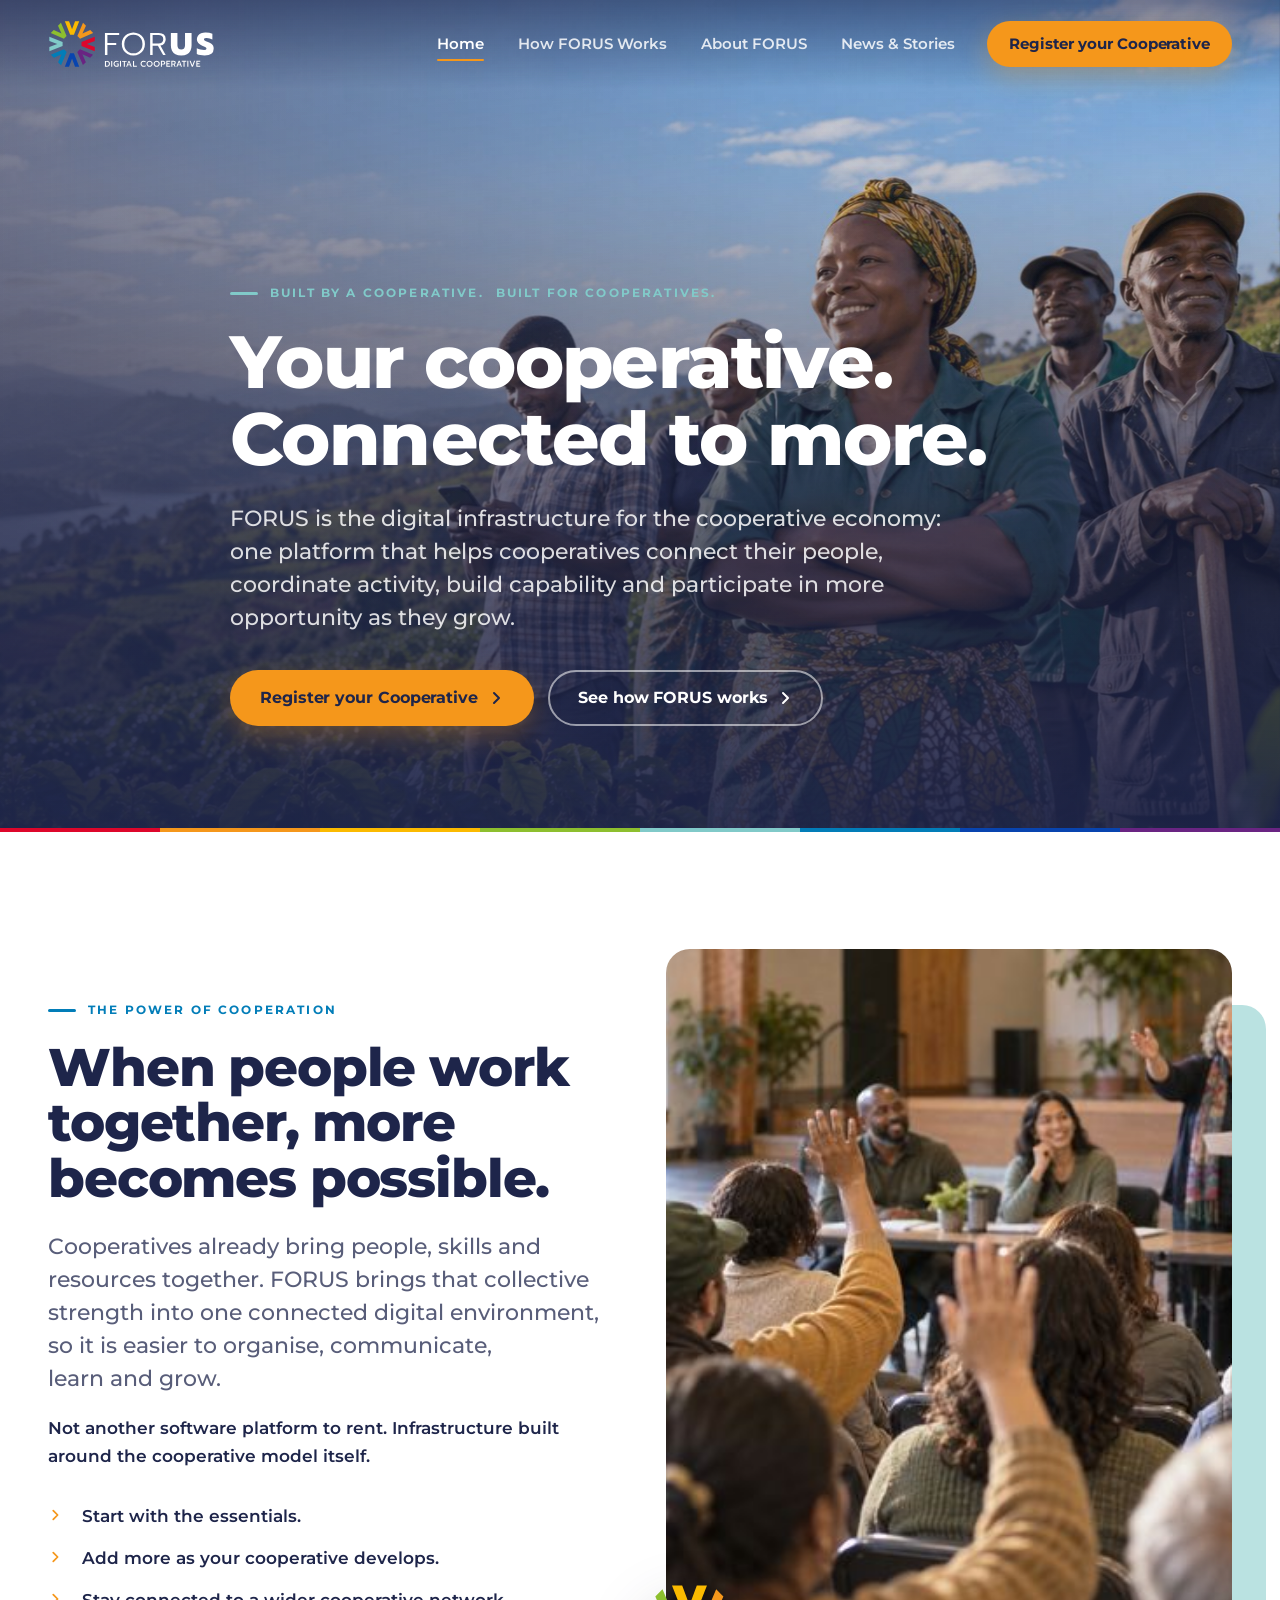
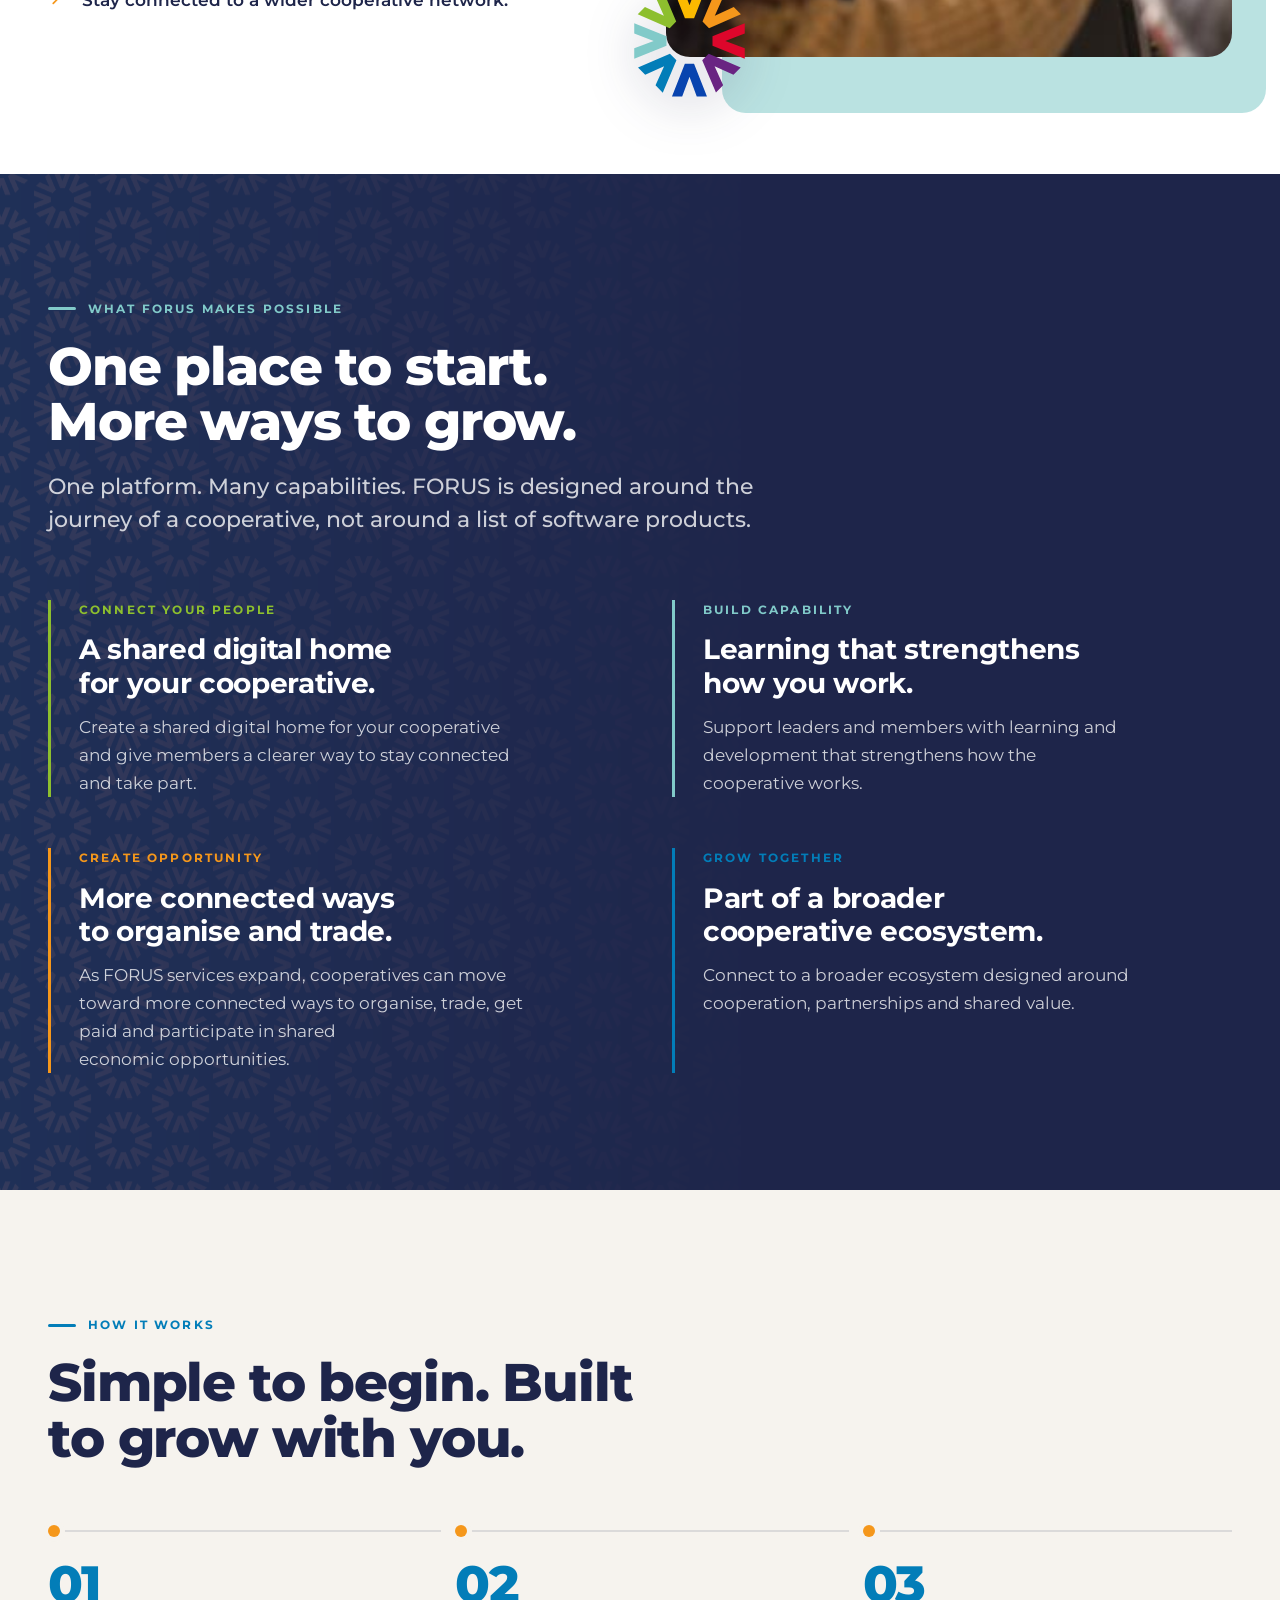
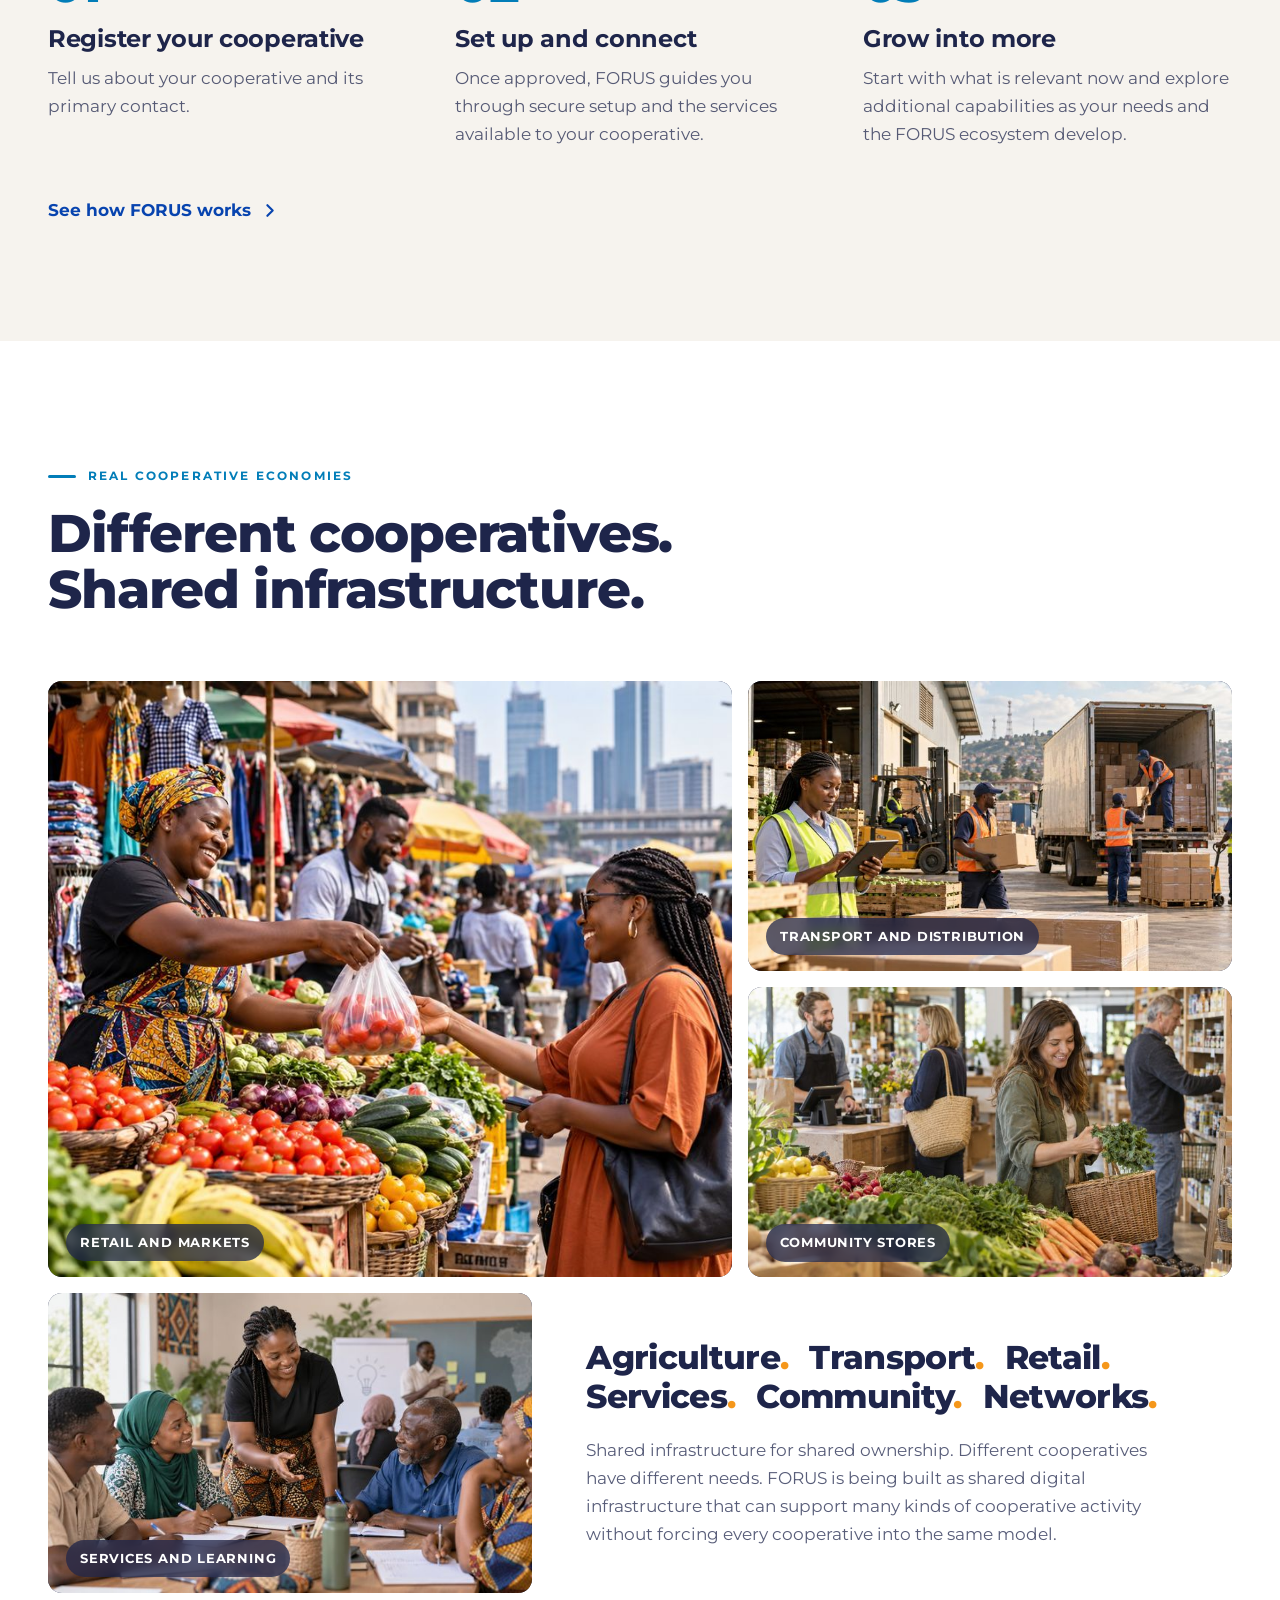
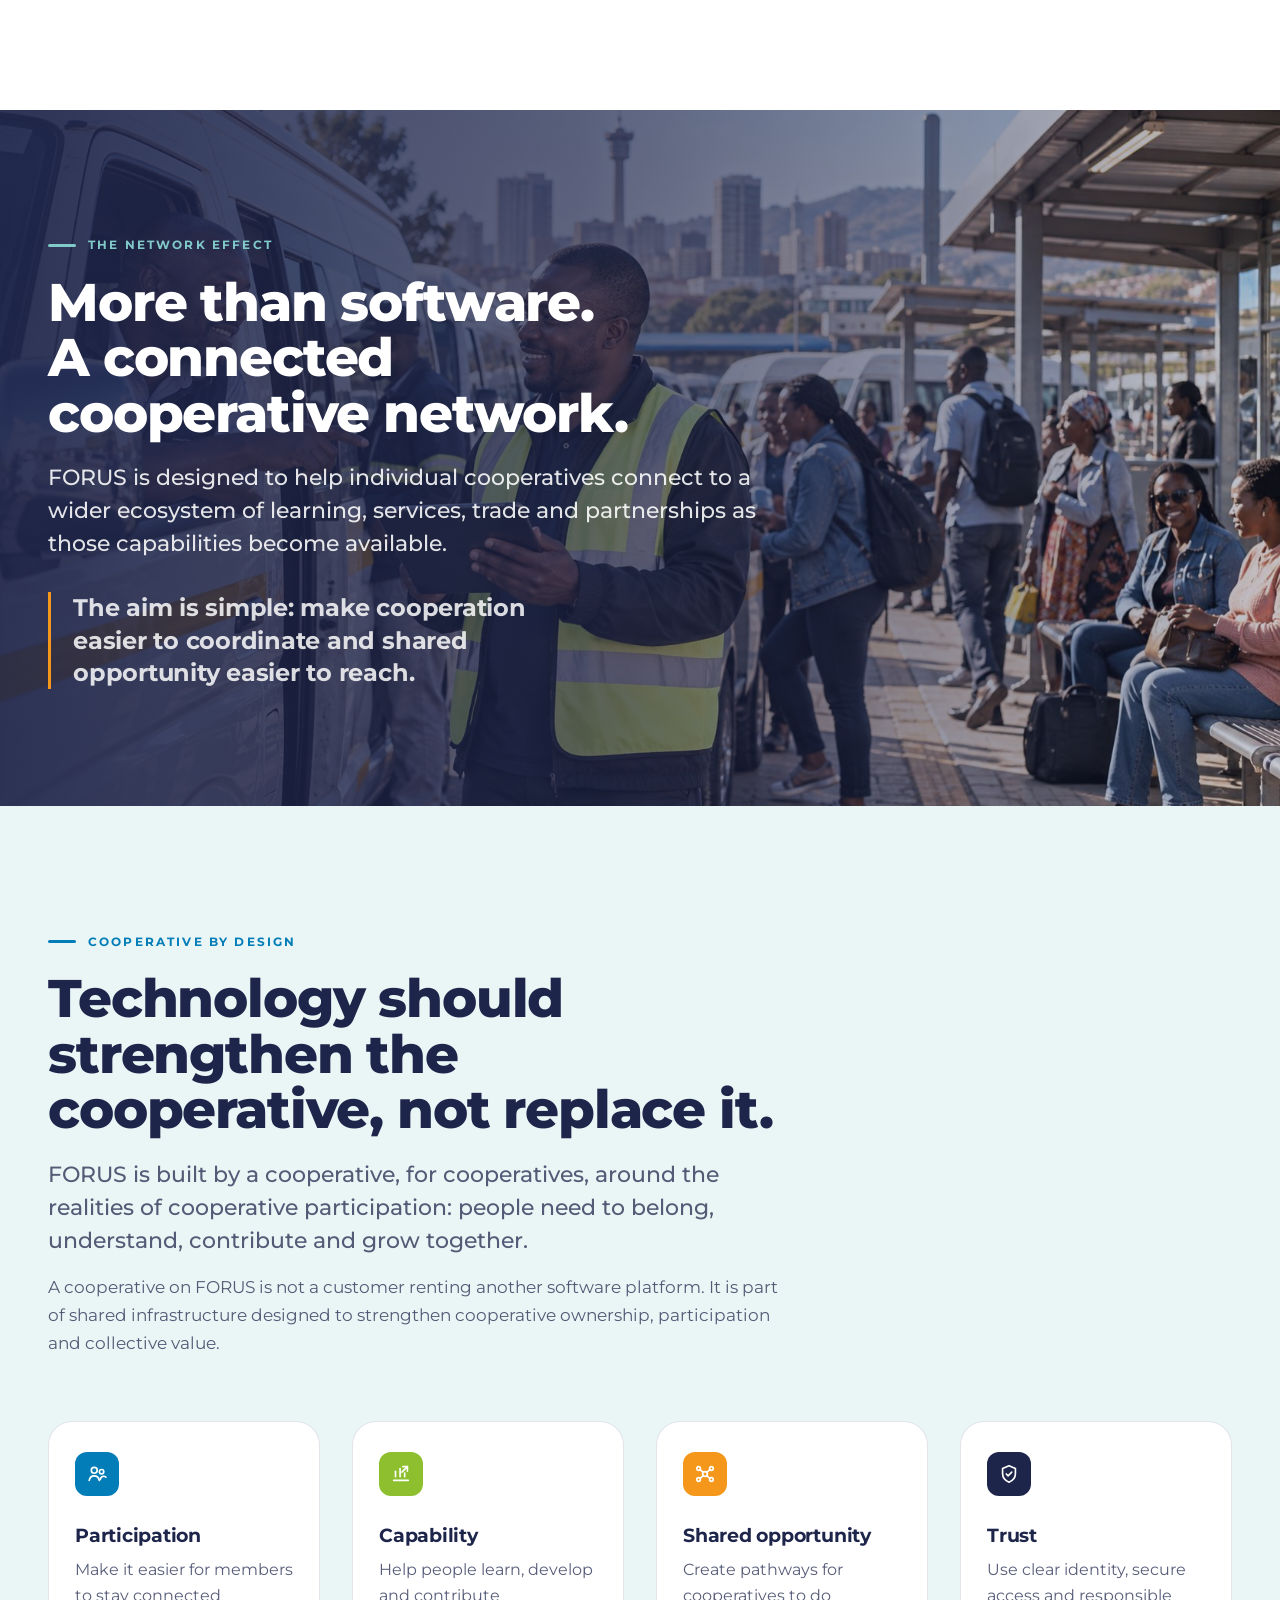
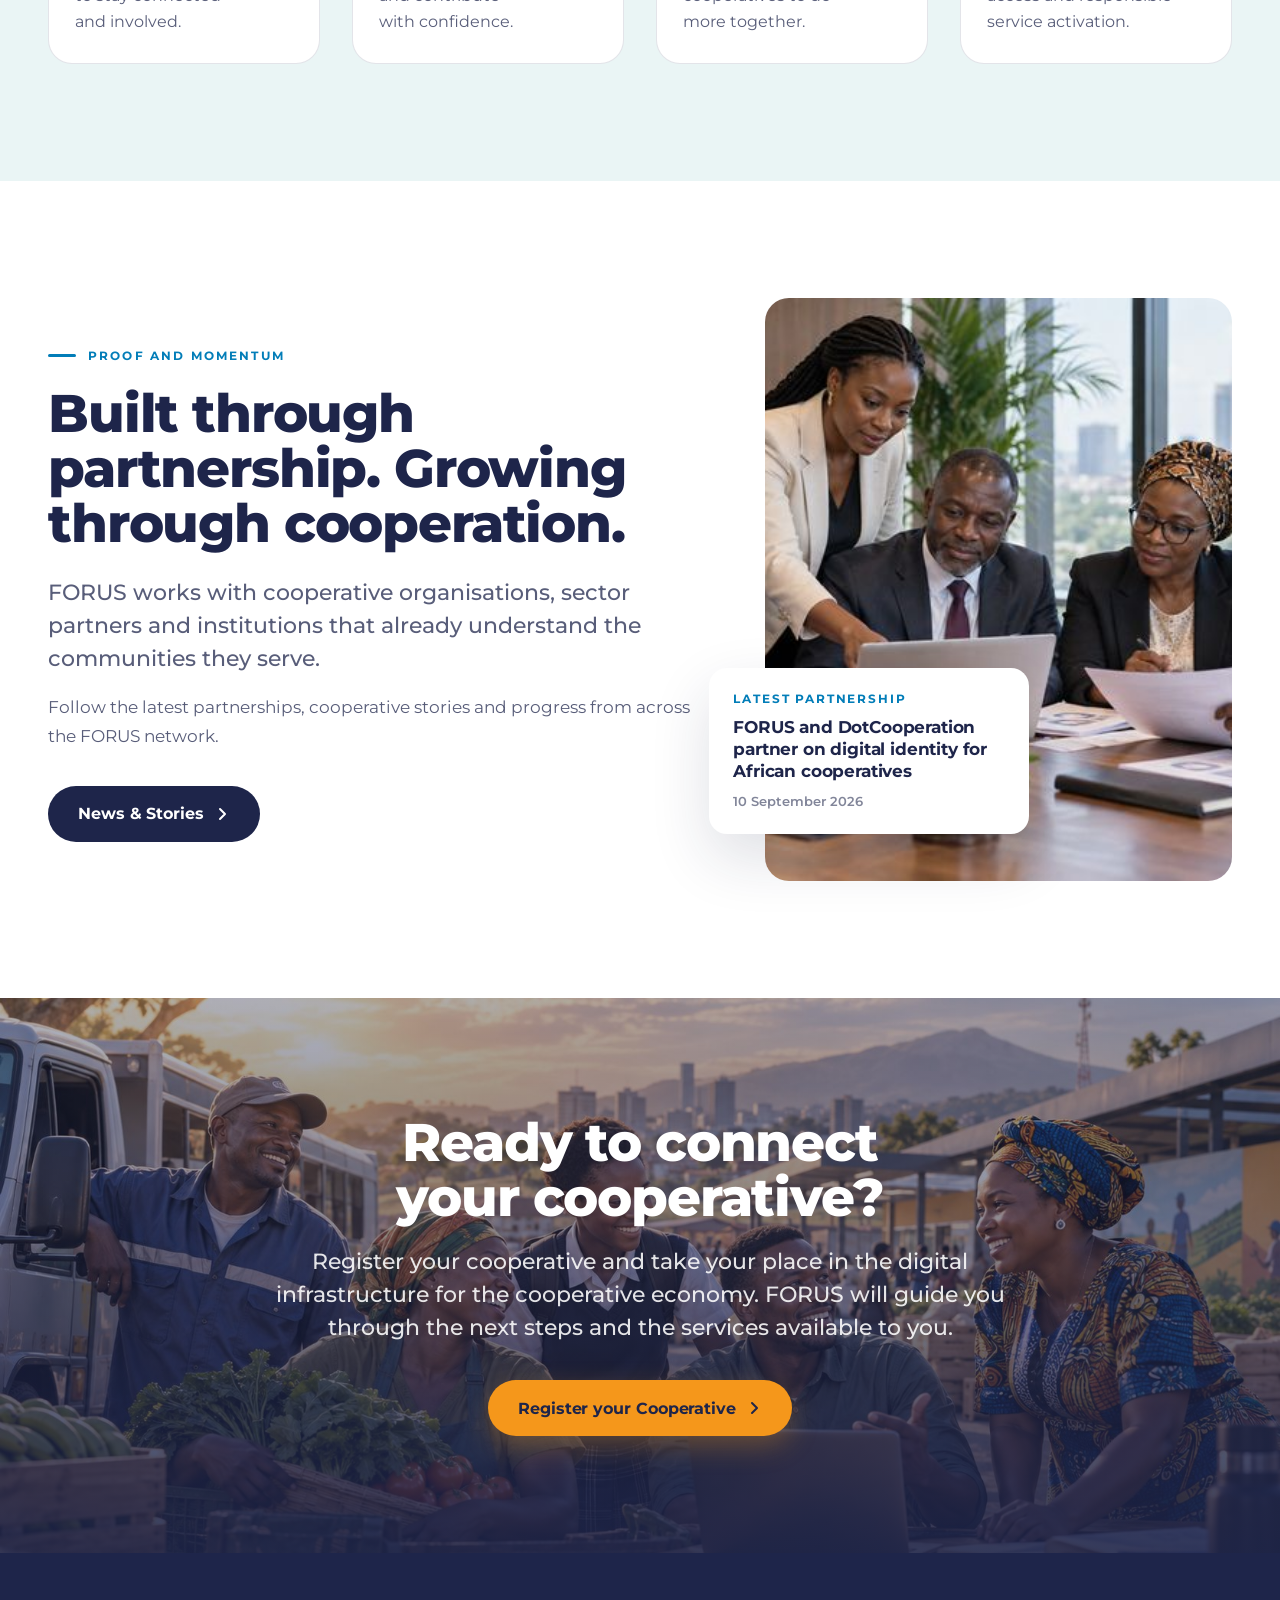
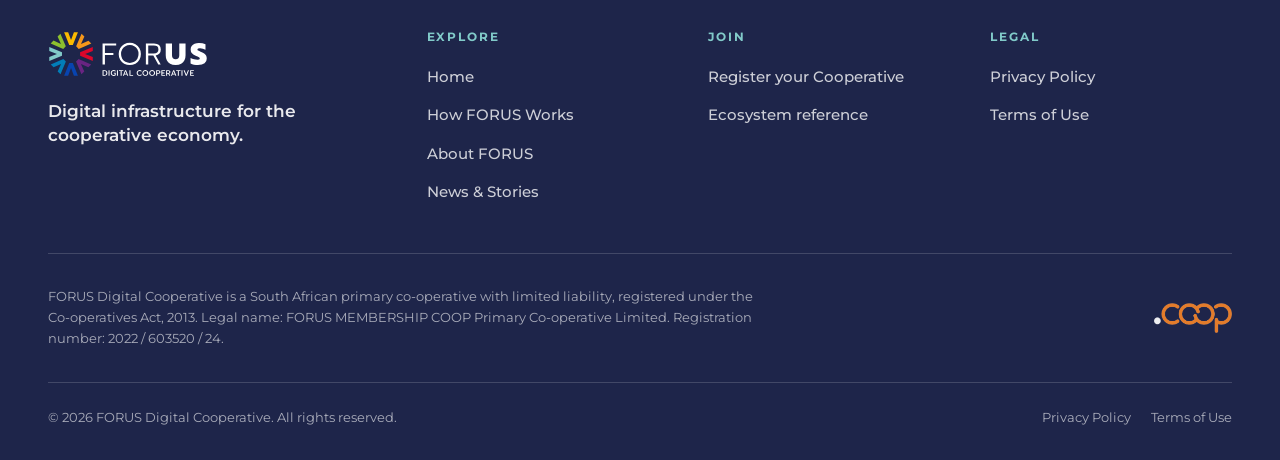
==== commit bf036dba: "Add three demographic images across Home, How FORUS Works and About Co-Authored-By: Claude Fable 5.1" ====
--- a/index.html
+++ b/index.html
@@ -104,7 +104,7 @@
     <div class="mosaic">
       <figure class="m1 reveal"><img src="assets/img/market-1200.jpg" srcset="assets/img/market-720.jpg 720w, assets/img/market-1200.jpg 1200w, assets/img/market-1672.jpg 1672w" sizes="(max-width: 900px) 100vw, 58vw" width="1672" height="941" alt="A market vendor handing fresh produce to a customer on a busy city street" style="--focus:45% 50%" loading="lazy" decoding="async"><figcaption>Retail and&nbsp;markets</figcaption></figure>
       <figure class="m2 reveal" data-delay="1"><img src="assets/img/logistics-1200.jpg" srcset="assets/img/logistics-720.jpg 720w, assets/img/logistics-1200.jpg 1200w, assets/img/logistics-1672.jpg 1672w" sizes="(max-width: 900px) 50vw, 42vw" width="1672" height="941" alt="Warehouse workers loading boxes onto a truck while a colleague checks a tablet" style="--focus:35% 50%" loading="lazy" decoding="async"><figcaption>Transport and&nbsp;distribution</figcaption></figure>
-      <figure class="m3 reveal" data-delay="2"><img src="assets/img/retail-1200.jpg" srcset="assets/img/retail-720.jpg 720w, assets/img/retail-1200.jpg 1200w, assets/img/retail-1672.jpg 1672w" sizes="(max-width: 900px) 50vw, 42vw" width="1672" height="941" alt="A customer being served at the counter of a cooperative retail store" style="--focus:55% 50%" loading="lazy" decoding="async"><figcaption>Community&nbsp;stores</figcaption></figure>
+      <figure class="m3 reveal" data-delay="2"><img src="assets/img/store-diverse-1200.jpg" srcset="assets/img/store-diverse-720.jpg 720w, assets/img/store-diverse-1200.jpg 1200w, assets/img/store-diverse-1448.jpg 1448w" sizes="(max-width: 900px) 50vw, 42vw" width="1448" height="1086" alt="Shoppers choosing fresh produce in a bright cooperative store while a shopkeeper serves at the counter" style="--focus:58% 55%" loading="lazy" decoding="async"><figcaption>Community&nbsp;stores</figcaption></figure>
       <figure class="m4 reveal" data-delay="1"><img src="assets/img/academy-1200.jpg" srcset="assets/img/academy-720.jpg 720w, assets/img/academy-1200.jpg 1200w, assets/img/academy-1672.jpg 1672w" sizes="(max-width: 900px) 100vw, 33vw" width="1672" height="941" alt="A facilitator leading a small training session around a table" style="--focus:40% 45%" loading="lazy" decoding="async"><figcaption>Services and&nbsp;learning</figcaption></figure>
       <div class="m-text reveal" data-delay="2">
         <div>
--- a/assets/css/site.css
+++ b/assets/css/site.css
@@ -599,7 +599,10 @@
 }
 @media (max-width: 600px) {
   .hero { min-height: min(88vh, 760px); }
-  h1 .nb, h2 .nb, .tie-long { white-space: normal; }
+  :root { --fs-h2: 1.7rem; }
+  h1 .nb, h1 .tie-long { white-space: normal; }
+  .article-hero h1 { font-size: 1.55rem; }
+  .article-hero h1 .tie-long { white-space: nowrap; }
   .hero h1 { max-width: none; }
   .hero-scrim { background: linear-gradient(to top, rgba(30, 37, 74, .96) 0%, rgba(30, 37, 74, .7) 45%, rgba(30, 37, 74, .2) 85%, rgba(30, 37, 74, .05)); }
   .cta-row .btn { width: 100%; }
@@ -649,3 +652,121 @@
   .story-grid.two { grid-template-columns: 1fr; }
   .layers-front span { padding: 16px 8px; font-size: .95rem; }
 }
+
+/* ==========================================================================
+   About page · institutional profile. Scoped to .ab-* so nothing else moves.
+   ========================================================================== */
+.ab-hero { display: grid; grid-template-columns: 1.05fr 1fr; min-height: min(92vh, 920px); background: var(--night-blue); color: var(--white); position: relative; isolation: isolate; }
+.ab-hero .copy { position: relative; display: flex; align-items: flex-end; padding: calc(var(--header-h) + 80px) clamp(24px, 5vw, 72px) clamp(56px, 6vw, 88px) max(var(--gutter), calc((100vw - var(--container)) / 2)); overflow: hidden; }
+.ab-hero .copy::before { content: ""; position: absolute; right: -140px; top: 60px; width: 520px; height: 520px; background: url("../brand/forus-mark-white.svg") center / contain no-repeat; opacity: .05; pointer-events: none; }
+.ab-hero .copy > div { position: relative; }
+.ab-hero h1 { color: var(--white); font-size: clamp(2.3rem, 1.3rem + 3.4vw, 4.1rem); max-width: 13ch; }
+.ab-hero .lead { margin-top: 28px; max-width: 44ch; color: rgba(255, 255, 255, .88); }
+.ab-hero .sub { margin-top: 18px; max-width: 46ch; color: rgba(255, 255, 255, .7); font-size: 1.0625rem; }
+.ab-hero .media { position: relative; min-height: 480px; }
+.ab-hero .media img { position: absolute; inset: 0; width: 100%; height: 100%; object-fit: cover; object-position: var(--focus, 50% 50%); }
+.ab-hero .media::after { content: ""; position: absolute; inset: 0; background: linear-gradient(to right, var(--night-blue), rgba(30, 37, 74, 0) 28%); }
+.ab-strip { background: var(--night-blue); color: var(--white); border-top: 1px solid var(--line-on-dark); }
+.ab-strip ul { display: grid; grid-template-columns: repeat(3, 1fr); }
+.ab-strip li { display: flex; align-items: center; gap: 14px; padding: 24px 28px 24px 0; font-weight: 600; font-size: .9375rem; color: rgba(255, 255, 255, .82); }
+.ab-strip li + li { padding-left: 28px; border-left: 1px solid var(--line-on-dark); }
+.ab-strip .dot { flex: none; width: 10px; height: 10px; border-radius: 50%; background: var(--accent); }
+
+/* What FORUS is: typographic, with a journey spine */
+.ab-what .lead { color: var(--ink); font-weight: 600; }
+.ab-spine { margin-top: clamp(40px, 5vw, 64px); padding: 28px 0; border-top: 1px solid var(--line); border-bottom: 1px solid var(--line); display: flex; flex-wrap: wrap; align-items: center; gap: 14px 18px; }
+.ab-spine li { display: flex; align-items: center; gap: 18px; font-weight: 700; font-size: clamp(1rem, .95rem + .3vw, 1.2rem); letter-spacing: -.01em; }
+.ab-spine li .chev { color: var(--orange); width: 16px; height: 16px; }
+.ab-spine li:last-child .chev { display: none; }
+.ab-spine-note { margin-top: 20px; font-size: .9375rem; color: var(--ink-mute); font-weight: 500; }
+
+/* Why FORUS exists: fragmented versus connected */
+.ab-why { background: var(--sand); }
+.ab-contrast { display: grid; grid-template-columns: 1fr 1fr; gap: 20px; }
+.ab-contrast figure { margin: 0; border-radius: var(--radius); overflow: hidden; box-shadow: 0 18px 44px rgba(30, 37, 74, .12); }
+.ab-contrast img { width: 100%; height: auto; display: block; }
+.ab-why .lead { color: var(--ink); font-weight: 600; }
+
+/* Built by a cooperative: full-bleed ownership statement */
+.ab-own { position: relative; isolation: isolate; color: var(--white); overflow: hidden; background: var(--night-blue); padding: var(--section) 0; }
+.ab-own .bleed-scrim { background: linear-gradient(to right, rgba(30, 37, 74, .95) 0%, rgba(30, 37, 74, .86) 55%, rgba(30, 37, 74, .55) 100%); }
+.ab-own h2 { color: var(--white); font-size: clamp(2.2rem, 1.4rem + 3.2vw, 4rem); max-width: 12ch; }
+.ab-own-grid { display: grid; grid-template-columns: 1.1fr 1fr; gap: clamp(32px, 5vw, 80px); margin-top: clamp(36px, 4vw, 56px); align-items: start; }
+.ab-notbut { display: grid; gap: 18px; }
+.ab-notbut .not { padding: 22px 26px; border-radius: var(--radius-sm); background: rgba(255, 255, 255, .06); border: 1px solid rgba(255, 255, 255, .14); color: rgba(255, 255, 255, .62); font-weight: 600; font-size: 1.05rem; }
+.ab-notbut .not small, .ab-notbut .but small { display: block; font-size: .7rem; letter-spacing: .18em; text-transform: uppercase; margin-bottom: 8px; font-weight: 700; }
+.ab-notbut .not small { color: rgba(255, 255, 255, .45); }
+.ab-notbut .but { padding: 26px 28px; border-radius: var(--radius-sm); background: var(--white); color: var(--night-blue); font-weight: 700; font-size: clamp(1.15rem, 1.05rem + .5vw, 1.4rem); line-height: 1.35; letter-spacing: -.01em; }
+.ab-notbut .but small { color: var(--medium-blue); }
+.ab-own .body-copy { color: rgba(255, 255, 255, .84); font-size: 1.0625rem; }
+.ab-own .body-copy p:first-child { font-size: var(--fs-lead); font-weight: 600; color: var(--white); }
+.ab-motto { margin-top: clamp(40px, 5vw, 64px); padding-top: 28px; border-top: 1px solid rgba(255, 255, 255, .18); display: flex; align-items: baseline; gap: 24px; flex-wrap: wrap; }
+.ab-motto b { font-size: clamp(1.4rem, 1.1rem + 1.4vw, 2.2rem); font-weight: 800; letter-spacing: -.02em; }
+.ab-motto .spectrum { width: 120px; height: 5px; border-radius: 3px; flex: none; }
+
+/* One cooperative ecosystem: five-node chain */
+.ab-chain { display: grid; grid-template-columns: repeat(5, 1fr); gap: 16px; position: relative; margin-top: clamp(40px, 5vw, 64px); }
+.ab-chain::before { content: ""; position: absolute; left: 10%; right: 10%; top: 36px; height: 2px; background: linear-gradient(90deg, var(--green), var(--light-blue), var(--medium-blue), var(--deep-blue), var(--orange)); opacity: .55; }
+.ab-node { position: relative; text-align: center; padding: 0 8px; }
+.ab-node .disc { width: 72px; height: 72px; border-radius: 50%; margin: 0 auto 18px; background: var(--accent); display: grid; place-items: center; color: var(--white); box-shadow: 0 0 0 8px var(--white), 0 14px 30px rgba(30, 37, 74, .16); position: relative; }
+.ab-node .disc svg { width: 30px; height: 30px; }
+.ab-node b { display: block; font-size: .8rem; letter-spacing: .16em; text-transform: uppercase; color: var(--night-blue); }
+.ab-node p { margin-top: 8px; font-size: .9375rem; color: var(--ink-soft); }
+
+/* Built to connect: photo with overlapping panel */
+.ab-connect { background: var(--mist); }
+.ab-overlap { position: relative; }
+.ab-overlap > img { width: 100%; aspect-ratio: 21 / 9; object-fit: cover; border-radius: var(--radius); object-position: var(--focus, 50% 50%); }
+.ab-overlap .panel { position: relative; margin: -120px 0 0 clamp(0px, 4vw, 48px); width: min(640px, calc(100% - 2 * clamp(0px, 4vw, 48px))); padding: clamp(28px, 4vw, 48px); border-radius: var(--radius); background: var(--white); box-shadow: var(--shadow); }
+.ab-overlap .panel h2 { font-size: clamp(1.7rem, 1.3rem + 1.6vw, 2.5rem); }
+
+/* Who we are: registration plate */
+.ab-org { background: var(--night-blue); color: var(--white); }
+.ab-plate { display: grid; grid-template-columns: 1fr 1.3fr; gap: clamp(32px, 5vw, 80px); align-items: center; }
+.ab-plate .mark { width: clamp(96px, 12vw, 150px); margin-bottom: 28px; }
+.ab-plate h2 { color: var(--white); font-size: clamp(2rem, 1.4rem + 2.2vw, 3.1rem); }
+.ab-plate .lead { margin-top: 18px; color: rgba(255, 255, 255, .8); max-width: 34ch; }
+.ab-reg { border-top: 1px solid rgba(255, 255, 255, .22); }
+.ab-reg div { display: grid; grid-template-columns: 190px 1fr; gap: 20px; padding: 22px 0; border-bottom: 1px solid rgba(255, 255, 255, .22); align-items: baseline; }
+.ab-reg dt { font-size: .72rem; font-weight: 700; letter-spacing: .18em; text-transform: uppercase; color: var(--light-blue); }
+.ab-reg dd { margin: 0; font-size: clamp(1.05rem, 1rem + .4vw, 1.3rem); font-weight: 700; letter-spacing: -.01em; }
+
+/* Vision */
+.ab-vision .section-head { max-width: 800px; }
+.ab-vision h2 { font-size: clamp(1.9rem, 1.3rem + 2.6vw, 3.4rem); max-width: 18ch; }
+.ab-vision .lead { margin-top: 24px; max-width: 56ch; }
+.ab-vision .close { margin-top: 20px; font-weight: 700; color: var(--white); }
+
+/* Final CTA */
+.ab-cta { text-align: center; }
+.ab-cta .section-head { margin: 0 auto; }
+.ab-cta .cta-row { justify-content: center; }
+
+@media (max-width: 1100px) {
+  .ab-chain { grid-template-columns: repeat(5, 1fr); gap: 10px; }
+  .ab-node p { font-size: .875rem; }
+}
+@media (max-width: 900px) {
+  .ab-hero { grid-template-columns: 1fr; }
+  .ab-hero .copy { padding: calc(var(--header-h) + 56px) var(--gutter) 48px; }
+  .ab-hero .media { min-height: 52vw; }
+  .ab-hero .media::after { background: linear-gradient(to bottom, var(--night-blue), rgba(30, 37, 74, 0) 30%); }
+  .ab-strip ul { grid-template-columns: 1fr; }
+  .ab-strip li { padding: 14px 0; }
+  .ab-strip li + li { padding-left: 0; border-left: 0; border-top: 1px solid var(--line-on-dark); }
+  .ab-contrast { grid-template-columns: 1fr; }
+  .ab-own-grid { grid-template-columns: 1fr; }
+  .ab-chain { grid-template-columns: 1fr; gap: 28px; max-width: 420px; }
+  .ab-chain::before { left: 44px; right: auto; top: 0; bottom: 0; width: 2px; height: auto; background: linear-gradient(180deg, var(--green), var(--light-blue), var(--medium-blue), var(--deep-blue), var(--orange)); }
+  .ab-node { display: grid; grid-template-columns: 88px 1fr; gap: 0 16px; text-align: left; align-items: center; padding: 0; }
+  .ab-node .disc { margin: 0 0 0 8px; grid-row: 1 / 3; }
+  .ab-node p { margin-top: 4px; }
+  .ab-overlap > img { aspect-ratio: 4 / 3; }
+  .ab-overlap .panel { margin: -60px 0 0; width: calc(100% - 24px); margin-inline: 12px; }
+  .ab-plate { grid-template-columns: 1fr; }
+  .ab-reg div { grid-template-columns: 1fr; gap: 6px; }
+}
+@media (max-width: 600px) {
+  .ab-spine { gap: 12px 14px; }
+  .ab-own h2 { max-width: none; }
+}
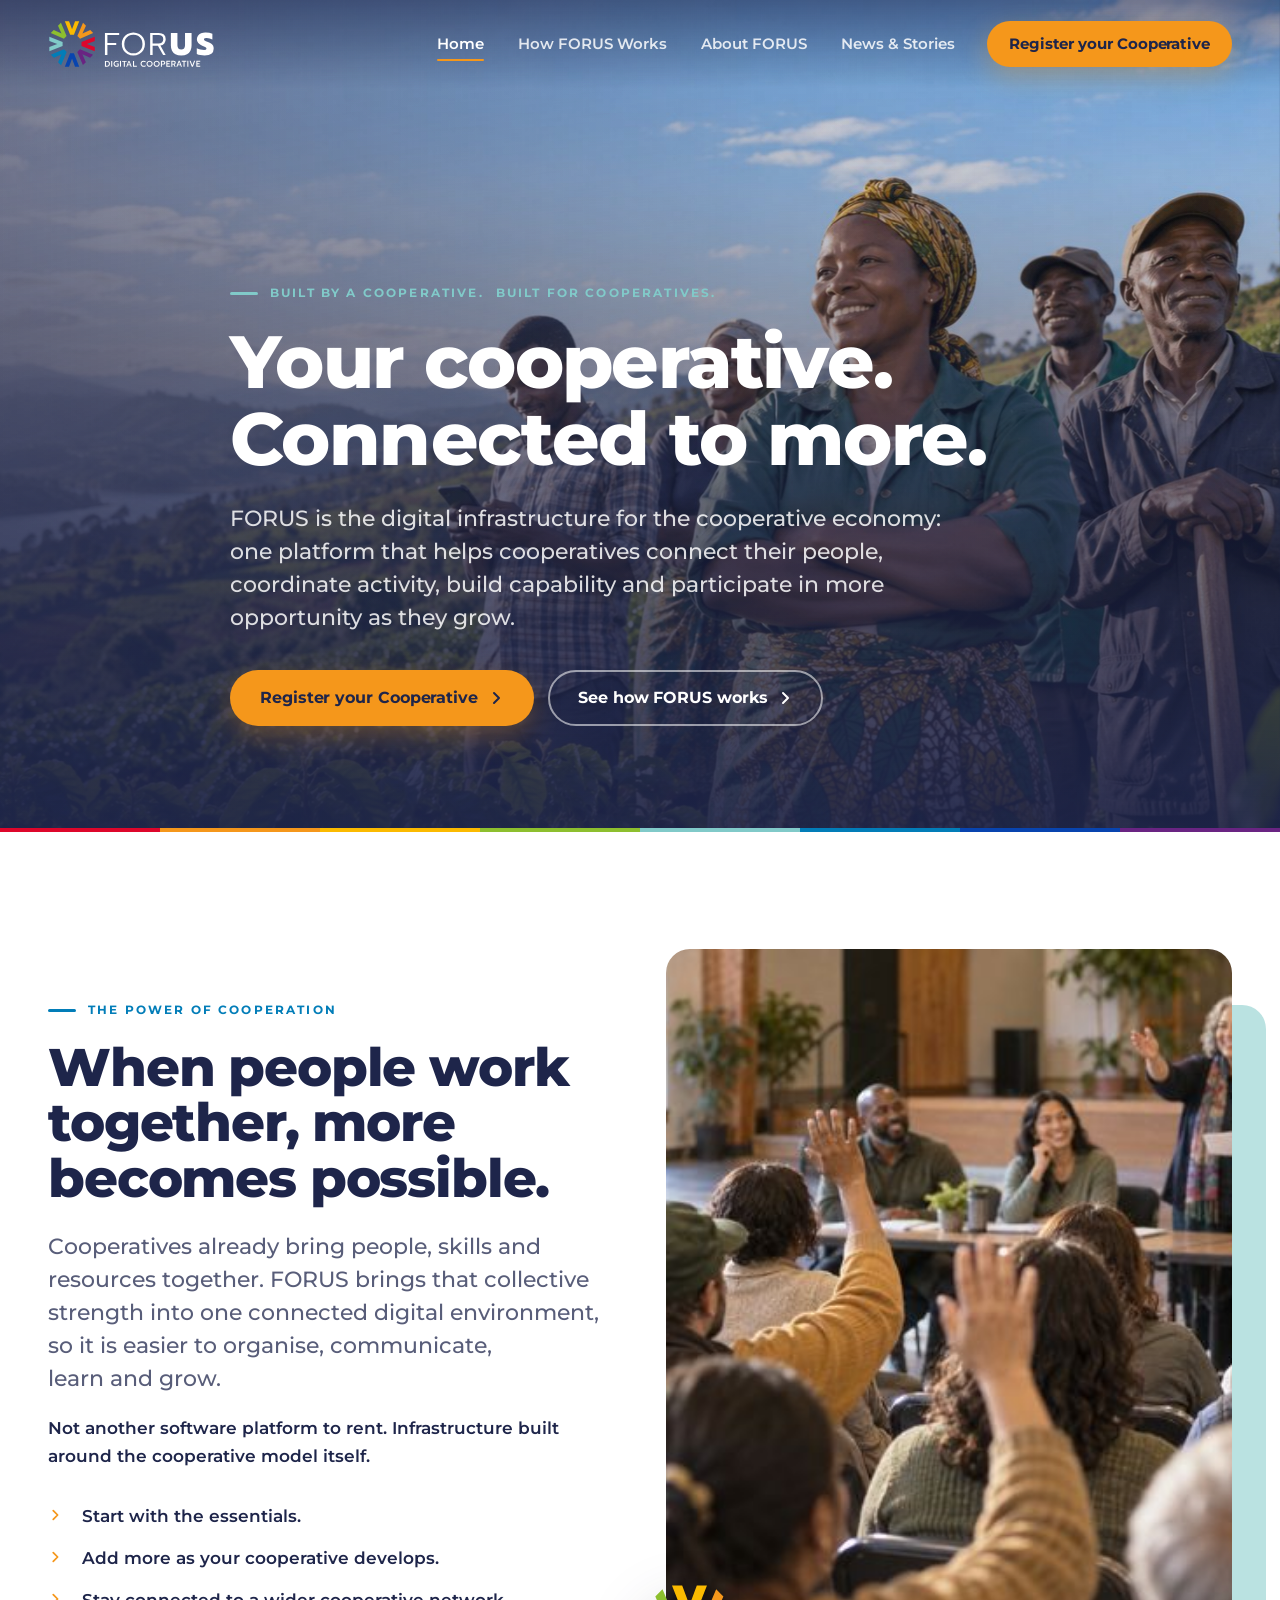
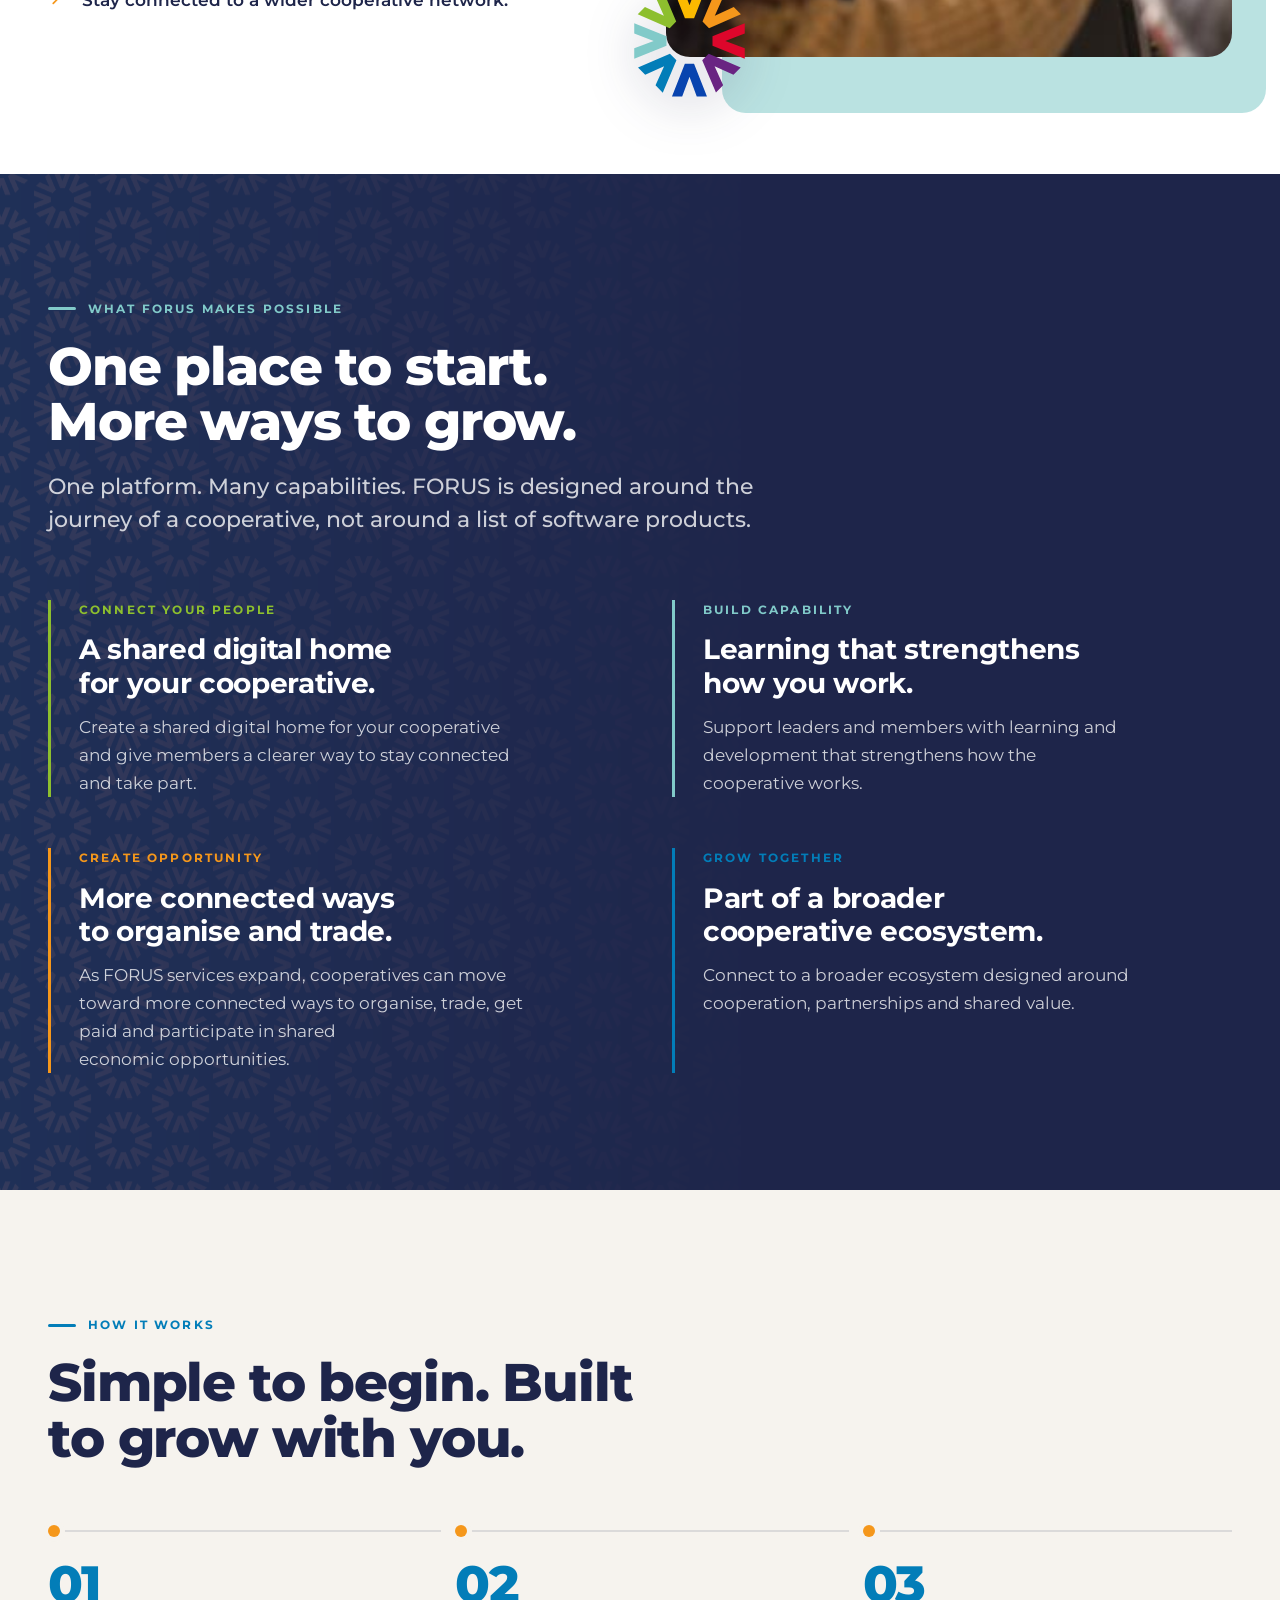
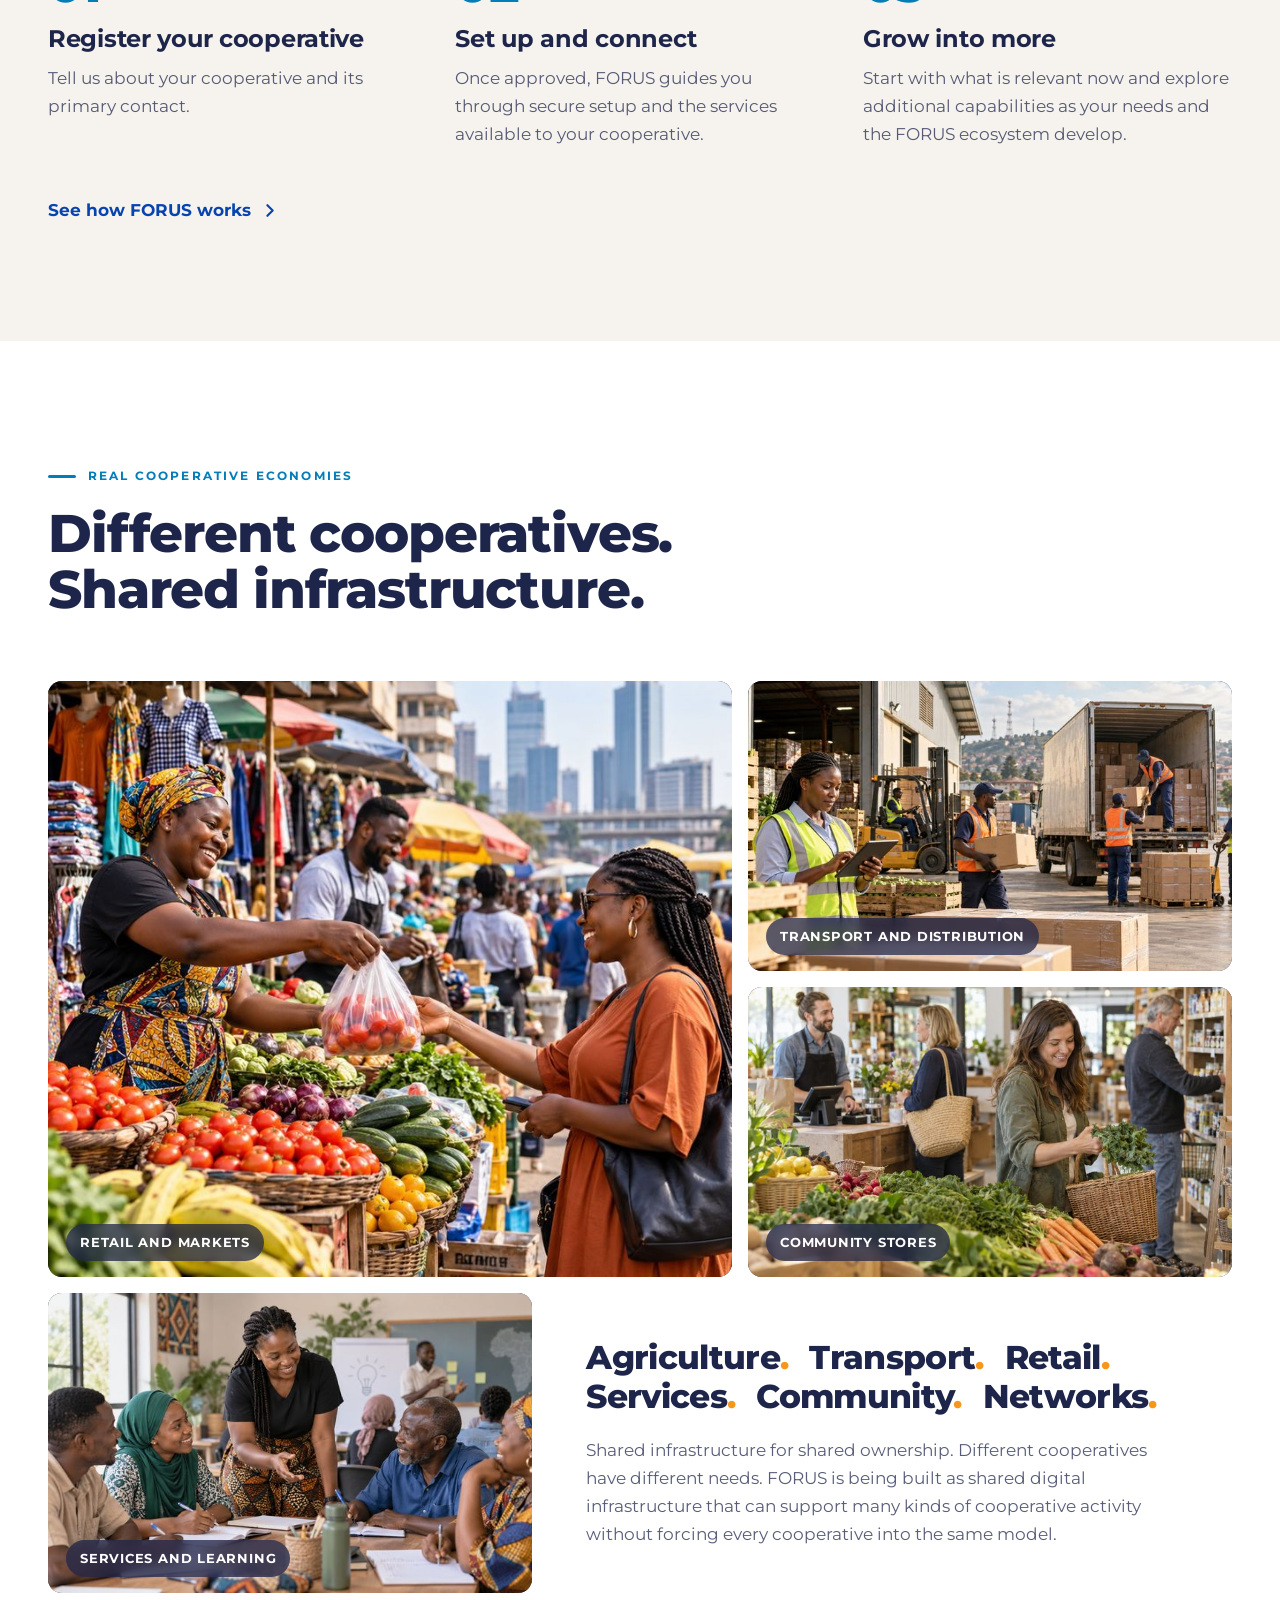
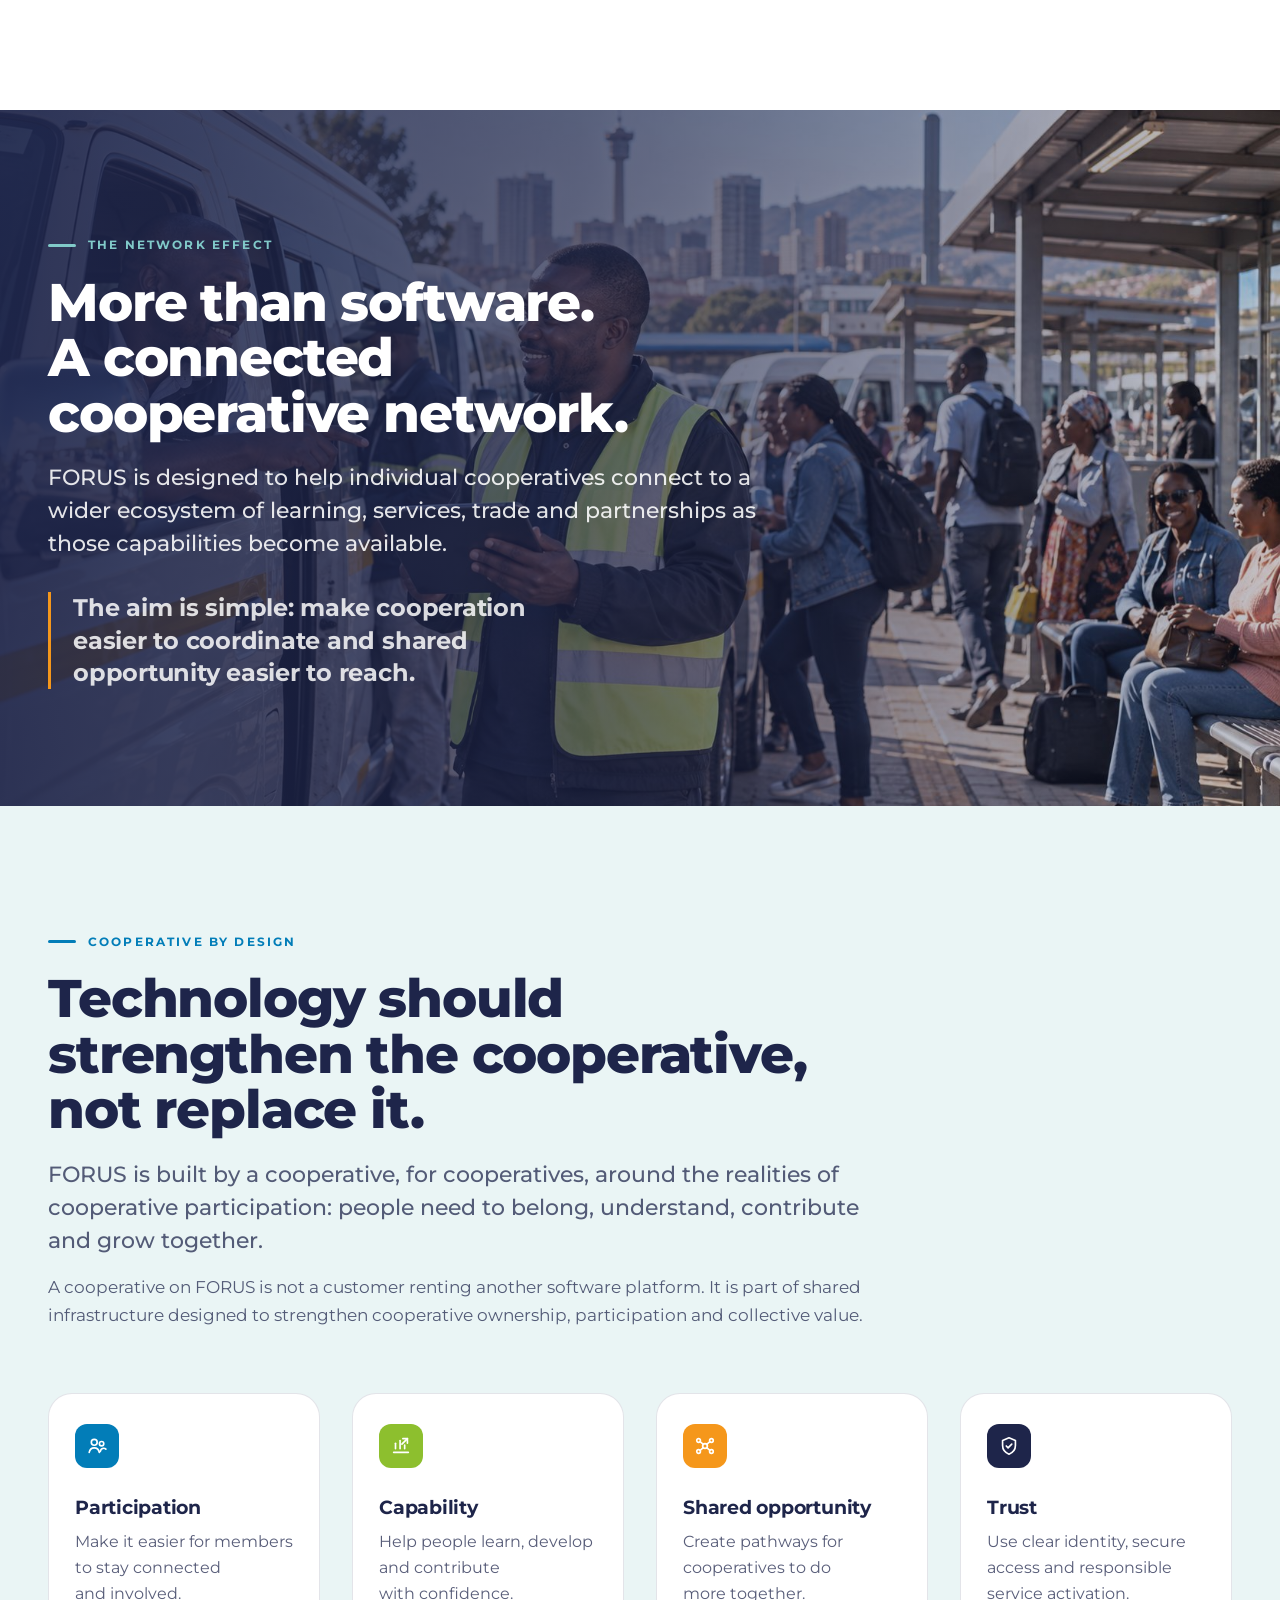
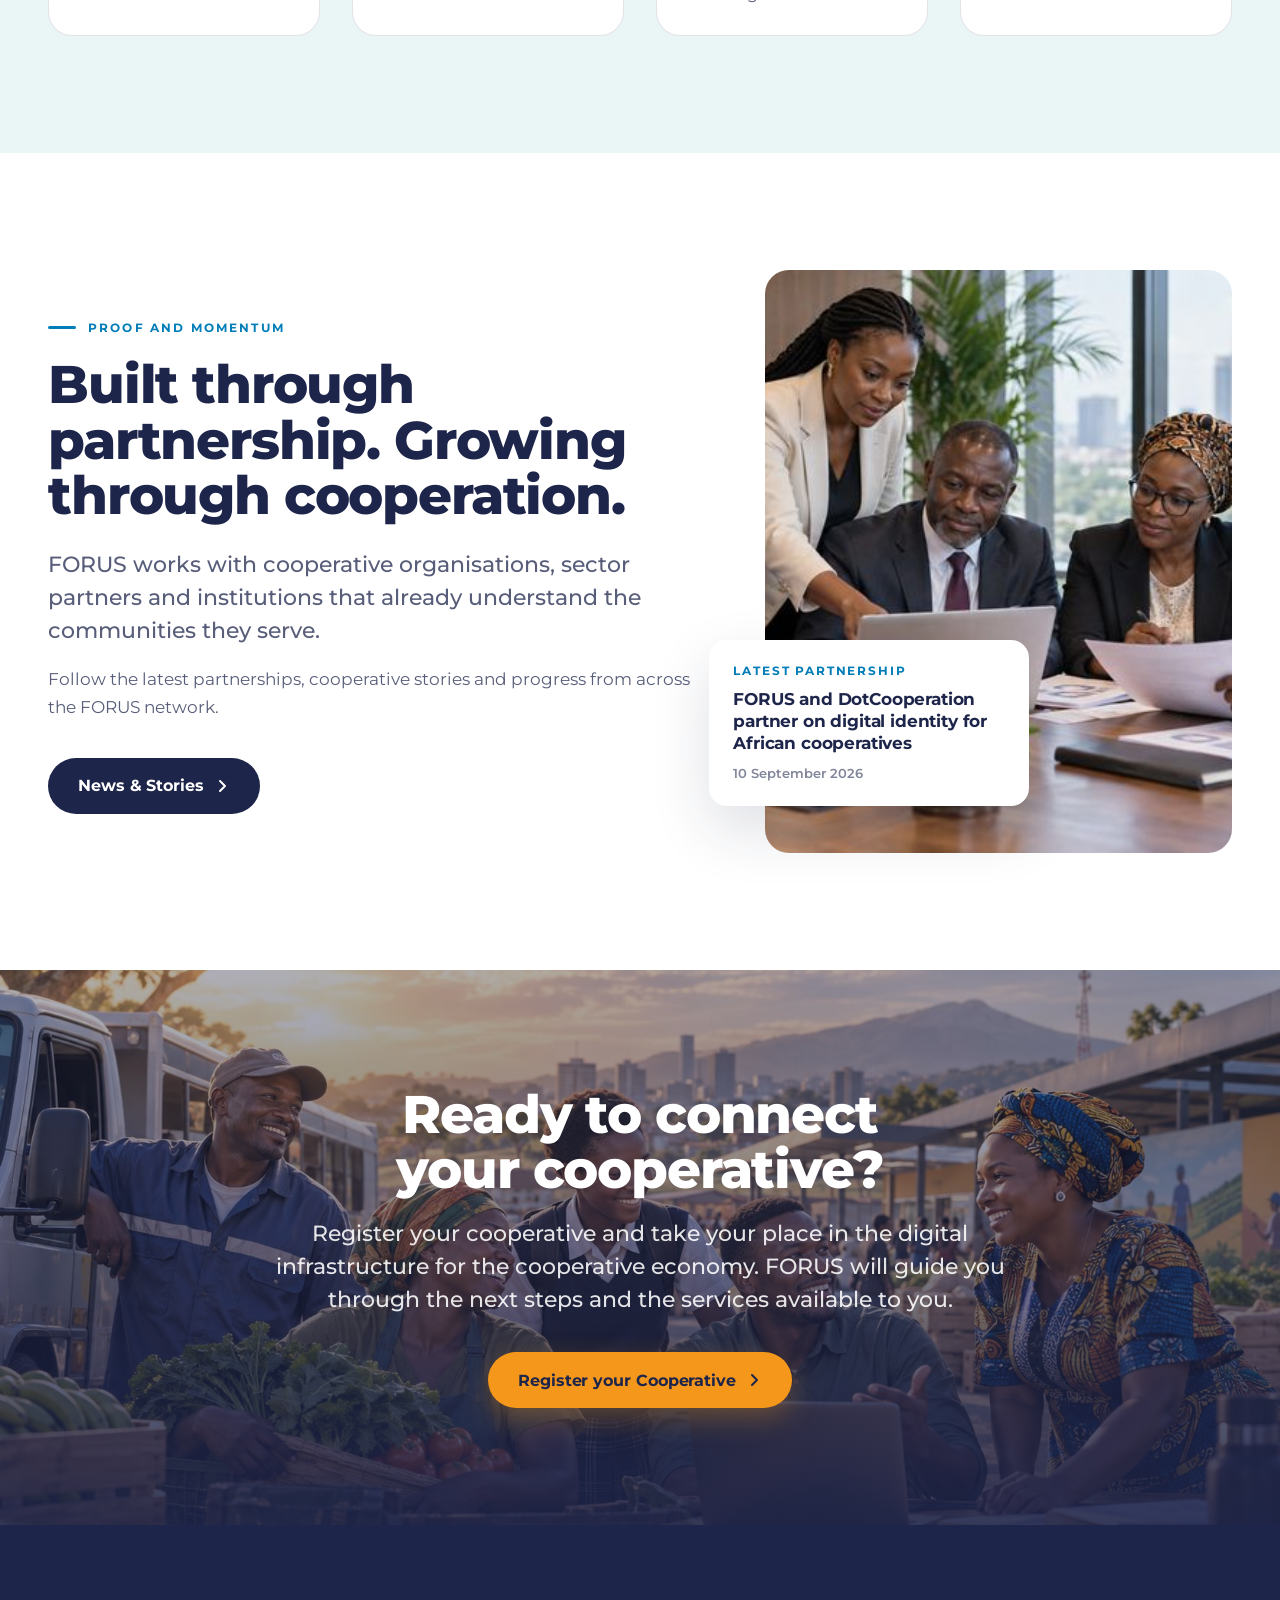
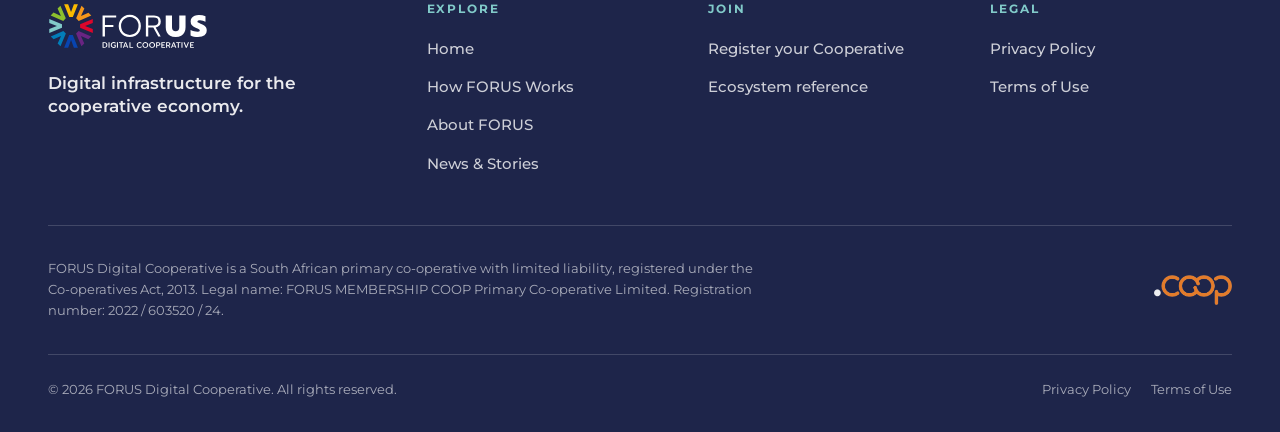
==== commit 7a618304: "Heading line breaks on Home, About and Stories; reorder ecosystem page sections Co-Authored-By: Clau" ====
--- a/index.html
+++ b/index.html
@@ -131,9 +131,9 @@
 
 <section class="section bg-mist" aria-labelledby="design-h2">
   <div class="container">
-    <div class="section-head reveal">
+    <div class="section-head reveal" style="max-width:920px">
       <p class="eyebrow">Cooperative by&nbsp;design</p>
-      <h2 id="design-h2">Technology should strengthen the cooperative, not <span class="tie">replace it.</span></h2>
+      <h2 id="design-h2">Technology should<br class="desk"> strengthen the cooperative,<br class="desk"> not <span class="tie">replace it.</span></h2>
       <p class="lead">FORUS is built by a cooperative, for cooperatives, around the realities of cooperative participation: people need to belong, understand, contribute and grow&nbsp;together.</p>
       <p class="body-copy" style="margin-top:16px">A cooperative on FORUS is not a customer renting another software platform. It is part of shared infrastructure designed to strengthen cooperative ownership, participation and collective&nbsp;value.</p>
     </div>
--- a/assets/css/site.css
+++ b/assets/css/site.css
@@ -411,7 +411,8 @@
 
 /* Sector strip */
 .sector-strip { display: flex; flex-wrap: wrap; gap: 10px; margin-top: 32px; }
-.sector-strip span { padding: 12px 18px; border-radius: 999px; background: var(--white); border: 1px solid var(--line); font-weight: 600; font-size: .9375rem; }
+.sector-strip > span { display: inline-block; padding: 12px 18px; border-radius: 999px; background: var(--white); border: 1px solid rgba(30, 37, 74, .16); font-weight: 600; font-size: .9375rem; line-height: 1.2; color: var(--night-blue); white-space: nowrap; }
+.sector-strip > span span { display: inline; padding: 0; border: 0; background: none; }
 
 /* --------------------------------------------------------------------------
    Reference panel (link to ecosystem page)
@@ -547,6 +548,7 @@
 }
 @media (max-width: 900px) {
   :root { --header-h: 76px; }
+  br.desk { display: none; }
   .nav {
     position: fixed; inset: 0; z-index: 55; flex-direction: column; justify-content: center; align-items: stretch; gap: 8px;
     padding: 96px var(--gutter) 40px; background: var(--night-blue);
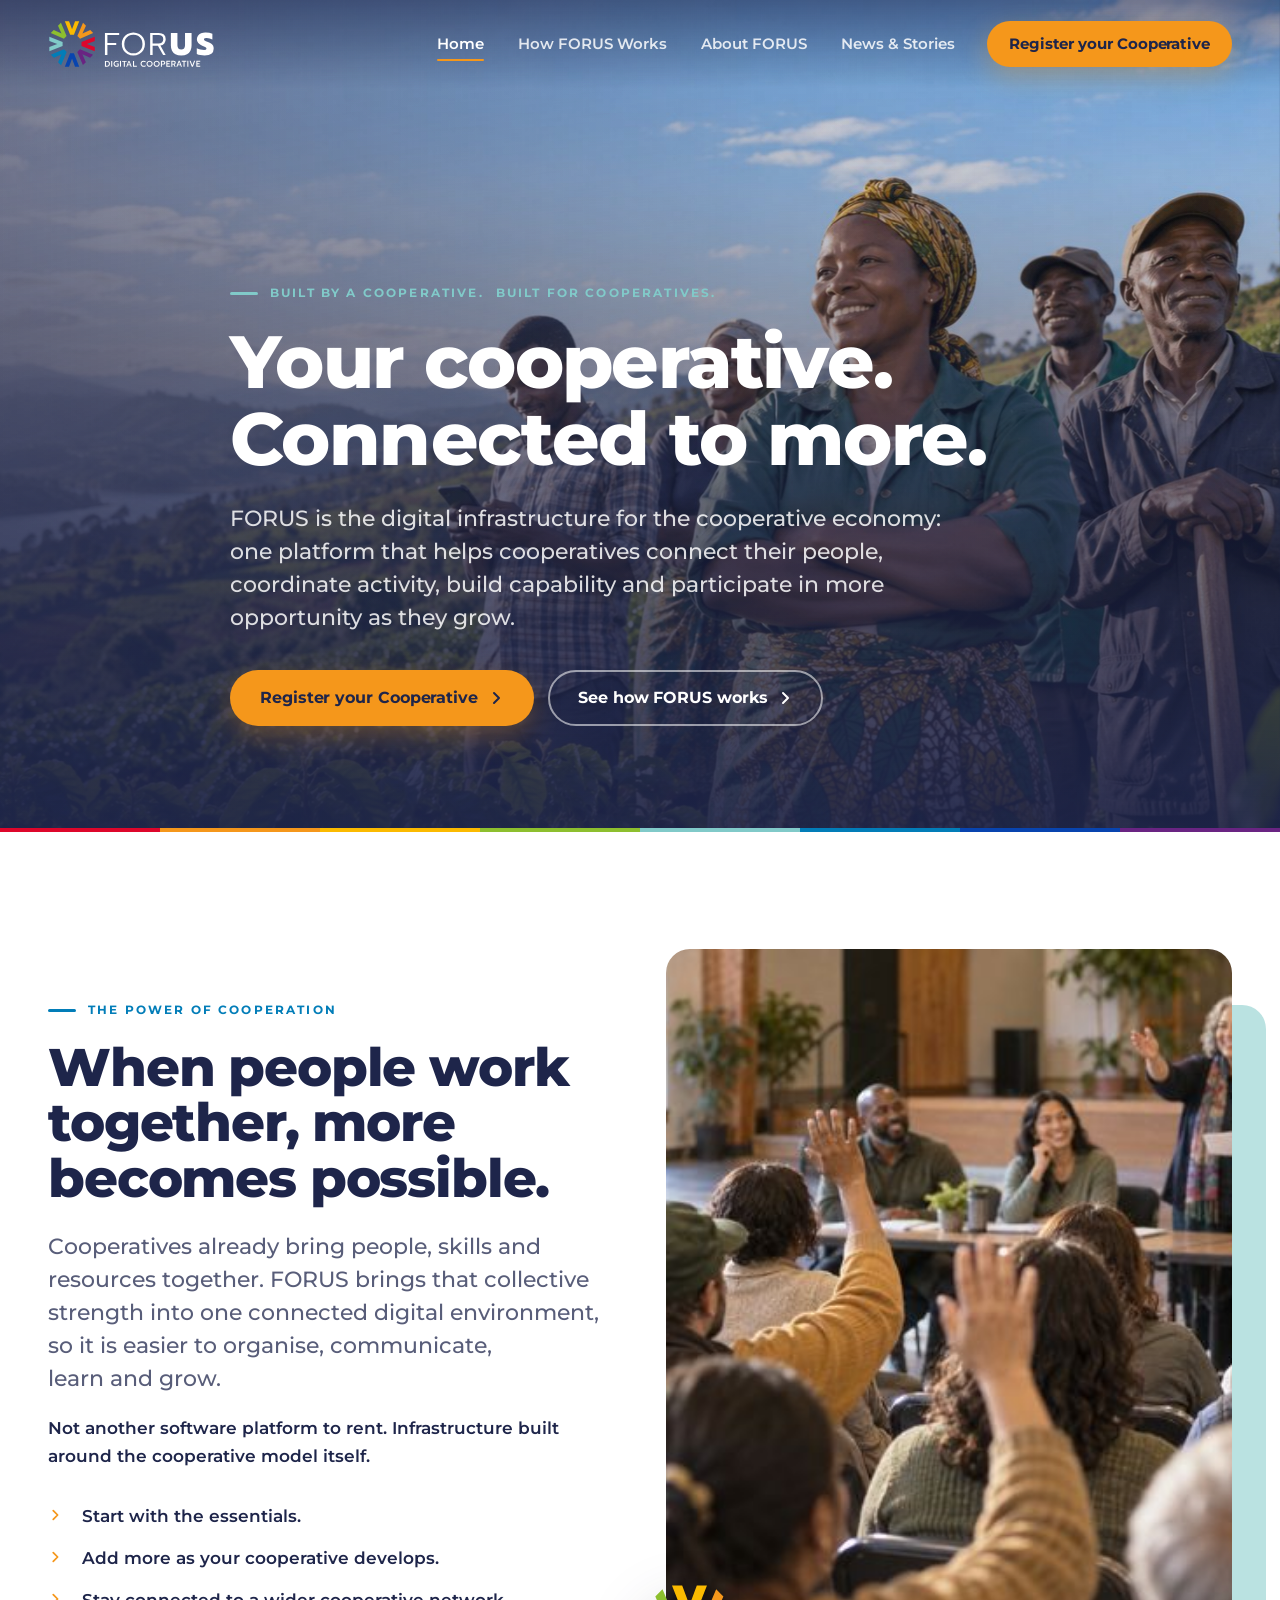
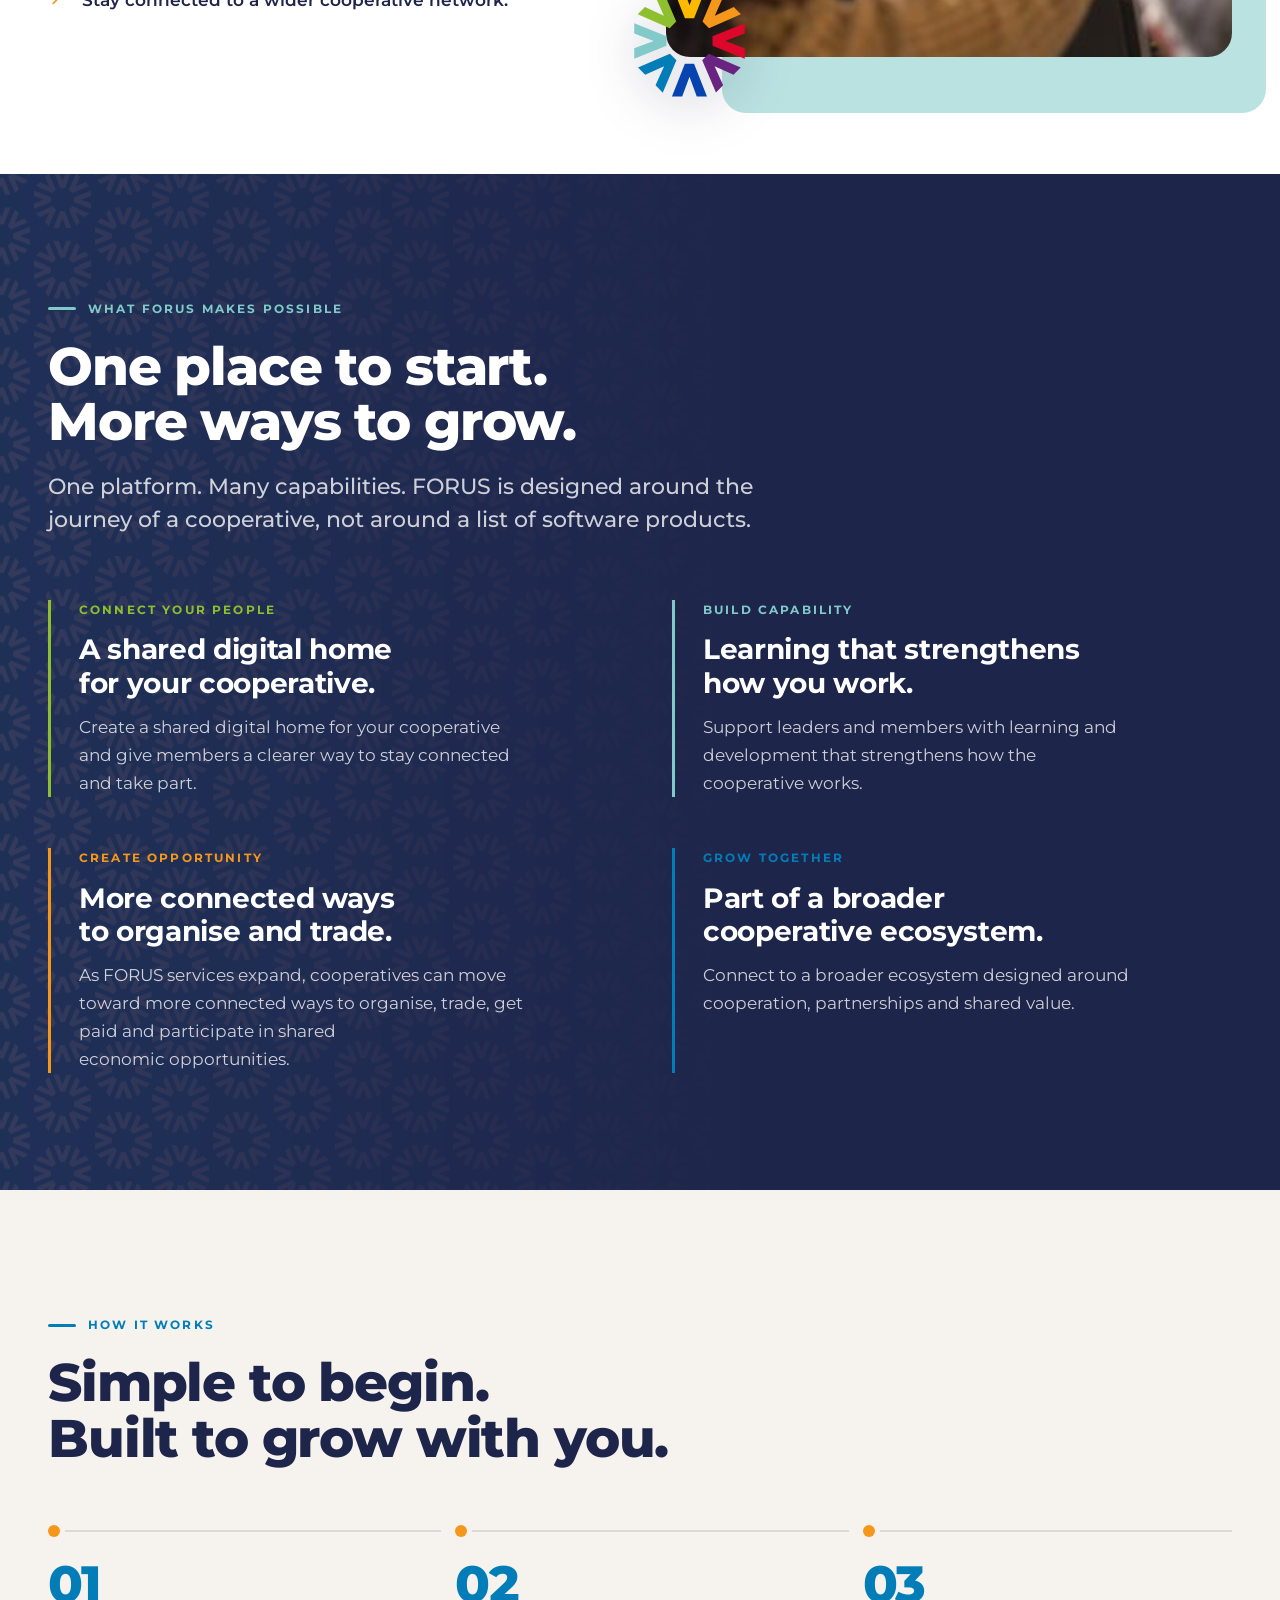
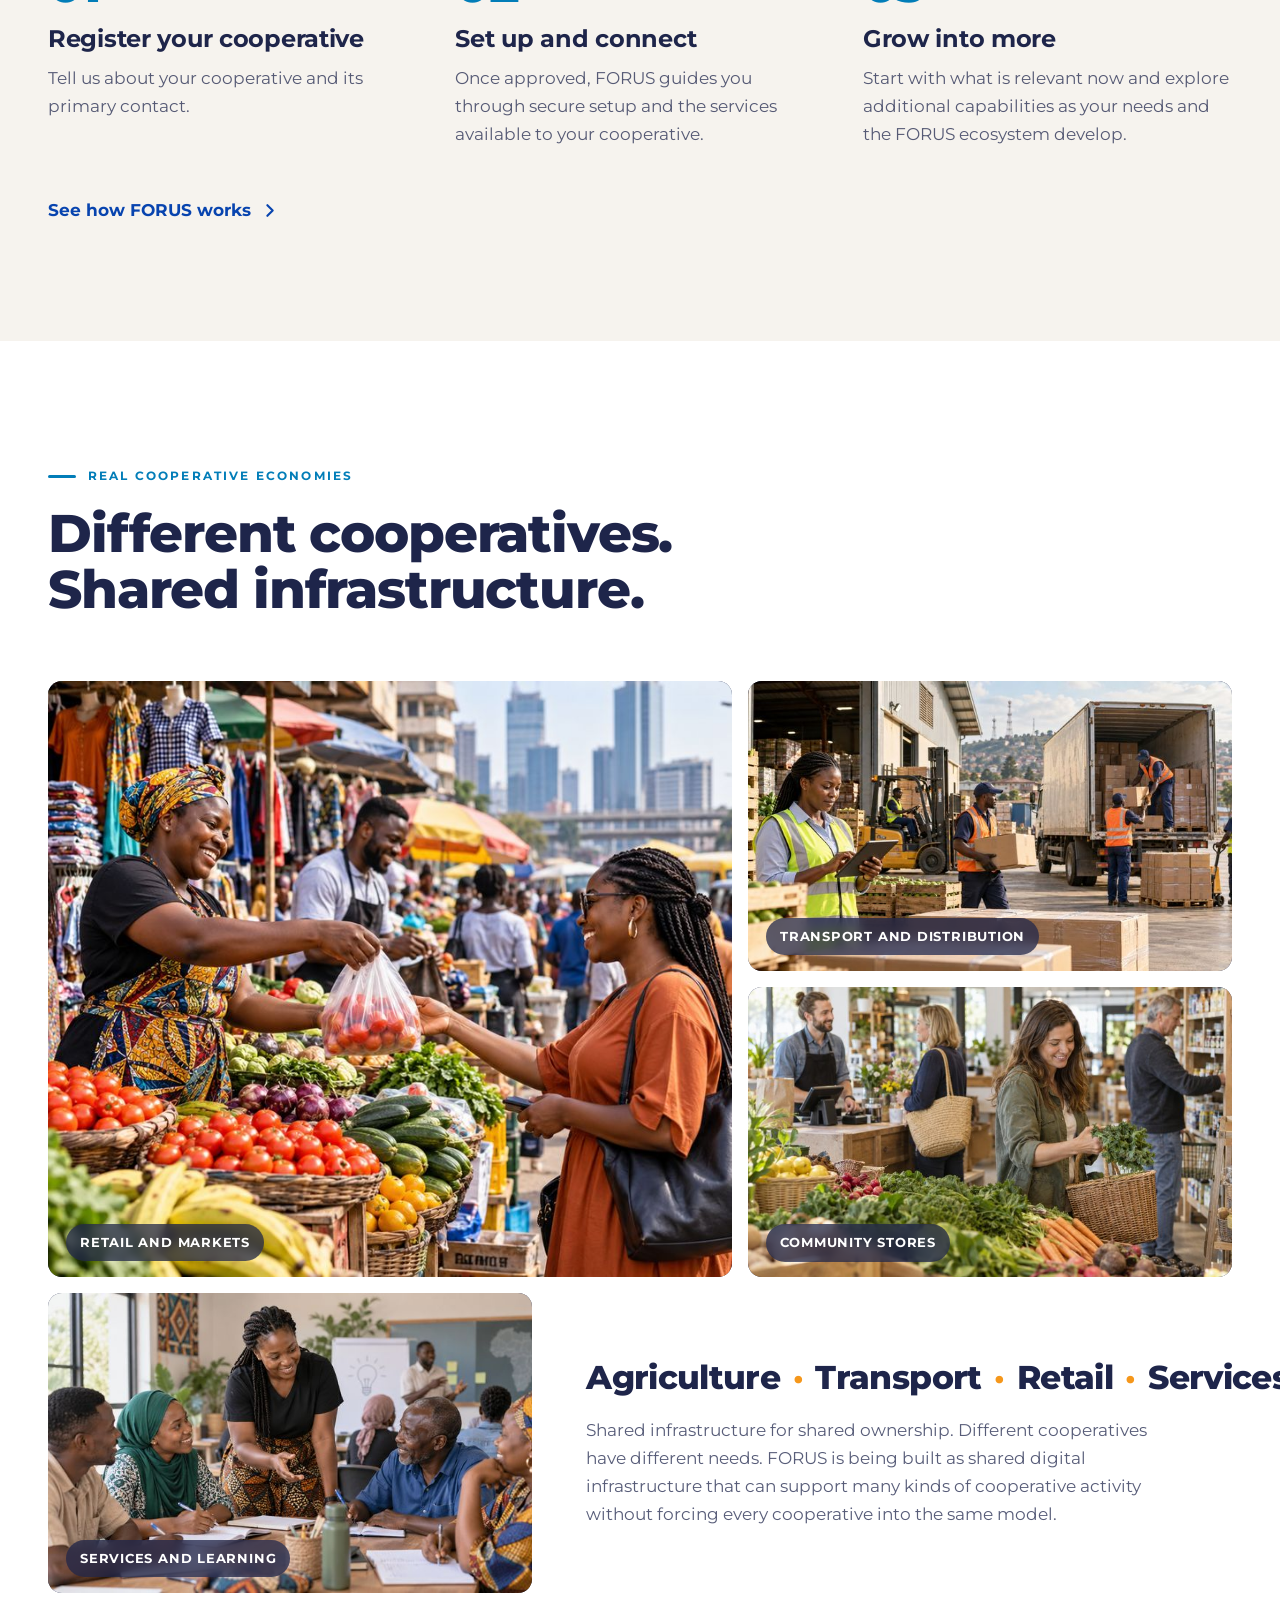
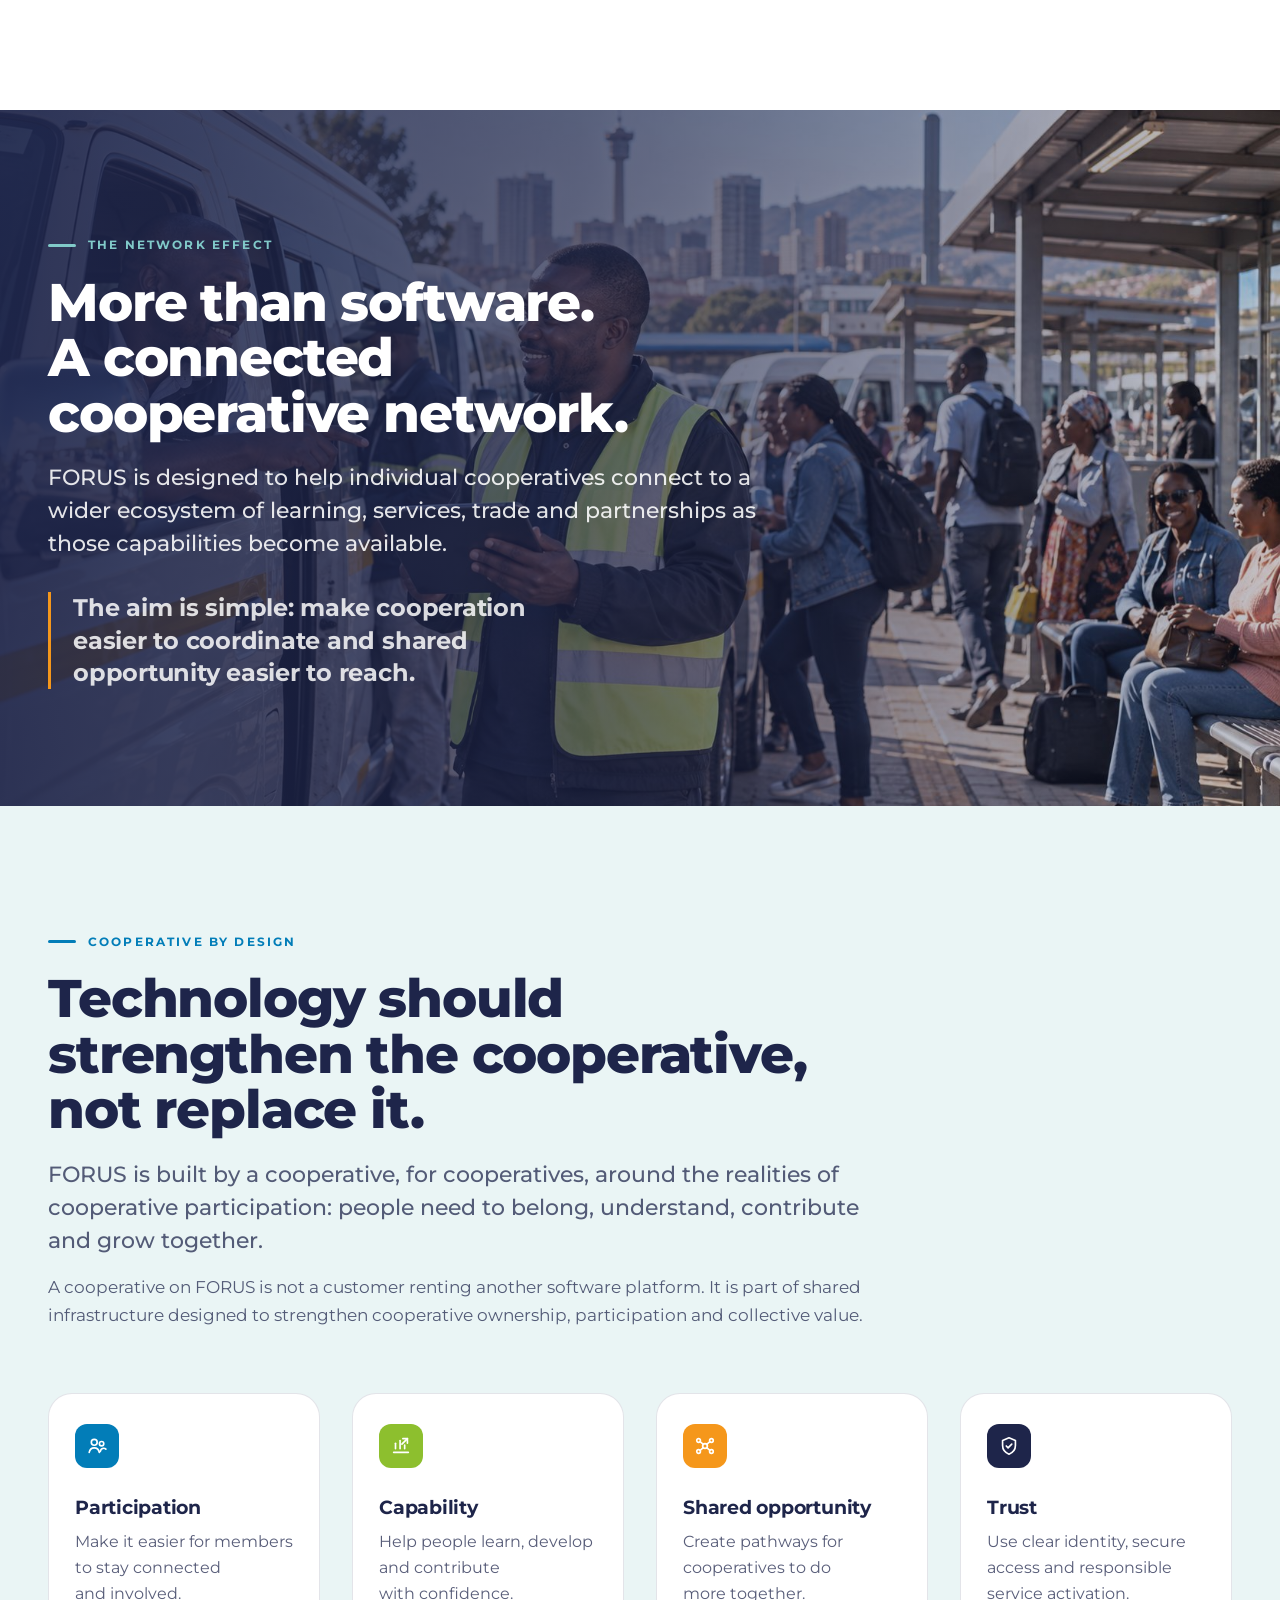
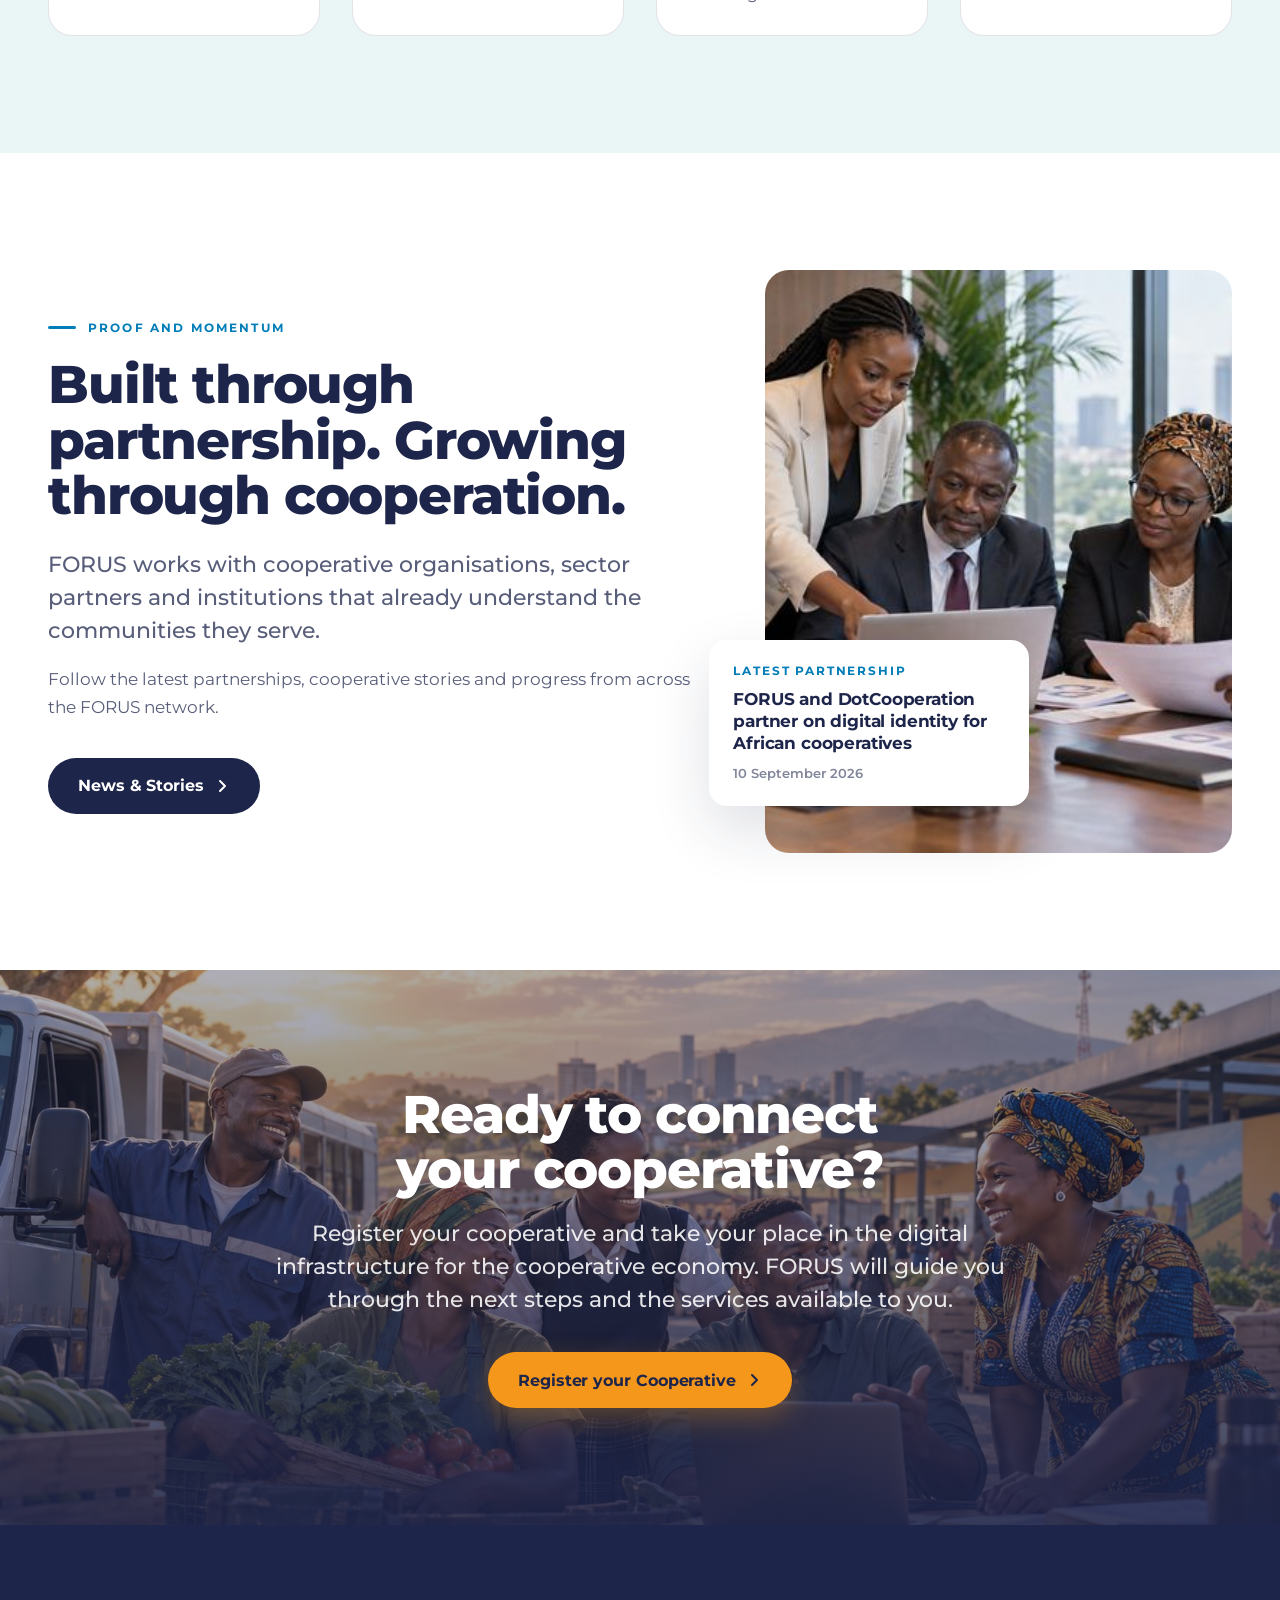
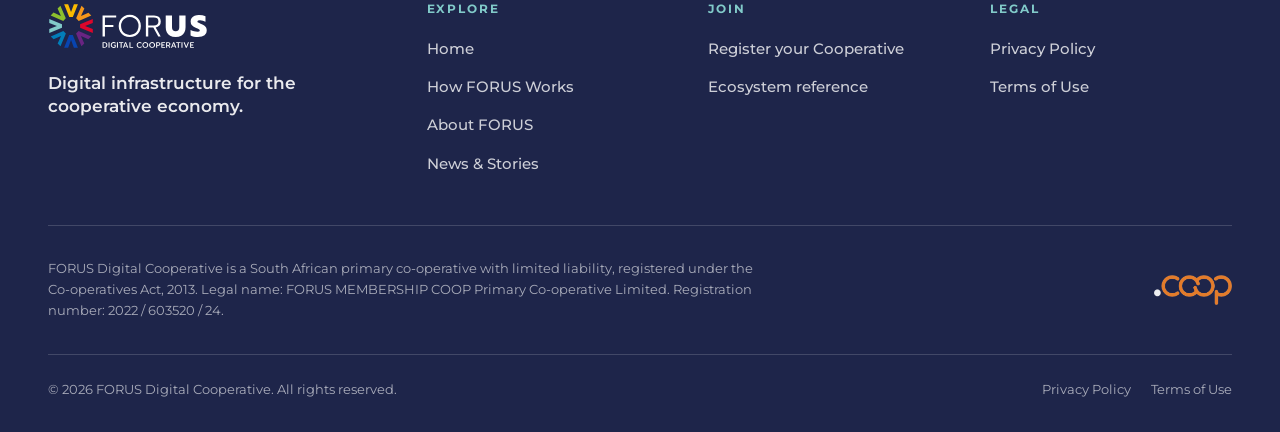
==== commit 79482d05: "Typography: How it works break, interpunct sector separators, About hero breaks Co-Authored-By: Clau" ====
--- a/index.html
+++ b/index.html
@@ -84,7 +84,7 @@
   <div class="container">
     <div class="section-head reveal">
       <p class="eyebrow">How it&nbsp;works</p>
-      <h2 id="how-h2">Simple to begin. Built to grow <span class="tie">with you.</span></h2>
+      <h2 id="how-h2">Simple to begin.<br class="desk"> Built to grow <span class="tie">with you.</span></h2>
     </div>
     <ol class="steps">
       <li class="step reveal"><span class="num">01</span><h3>Register <span class="tie">your cooperative</span></h3><p>Tell us about your cooperative and its primary&nbsp;contact.</p></li>
@@ -108,7 +108,7 @@
       <figure class="m4 reveal" data-delay="1"><img src="assets/img/academy-1200.jpg" srcset="assets/img/academy-720.jpg 720w, assets/img/academy-1200.jpg 1200w, assets/img/academy-1672.jpg 1672w" sizes="(max-width: 900px) 100vw, 33vw" width="1672" height="941" alt="A facilitator leading a small training session around a table" style="--focus:40% 45%" loading="lazy" decoding="async"><figcaption>Services and&nbsp;learning</figcaption></figure>
       <div class="m-text reveal" data-delay="2">
         <div>
-          <p class="word-list"><span>Agriculture</span> <span>Transport</span> <span>Retail</span> <span>Services</span> <span>Community</span> <span>Networks</span></p>
+          <p class="word-list"><span>Agriculture</span><span>Transport</span><span>Retail</span><span>Services</span><span>Community</span><span>Networks</span></p>
           <p class="body-copy" style="margin-top:20px;max-width:52ch">Shared infrastructure for shared ownership. Different cooperatives have different needs. FORUS is being built as shared digital infrastructure that can support many kinds of cooperative activity without forcing every cooperative into the same&nbsp;model.</p>
         </div>
       </div>
--- a/assets/css/site.css
+++ b/assets/css/site.css
@@ -348,8 +348,8 @@
 .mosaic .m4 { grid-column: 1 / 6; grid-row: 3 / 4; }
 .mosaic .m-text { grid-column: 6 / 13; grid-row: 3 / 4; display: flex; align-items: center; padding: 0 0 0 clamp(16px, 3vw, 40px); }
 .word-list { font-size: clamp(1.5rem, 1.05rem + 1.5vw, 2.05rem); font-weight: 800; letter-spacing: -.02em; line-height: 1.18; color: var(--night-blue); }
-.word-list span { display: inline; }
-.word-list span::after { content: "."; color: var(--orange); margin-right: .35em; }
+.word-list span { display: inline; white-space: nowrap; }
+.word-list span:not(:last-child)::after { content: "\00B7"; color: var(--orange); margin: 0 .38em; }
 
 /* --------------------------------------------------------------------------
    Full-bleed statement (network effect, final CTA)
@@ -662,7 +662,7 @@
 .ab-hero .copy { position: relative; display: flex; align-items: flex-end; padding: calc(var(--header-h) + 80px) clamp(24px, 5vw, 72px) clamp(56px, 6vw, 88px) max(var(--gutter), calc((100vw - var(--container)) / 2)); overflow: hidden; }
 .ab-hero .copy::before { content: ""; position: absolute; right: -140px; top: 60px; width: 520px; height: 520px; background: url("../brand/forus-mark-white.svg") center / contain no-repeat; opacity: .05; pointer-events: none; }
 .ab-hero .copy > div { position: relative; }
-.ab-hero h1 { color: var(--white); font-size: clamp(2.3rem, 1.3rem + 3.4vw, 4.1rem); max-width: 13ch; }
+.ab-hero h1 { color: var(--white); font-size: clamp(2.3rem, 1.3rem + 3.4vw, 4.1rem); max-width: 18ch; }
 .ab-hero .lead { margin-top: 28px; max-width: 44ch; color: rgba(255, 255, 255, .88); }
 .ab-hero .sub { margin-top: 18px; max-width: 46ch; color: rgba(255, 255, 255, .7); font-size: 1.0625rem; }
 .ab-hero .media { position: relative; min-height: 480px; }
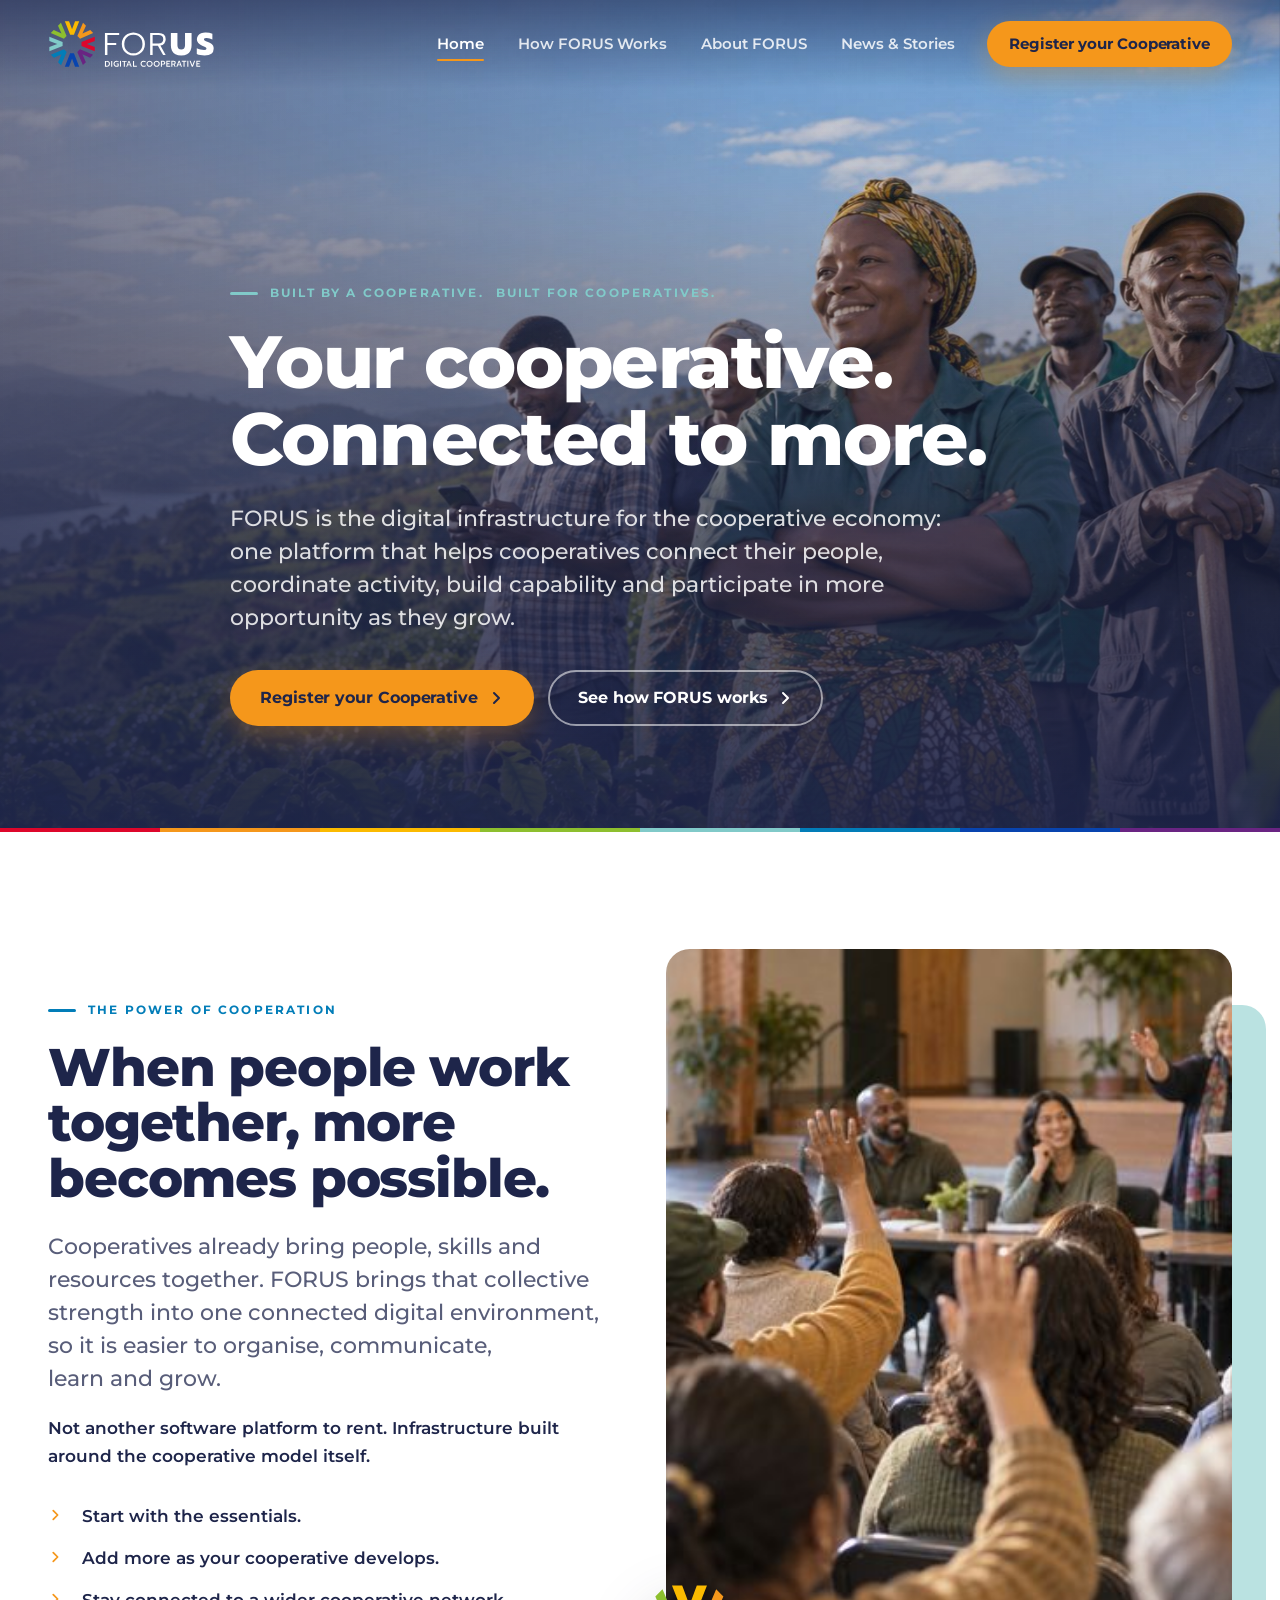
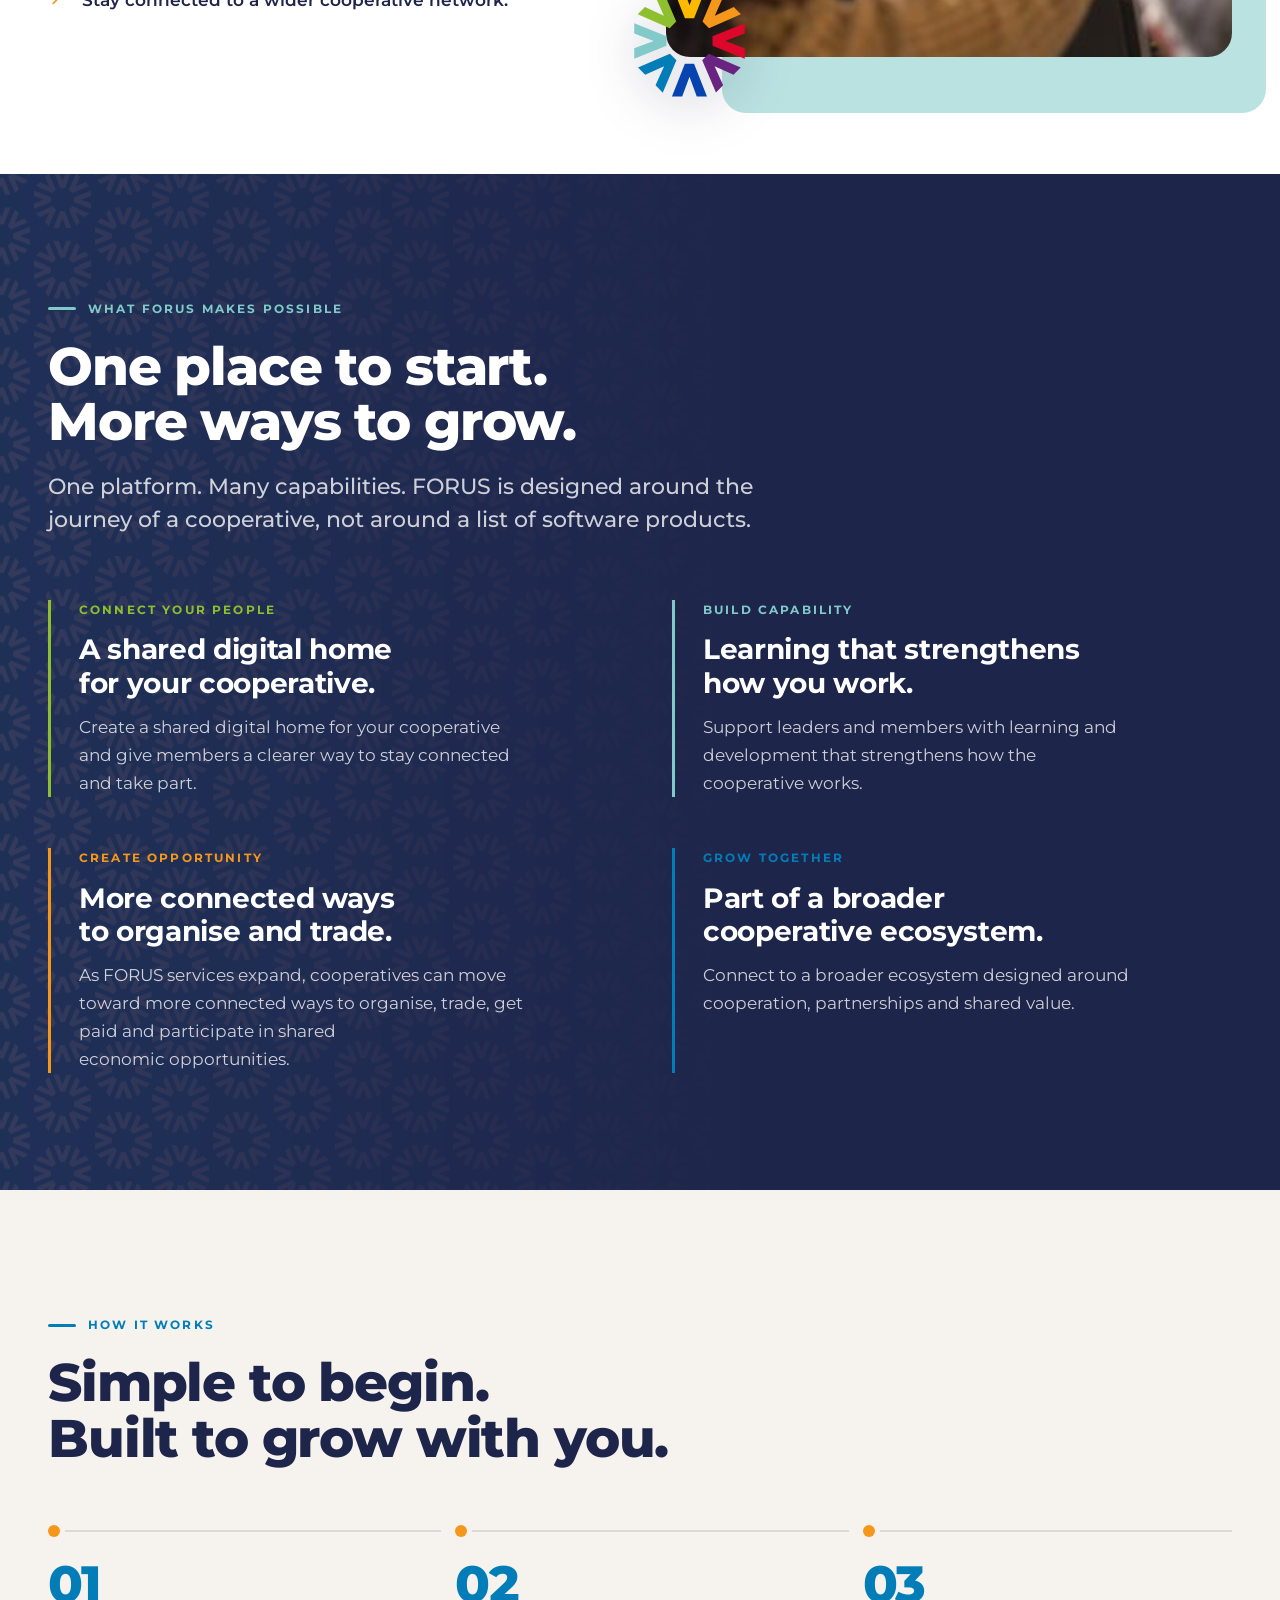
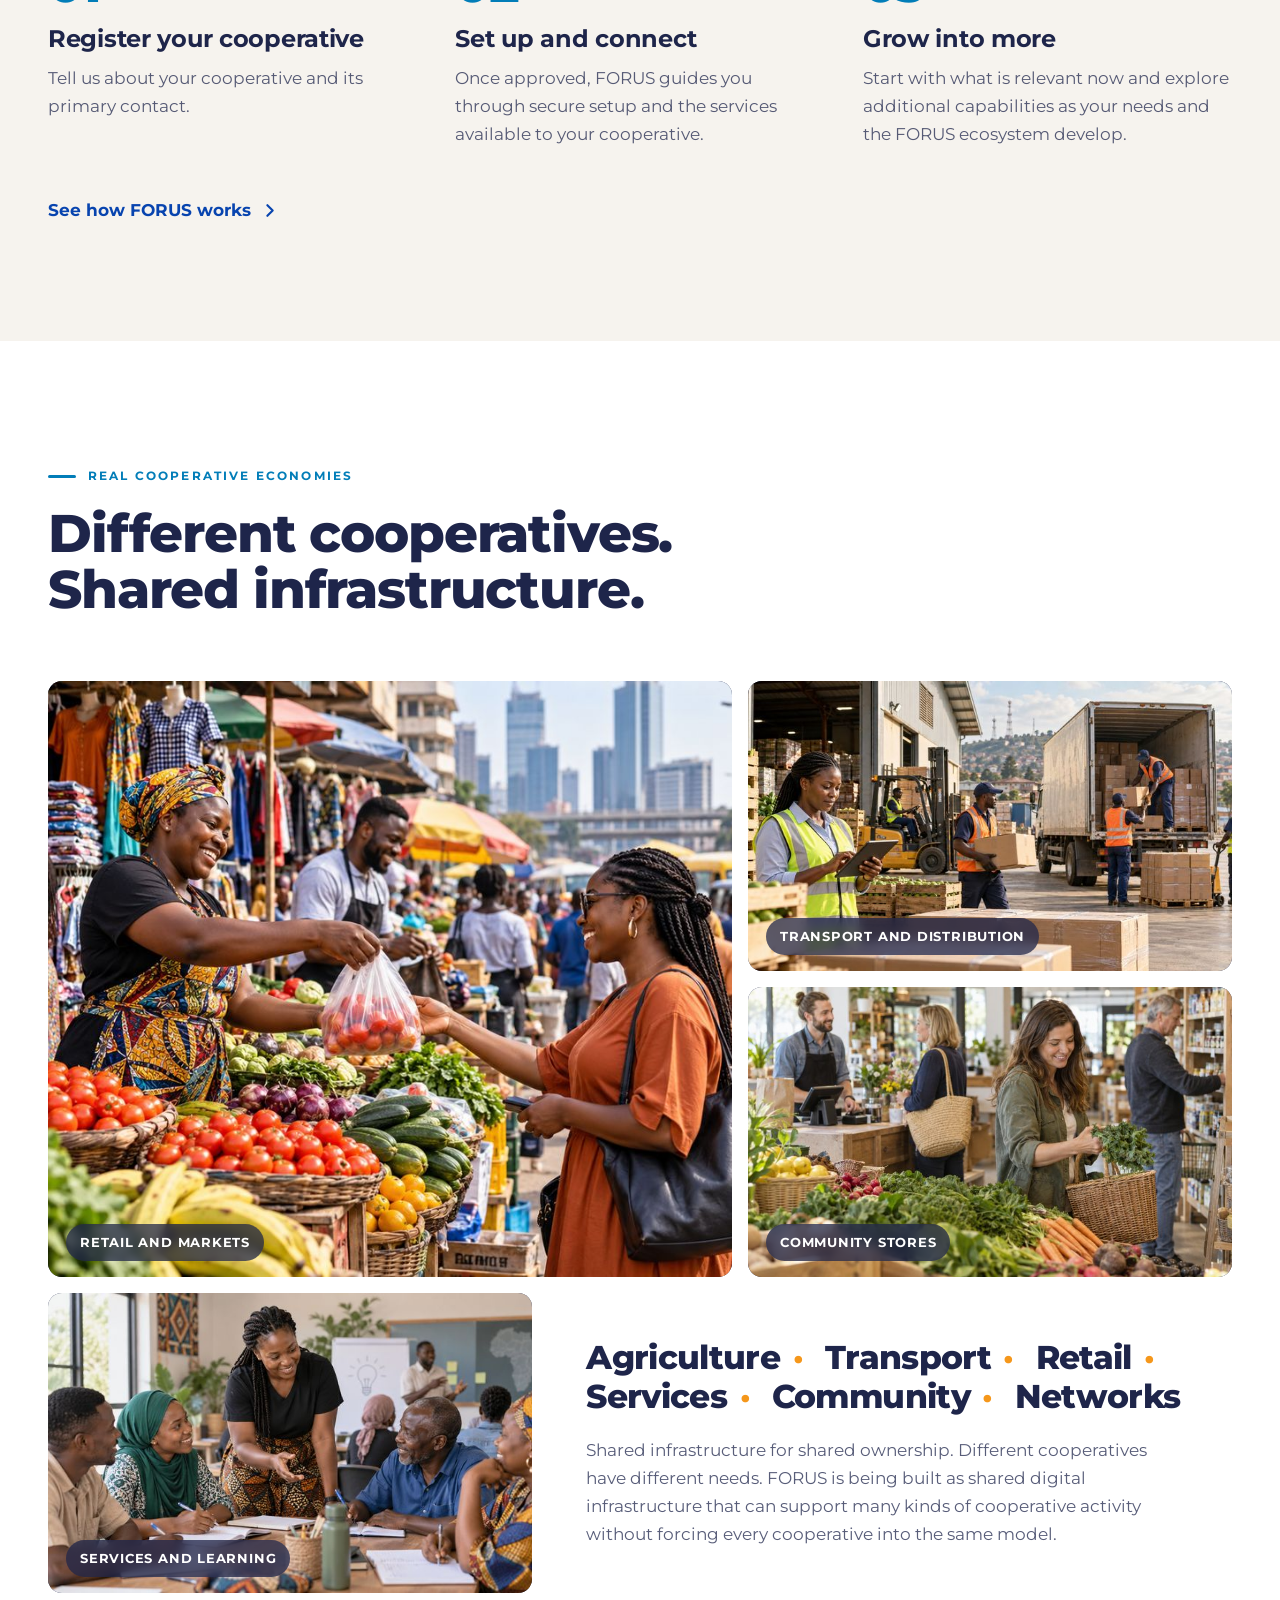
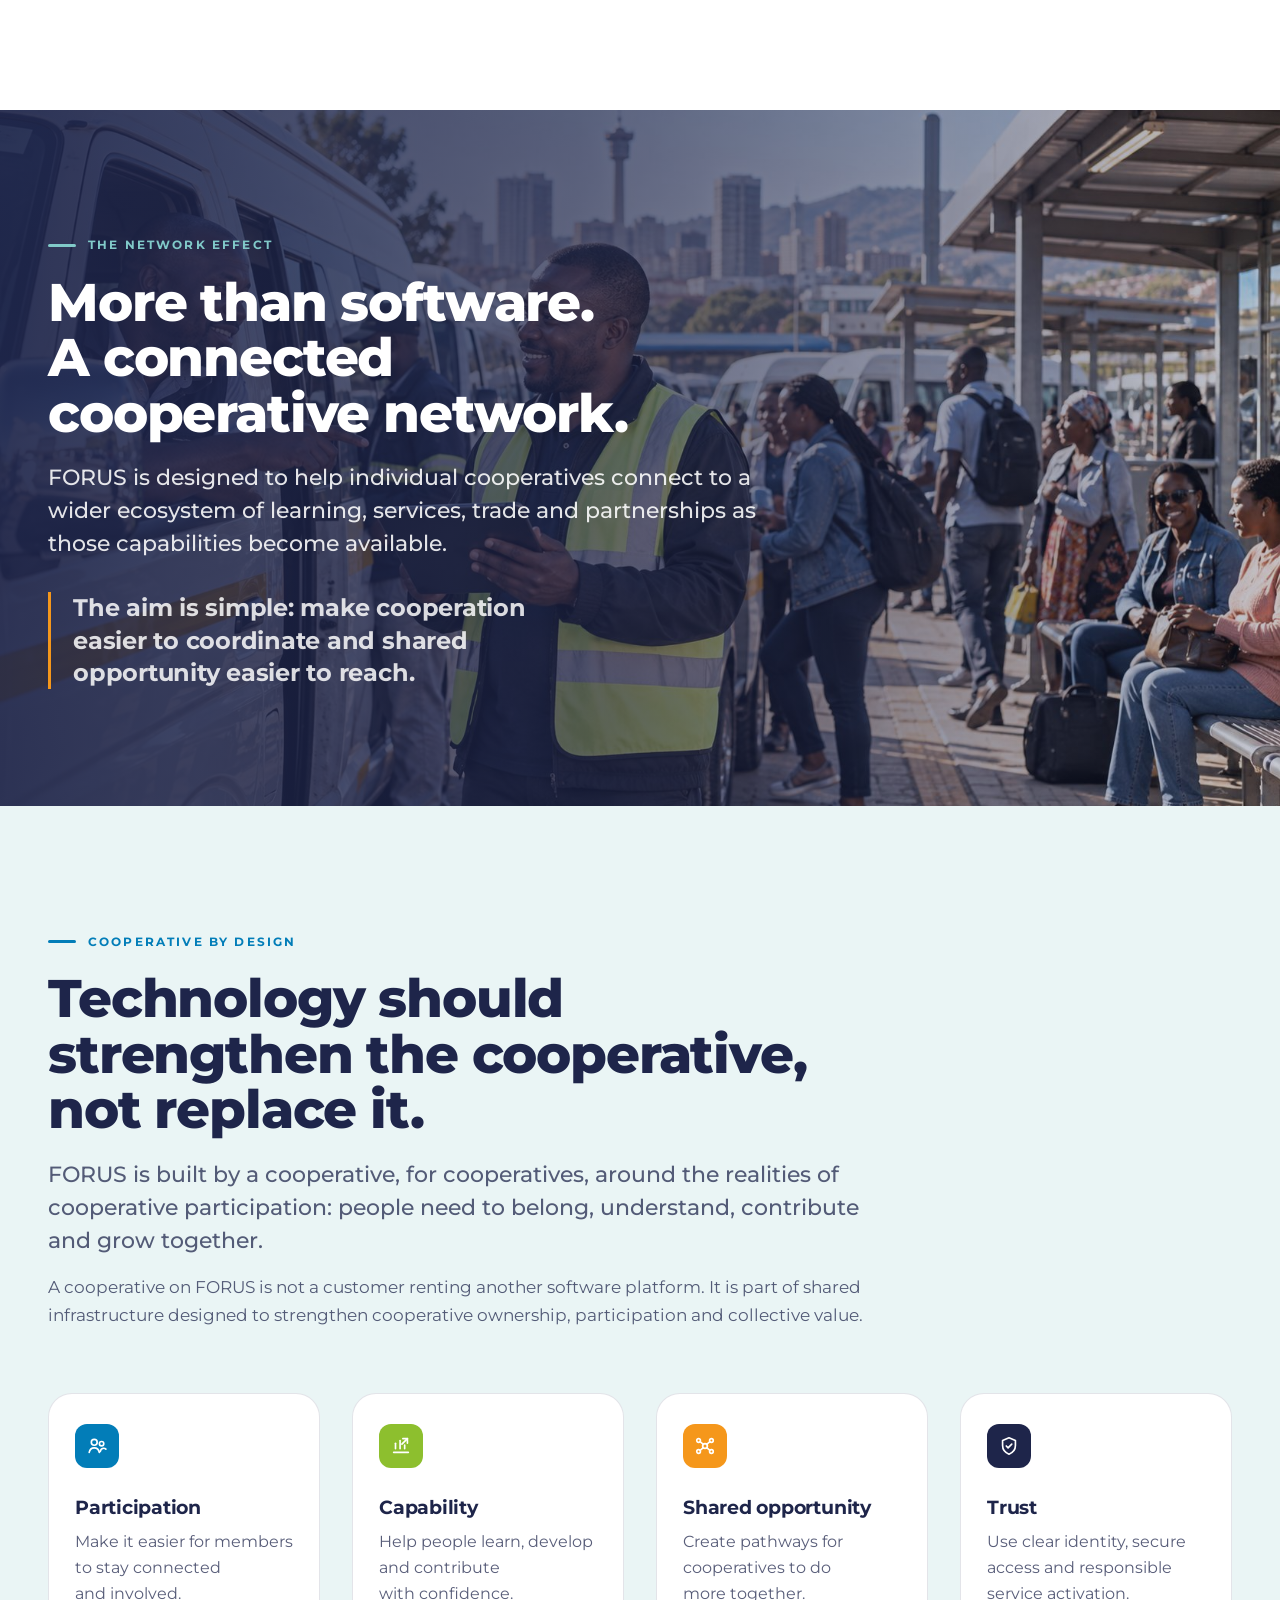
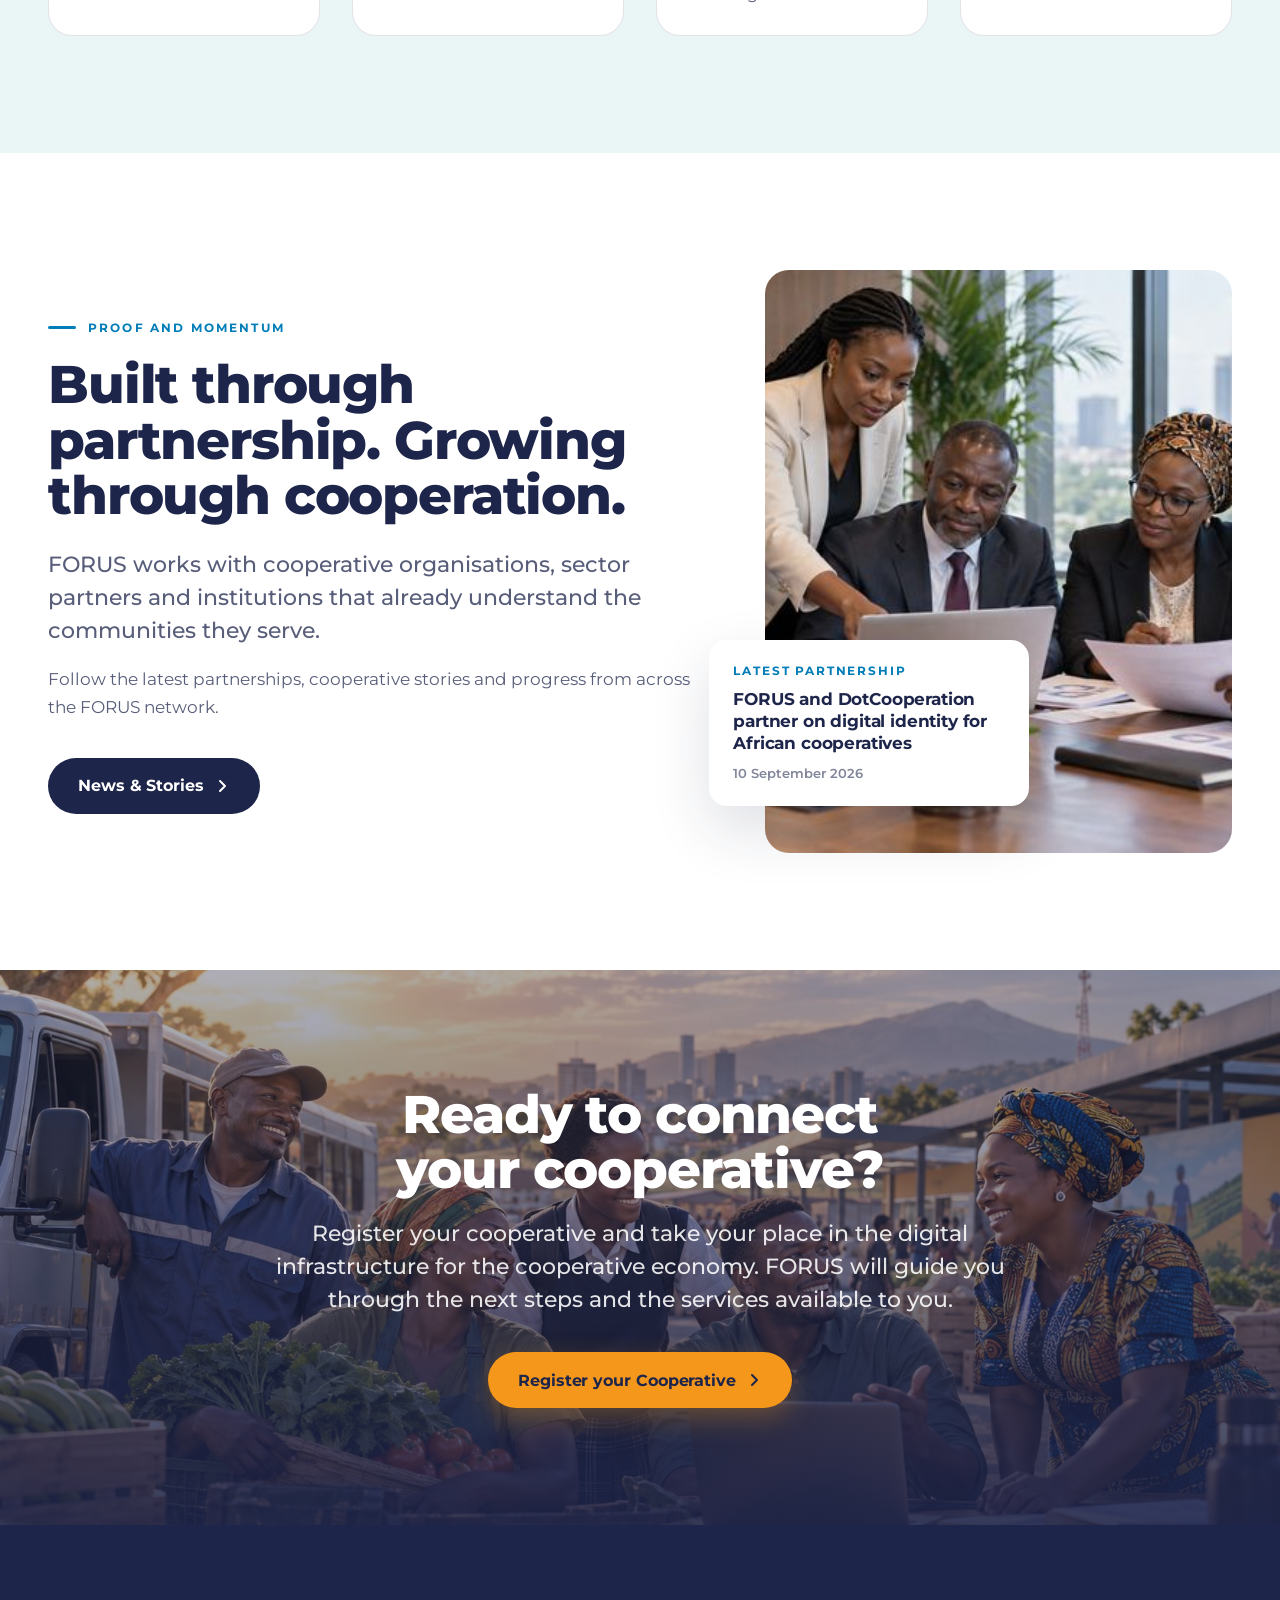
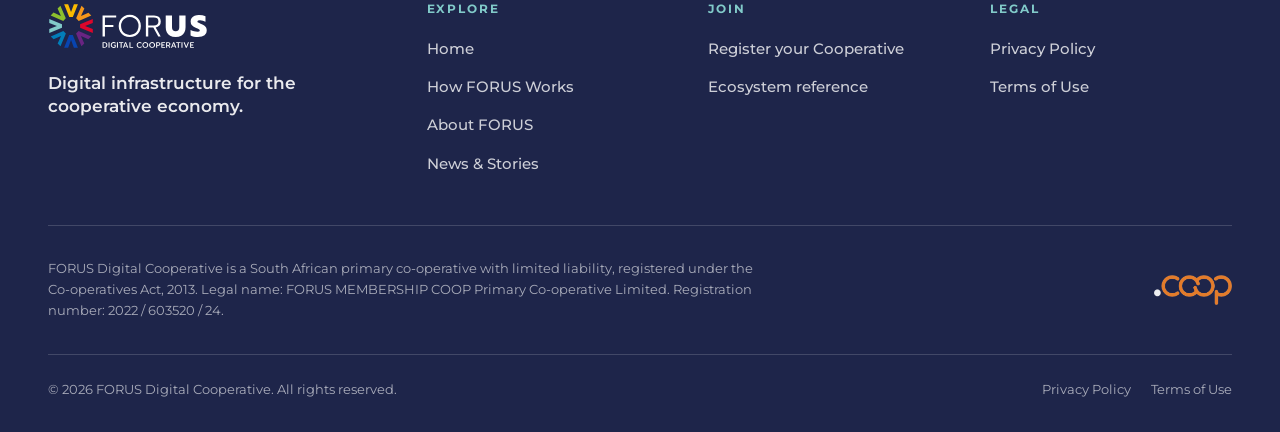
==== commit a830efb6: "Sector list: restore wrap points between words Co-Authored-By: Claude Fable 5.1 <noreply@anthropic.c" ====
--- a/index.html
+++ b/index.html
@@ -108,7 +108,7 @@
       <figure class="m4 reveal" data-delay="1"><img src="assets/img/academy-1200.jpg" srcset="assets/img/academy-720.jpg 720w, assets/img/academy-1200.jpg 1200w, assets/img/academy-1672.jpg 1672w" sizes="(max-width: 900px) 100vw, 33vw" width="1672" height="941" alt="A facilitator leading a small training session around a table" style="--focus:40% 45%" loading="lazy" decoding="async"><figcaption>Services and&nbsp;learning</figcaption></figure>
       <div class="m-text reveal" data-delay="2">
         <div>
-          <p class="word-list"><span>Agriculture</span><span>Transport</span><span>Retail</span><span>Services</span><span>Community</span><span>Networks</span></p>
+          <p class="word-list"><span>Agriculture</span> <span>Transport</span> <span>Retail</span> <span>Services</span> <span>Community</span> <span>Networks</span></p>
           <p class="body-copy" style="margin-top:20px;max-width:52ch">Shared infrastructure for shared ownership. Different cooperatives have different needs. FORUS is being built as shared digital infrastructure that can support many kinds of cooperative activity without forcing every cooperative into the same&nbsp;model.</p>
         </div>
       </div>
